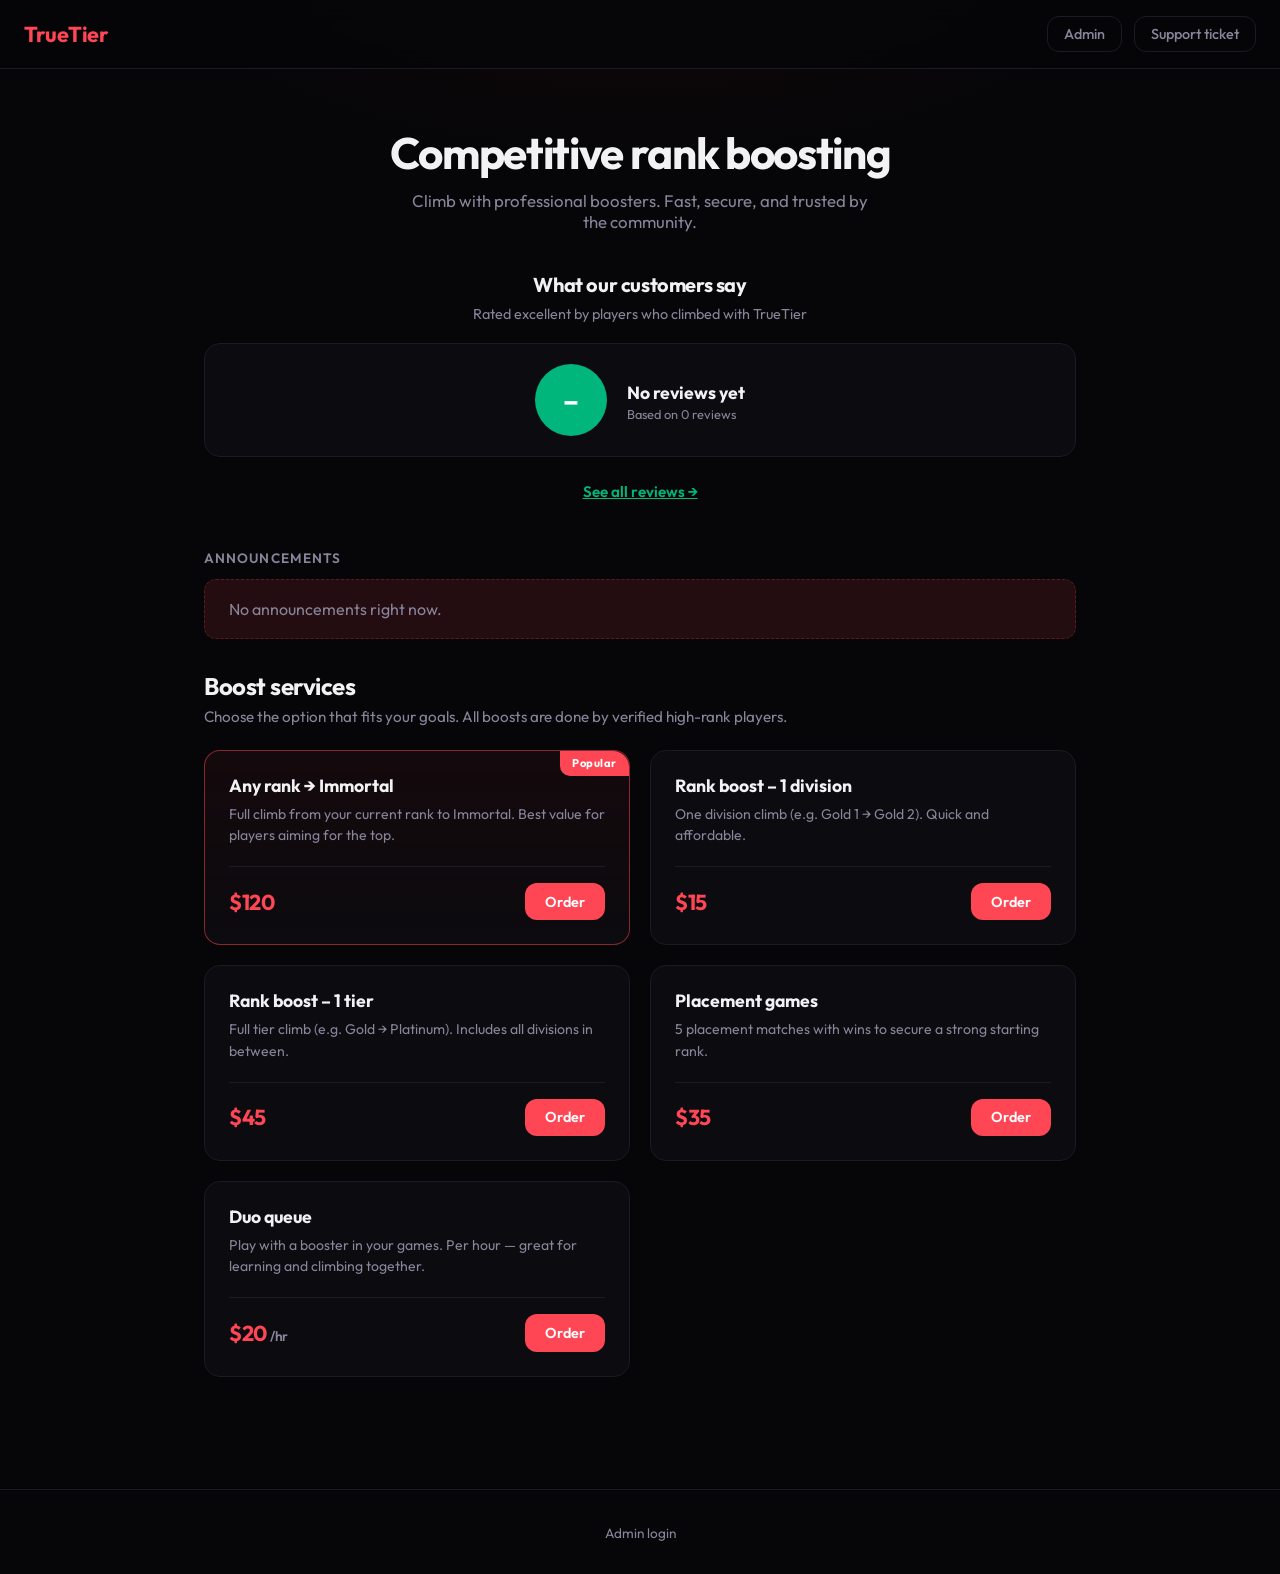
==== index.html @ 899ccfa1 "Add files via upload" ====
<!DOCTYPE html>
<html lang="en">
<head>
  <meta charset="UTF-8">
  <meta name="viewport" content="width=device-width, initial-scale=1.0">
  <title>TrueTier – Rank Boosting</title>
  <link rel="preconnect" href="https://fonts.googleapis.com">
  <link rel="preconnect" href="https://fonts.gstatic.com" crossorigin>
  <link href="https://fonts.googleapis.com/css2?family=Outfit:wght@400;500;600;700&display=swap" rel="stylesheet">
  <script src="https://www.gstatic.com/firebasejs/10.7.1/firebase-app-compat.js"></script>
  <script src="https://www.gstatic.com/firebasejs/10.7.1/firebase-auth-compat.js"></script>
  <script src="https://www.gstatic.com/firebasejs/10.7.1/firebase-database-compat.js"></script>
  <style>
    :root {
      --bg: #060608;
      --surface: #0c0b0f;
      --surface-2: #121118;
      --border: #1c1a22;
      --accent: #ff4655;
      --accent-soft: rgba(255, 70, 85, 0.12);
      --text: #f2f1f4;
      --text-muted: #88849a;
      --radius: 16px;
      --radius-sm: 12px;
      --tp-green: #00b67a;
      --tp-green-dark: #009e6a;
    }
    * { box-sizing: border-box; margin: 0; padding: 0; }
    html { scroll-behavior: smooth; }
    body {
      font-family: 'Outfit', sans-serif;
      background: var(--bg);
      min-height: 100vh;
      color: var(--text);
      overflow-x: hidden;
    }
    .bg-wrap {
      position: fixed;
      inset: 0;
      background: radial-gradient(ellipse 90% 60% at 50% -10%, rgba(255,70,85,0.06) 0%, transparent 50%);
      pointer-events: none;
      z-index: 0;
    }
    header {
      position: sticky;
      top: 0;
      z-index: 100;
      display: flex;
      align-items: center;
      justify-content: space-between;
      padding: 1rem 1.5rem;
      background: rgba(6, 6, 8, 0.9);
      backdrop-filter: blur(12px);
      border-bottom: 1px solid var(--border);
    }
    .logo { color: var(--accent); font-size: 1.35rem; font-weight: 700; letter-spacing: -0.02em; text-decoration: none; }
    .nav-actions { display: flex; align-items: center; gap: 0.75rem; }
    .btn-outline {
      padding: 0.5rem 1rem;
      background: transparent;
      border: 1px solid var(--border);
      border-radius: var(--radius-sm);
      color: var(--text-muted);
      font-family: inherit;
      font-size: 0.9rem;
      font-weight: 500;
      cursor: pointer;
      text-decoration: none;
      transition: all 0.2s;
    }
    .btn-outline:hover { border-color: var(--accent); color: var(--accent); }
    .profile-wrap { position: relative; }
    .profile-btn {
      display: flex;
      align-items: center;
      gap: 0.5rem;
      padding: 0.35rem 0.6rem 0.35rem 0.35rem;
      background: var(--surface-2);
      border: 1px solid var(--border);
      border-radius: 999px;
      color: var(--text);
      cursor: pointer;
      font-size: 0.9rem;
      font-weight: 500;
      transition: border-color 0.2s;
    }
    .profile-btn:hover { border-color: var(--accent); }
    .profile-btn img { width: 28px; height: 28px; border-radius: 50%; object-fit: cover; background: var(--border); }
    .profile-drop {
      position: absolute;
      top: calc(100% + 6px);
      right: 0;
      min-width: 200px;
      background: var(--surface-2);
      border: 1px solid var(--border);
      border-radius: var(--radius-sm);
      padding: 1rem;
      display: none;
      box-shadow: 0 16px 40px rgba(0,0,0,0.4);
    }
    .profile-drop.open { display: block; }
    .profile-drop .name { color: var(--accent); font-weight: 600; font-size: 0.95rem; }
    .profile-drop .email { color: var(--text-muted); font-size: 0.8rem; margin-top: 0.2rem; }
    .profile-drop .badges-mini { margin-top: 0.4rem; }
    .badge-mini { display: inline-block; padding: 0.15rem 0.45rem; border-radius: 999px; font-size: 0.65rem; font-weight: 600; margin-right: 0.25rem; }
    .badge-mini.community { background: rgba(99,102,241,0.2); color: #a5b4fc; }
    .badge-mini.customer { background: rgba(34,197,94,0.2); color: #86efac; }
    .profile-drop a { display: block; margin-top: 0.6rem; color: var(--accent); font-size: 0.9rem; text-decoration: none; }
    .profile-drop a:hover { text-decoration: underline; }
    .profile-drop button { width: 100%; margin-top: 0.5rem; padding: 0.5rem; background: var(--border); border: none; border-radius: 8px; color: var(--text); cursor: pointer; font-size: 0.85rem; font-family: inherit; }
    .profile-drop button:hover { background: var(--accent); color: #fff; }
    main { position: relative; z-index: 1; max-width: 920px; margin: 0 auto; padding: 0 1.5rem 3rem; }
    .hero {
      text-align: center;
      padding: 3.5rem 0 2.5rem;
    }
    .hero h1 {
      font-size: clamp(1.85rem, 4vw, 2.75rem);
      font-weight: 700;
      letter-spacing: -0.03em;
      margin-bottom: 0.6rem;
      color: var(--text);
    }
    .hero p { color: var(--text-muted); font-size: 1.05rem; max-width: 480px; margin: 0 auto; }
    /* Trustpilot-style reviews */
    .reviews-section {
      margin-bottom: 3rem;
    }
    .reviews-section .section-head {
      text-align: center;
      margin-bottom: 1.25rem;
    }
    .reviews-section .section-head h2 {
      font-size: 1.25rem;
      font-weight: 700;
      color: var(--text);
      letter-spacing: -0.02em;
      margin-bottom: 0.5rem;
    }
    .reviews-section .section-head p {
      font-size: 0.9rem;
      color: var(--text-muted);
    }
    .reviews-score-box {
      display: flex;
      align-items: center;
      justify-content: center;
      gap: 1.25rem;
      flex-wrap: wrap;
      padding: 1.25rem 1.5rem;
      background: var(--surface);
      border: 1px solid var(--border);
      border-radius: var(--radius);
      margin-bottom: 1.5rem;
    }
    .reviews-score-box .score-circle {
      width: 72px;
      height: 72px;
      border-radius: 50%;
      background: var(--tp-green);
      color: #fff;
      display: flex;
      align-items: center;
      justify-content: center;
      font-size: 1.75rem;
      font-weight: 700;
      line-height: 1;
    }
    .reviews-score-box .score-info {
      text-align: left;
    }
    .reviews-score-box .score-stars {
      display: flex;
      gap: 2px;
      margin-bottom: 0.25rem;
    }
    .reviews-score-box .score-stars .star { color: var(--tp-green); font-size: 1.25rem; }
    .reviews-score-box .score-label {
      font-size: 1.1rem;
      font-weight: 700;
      color: var(--text);
      margin-bottom: 0.15rem;
    }
    .reviews-score-box .score-based {
      font-size: 0.8rem;
      color: var(--text-muted);
    }
    .reviews-strip-wrap {
      position: relative;
      margin: 0 -1.5rem;
      padding: 1.5rem 0;
    }
    .reviews-strip-wrap::before,
    .reviews-strip-wrap::after {
      content: '';
      position: absolute;
      top: 0;
      bottom: 0;
      width: 80px;
      z-index: 2;
      pointer-events: none;
    }
    .reviews-strip-wrap::before {
      left: 0;
      background: linear-gradient(to right, var(--bg) 0%, transparent 100%);
    }
    .reviews-strip-wrap::after {
      right: 0;
      background: linear-gradient(to left, var(--bg) 0%, transparent 100%);
    }
    .reviews-track {
      display: flex;
      gap: 1rem;
      animation: scrollReviews 50s linear infinite;
      width: max-content;
      padding: 0 1.5rem;
    }
    .reviews-track:hover { animation-play-state: paused; }
    @keyframes scrollReviews {
      0% { transform: translateX(0); }
      100% { transform: translateX(-50%); }
    }
    .review-card {
      flex-shrink: 0;
      width: 300px;
      padding: 1.25rem 1.35rem;
      background: var(--surface);
      border: 1px solid var(--border);
      border-radius: var(--radius-sm);
      transition: border-color 0.2s, box-shadow 0.2s;
    }
    .review-card:hover {
      border-color: rgba(0, 182, 122, 0.35);
      box-shadow: 0 6px 24px rgba(0, 0, 0, 0.2);
    }
    .review-card .stars {
      display: flex;
      gap: 2px;
      margin-bottom: 0.5rem;
    }
    .review-card .stars .star { color: var(--tp-green); font-size: 1rem; }
    .review-card .stars .star.empty { color: var(--border); opacity: 0.6; }
    .review-card .rating-label {
      font-size: 0.8rem;
      font-weight: 700;
      color: var(--tp-green);
      margin-bottom: 0.6rem;
      text-transform: uppercase;
      letter-spacing: 0.03em;
    }
    .review-card .text {
      font-size: 0.9rem;
      color: var(--text);
      line-height: 1.55;
      margin-bottom: 1rem;
    }
    .review-card .author-row {
      display: flex;
      align-items: center;
      justify-content: space-between;
      gap: 0.5rem;
      flex-wrap: wrap;
    }
    .review-card .author-info .name { font-size: 0.85rem; font-weight: 600; color: var(--text); display: block; }
    .review-card .author-info .verified {
      font-size: 0.75rem;
      color: var(--tp-green);
      font-weight: 600;
      display: inline-flex;
      align-items: center;
      gap: 0.25rem;
    }
    .review-card .author-info .verified::before {
      content: '✓';
      font-weight: 700;
    }
    .review-card.empty-state .rating-label,
    .review-card.empty-state .stars .star { opacity: 0.7; }
    .review-card.empty-state .text { color: var(--text-muted); }
    .review-card.empty-state .author-info .verified { color: var(--text-muted); }
    .announcements { margin-bottom: 2rem; }
    .announcements h2 { font-size: 0.85rem; font-weight: 600; color: var(--text-muted); text-transform: uppercase; letter-spacing: 0.08em; margin-bottom: 0.75rem; }
    .announcement {
      background: var(--accent-soft);
      border: 1px solid rgba(255,70,85,0.25);
      border-radius: var(--radius-sm);
      padding: 1.2rem 1.5rem;
      margin-bottom: 0.6rem;
    }
    .announcement h3 { font-size: 0.95rem; color: var(--accent); margin-bottom: 0.3rem; }
    .announcement p { color: var(--text-muted); font-size: 0.88rem; line-height: 1.5; }
    .announcement.empty { border-style: dashed; color: var(--text-muted); }
    .services-section { margin-bottom: 2rem; }
    .services-section .section-head { margin-bottom: 1.5rem; }
    .services-section .section-title {
      font-size: 1.5rem;
      font-weight: 700;
      color: var(--text);
      letter-spacing: -0.02em;
      margin-bottom: 0.35rem;
    }
    .services-section .section-desc {
      font-size: 0.95rem;
      color: var(--text-muted);
    }
    .services-grid {
      display: grid;
      grid-template-columns: repeat(auto-fill, minmax(280px, 1fr));
      gap: 1.25rem;
    }
    .service-card {
      background: var(--surface);
      border: 1px solid var(--border);
      border-radius: var(--radius);
      padding: 1.5rem;
      display: flex;
      flex-direction: column;
      transition: border-color 0.2s, box-shadow 0.2s, transform 0.2s;
    }
    .service-card:hover {
      border-color: rgba(255, 70, 85, 0.4);
      box-shadow: 0 12px 32px rgba(0, 0, 0, 0.25);
      transform: translateY(-2px);
    }
    .service-card.featured {
      border-color: rgba(255, 70, 85, 0.5);
      background: linear-gradient(180deg, rgba(255, 70, 85, 0.06) 0%, var(--surface) 100%);
      position: relative;
    }
    .service-card.featured::before {
      content: 'Popular';
      position: absolute;
      top: 0;
      right: 0;
      padding: 0.35rem 0.75rem;
      background: var(--accent);
      color: #fff;
      font-size: 0.7rem;
      font-weight: 700;
      letter-spacing: 0.05em;
      border-radius: 0 var(--radius) 0 10px;
    }
    .service-card .service-name {
      font-size: 1.1rem;
      font-weight: 700;
      color: var(--text);
      margin-bottom: 0.4rem;
      line-height: 1.3;
    }
    .service-card .service-desc {
      font-size: 0.88rem;
      color: var(--text-muted);
      line-height: 1.5;
      flex: 1;
      margin-bottom: 1.25rem;
    }
    .service-card .service-footer {
      display: flex;
      align-items: center;
      justify-content: space-between;
      gap: 1rem;
      margin-top: auto;
      padding-top: 1rem;
      border-top: 1px solid var(--border);
    }
    .service-card .service-price {
      font-size: 1.35rem;
      font-weight: 700;
      color: var(--accent);
      letter-spacing: -0.02em;
    }
    .service-card .service-price span { font-size: 0.85rem; font-weight: 600; color: var(--text-muted); }
    .service-card .btn-order {
      padding: 0.6rem 1.25rem;
      background: var(--accent);
      border: none;
      border-radius: var(--radius-sm);
      color: #fff;
      font-family: inherit;
      font-weight: 600;
      font-size: 0.9rem;
      cursor: pointer;
      transition: background 0.2s, transform 0.05s;
    }
    .service-card .btn-order:hover { background: #e63d4d; transform: scale(1.02); }
    .service-card .btn-order:active { transform: scale(0.98); }
    footer {
      text-align: center;
      padding: 2rem 1.5rem;
      border-top: 1px solid var(--border);
      margin-top: 2rem;
    }
    footer a { color: var(--text-muted); font-size: 0.85rem; text-decoration: none; }
    footer a:hover { color: var(--accent); }
    .banned-screen {
      position: fixed;
      inset: 0;
      z-index: 200;
      background: var(--bg);
      display: none;
      align-items: center;
      justify-content: center;
      padding: 2rem;
      text-align: center;
    }
    .banned-screen.show { display: flex; }
    .banned-screen h2 { color: var(--accent); margin-bottom: 0.5rem; }
    .modal-overlay {
      position: fixed;
      inset: 0;
      background: rgba(0,0,0,0.65);
      backdrop-filter: blur(4px);
      z-index: 150;
      display: none;
      align-items: center;
      justify-content: center;
      padding: 1.5rem;
    }
    .modal-overlay.show { display: flex; }
    .modal {
      width: 100%;
      max-width: 420px;
      background: var(--surface-2);
      border: 1px solid var(--border);
      border-radius: var(--radius);
      padding: 1.5rem;
    }
    .modal h3 { font-size: 1.1rem; margin-bottom: 1rem; color: var(--text); }
    .modal label { display: block; font-size: 0.8rem; color: var(--text-muted); margin-bottom: 0.35rem; }
    .modal input, .modal textarea {
      width: 100%;
      padding: 0.65rem 1rem;
      margin-bottom: 0.9rem;
      background: var(--bg);
      border: 1px solid var(--border);
      border-radius: var(--radius-sm);
      color: var(--text);
      font-family: inherit;
      font-size: 0.95rem;
    }
    .modal textarea { min-height: 90px; resize: vertical; }
    .modal .actions { display: flex; gap: 0.75rem; margin-top: 1rem; }
    .modal .actions button { flex: 1; padding: 0.65rem; border-radius: var(--radius-sm); font-family: inherit; font-size: 0.9rem; font-weight: 500; cursor: pointer; border: none; }
    .modal .actions .primary { background: var(--accent); color: #fff; }
    .modal .actions .secondary { background: var(--border); color: var(--text); }
    .toast {
      position: fixed;
      bottom: 1.5rem;
      left: 50%;
      transform: translateX(-50%) translateY(100px);
      padding: 0.75rem 1.25rem;
      background: var(--surface-2);
      border: 1px solid var(--accent);
      border-radius: var(--radius-sm);
      color: var(--text);
      font-size: 0.9rem;
      z-index: 160;
      opacity: 0;
      transition: transform 0.3s, opacity 0.3s;
    }
    .toast.show { transform: translateX(-50%) translateY(0); opacity: 1; }
    .admin-status-dot {
      display: inline-block;
      width: 8px;
      height: 8px;
      border-radius: 50%;
      margin-right: 0.35rem;
      vertical-align: middle;
    }
    .admin-status-dot.online { background: #22c55e; }
    .admin-status-dot.away { background: #eab308; }
    .admin-status-dot.dnd { background: var(--accent); }
  </style>
</head>
<body>
  <div class="bg-wrap"></div>
  <header>
    <a href="/" class="logo">TrueTier</a>
    <div class="nav-actions">
      <a href="/admin" class="btn-outline">Admin</a>
      <button type="button" class="btn-outline" id="btnTicket">Support ticket</button>
      <button type="button" class="btn-outline" id="btnRequestCall" style="display:none;">Request call</button>
      <button type="button" class="btn-outline" id="btnReview" style="display:none;">Leave review</button>
      <div class="profile-wrap" id="profileWrap" style="display: none;">
        <button type="button" class="profile-btn" id="profileBtn">
          <img id="profileImg" src="" alt="">
          <span id="profileName">User</span>
          <span style="opacity:0.7;">▼</span>
        </button>
        <div class="profile-drop" id="profileDrop">
          <p class="name" id="profileDropName">–</p>
          <p class="email" id="profileDropEmail">–</p>
          <div class="badges-mini" id="profileDropBadges"></div>
          <a href="/profile">View profile</a>
          <a href="/chat" id="profileDropChat" style="display:none;">Support chat</a>
          <button type="button" id="btnLogout">Log out</button>
        </div>
      </div>
    </div>
  </header>
  <main>
    <section class="hero">
      <h1>Competitive rank boosting</h1>
      <p>Climb with professional boosters. Fast, secure, and trusted by the community.</p>
    </section>
    <section class="reviews-section">
      <div class="section-head">
        <h2>What our customers say</h2>
        <p>Rated excellent by players who climbed with TrueTier</p>
      </div>
      <div class="reviews-score-box" id="reviewsScoreBox">
        <div class="score-circle" id="reviewsScoreNum">–</div>
        <div class="score-info">
          <div class="score-stars" id="reviewsScoreStars"></div>
          <div class="score-label" id="reviewsScoreLabel">No reviews yet</div>
          <div class="score-based" id="reviewsScoreBased">Based on 0 reviews</div>
        </div>
      </div>
      <span style="display:none;" id="reviewsTrack"></span>
          <div class="review-card empty-state" style="display:none;">
            <div class="stars"><span class="star">★</span><span class="star">★</span><span class="star">★</span><span class="star">★</span><span class="star">★</span></div>
            <div class="rating-label">X</div>
            <div class="text">X</div>
            <div class="author-row">
              <div class="author-info"><span class="name">T</span><span class="verified">We’d feedback</span></div>
            </div>
          </div>
      <p style="text-align:center;margin-top:0.75rem;"><a href="/reviews" style="color:var(--tp-green);font-weight:600;font-size:0.95rem;">See all reviews →</a></p>
    </section>
    <section class="announcements">
      <h2>Announcements</h2>
      <div id="announcementsList">
        <div class="announcement empty">No announcements right now.</div>
      </div>
    </section>
    <section class="services-section">
      <div class="section-head">
        <h2 class="section-title">Boost services</h2>
        <p class="section-desc">Choose the option that fits your goals. All boosts are done by verified high-rank players.</p>
      </div>
      <div class="services-grid">
        <div class="service-card featured">
          <div class="service-name">Any rank → Immortal</div>
          <div class="service-desc">Full climb from your current rank to Immortal. Best value for players aiming for the top.</div>
          <div class="service-footer">
            <div class="service-price">$120</div>
            <button type="button" class="btn-order">Order</button>
          </div>
        </div>
        <div class="service-card">
          <div class="service-name">Rank boost – 1 division</div>
          <div class="service-desc">One division climb (e.g. Gold 1 → Gold 2). Quick and affordable.</div>
          <div class="service-footer">
            <div class="service-price">$15</div>
            <button type="button" class="btn-order">Order</button>
          </div>
        </div>
        <div class="service-card">
          <div class="service-name">Rank boost – 1 tier</div>
          <div class="service-desc">Full tier climb (e.g. Gold → Platinum). Includes all divisions in between.</div>
          <div class="service-footer">
            <div class="service-price">$45</div>
            <button type="button" class="btn-order">Order</button>
          </div>
        </div>
        <div class="service-card">
          <div class="service-name">Placement games</div>
          <div class="service-desc">5 placement matches with wins to secure a strong starting rank.</div>
          <div class="service-footer">
            <div class="service-price">$35</div>
            <button type="button" class="btn-order">Order</button>
          </div>
        </div>
        <div class="service-card">
          <div class="service-name">Duo queue</div>
          <div class="service-desc">Play with a booster in your games. Per hour — great for learning and climbing together.</div>
          <div class="service-footer">
            <div class="service-price">$20 <span>/hr</span></div>
            <button type="button" class="btn-order">Order</button>
          </div>
        </div>
      </div>
    </section>
  </main>
  <footer>
    <a href="/admin">Admin login</a>
  </footer>

  <div class="banned-screen" id="bannedScreen">
    <div>
      <h2>Account restricted</h2>
      <p>Your account has been restricted. Contact support if you believe this is an error.</p>
    </div>
  </div>

  <div class="modal-overlay" id="ticketModal">
    <div class="modal" onclick="event.stopPropagation()">
      <h3>Support ticket</h3>
      <label>Subject</label>
      <input type="text" id="ticketSubject" placeholder="Brief subject">
      <label>Message</label>
      <textarea id="ticketMessage" placeholder="Describe your issue or question..."></textarea>
      <div class="actions">
        <button type="button" class="secondary" id="ticketCancel">Cancel</button>
        <button type="button" class="primary" id="ticketSubmit">Send</button>
      </div>
    </div>
  </div>

  <div class="modal-overlay" id="reviewModal">
    <div class="modal" onclick="event.stopPropagation()">
      <h3>Leave a review</h3>
      <label>Your review (customers only)</label>
      <textarea id="reviewText" placeholder="How was your boost experience?"></textarea>
      <label>Rating</label>
      <select id="reviewRating" style="width:100%;padding:0.65rem;background:var(--bg);border:1px solid var(--border);border-radius:var(--radius-sm);color:var(--text);margin-bottom:0.9rem;">
        <option value="5">★★★★★</option>
        <option value="4">★★★★☆</option>
        <option value="3">★★★☆☆</option>
        <option value="2">★★☆☆☆</option>
        <option value="1">★☆☆☆☆</option>
      </select>
      <div class="actions">
        <button type="button" class="secondary" id="reviewCancel">Cancel</button>
        <button type="button" class="primary" id="reviewSubmit">Submit review</button>
      </div>
    </div>
  </div>

  <div class="modal-overlay" id="callModal">
    <div class="modal" onclick="event.stopPropagation()">
      <h3>Request a call</h3>
      <p style="color:var(--text-muted);font-size:0.9rem;margin-bottom:1rem;">We’ll create a support ticket and get back to you. Leave your preferred contact time or number if you’d like.</p>
      <label>Message</label>
      <textarea id="callMessage" placeholder="When can we call? Or leave your number..."></textarea>
      <div class="actions">
        <button type="button" class="secondary" id="callCancel">Cancel</button>
        <button type="button" class="primary" id="callSubmit">Request call</button>
      </div>
    </div>
  </div>

  <div class="toast" id="toast"></div>

  <script>
    const firebaseConfig = {
      apiKey: "AIzaSyA8Ir6slVIVLH2ax4Ypd7mgowhIXIl_Qhk",
      authDomain: "truetier-9567f.firebaseapp.com",
      databaseURL: "https://truetier-9567f-default-rtdb.firebaseio.com",
      projectId: "truetier-9567f",
      storageBucket: "truetier-9567f.firebasestorage.app",
      messagingSenderId: "112020148911",
      appId: "1:112020148911:web:ca2338326009d12656ba5a"
    };
    firebase.initializeApp(firebaseConfig);
    const auth = firebase.auth();
    const db = firebase.database();

    function showToast(msg) {
      var el = document.getElementById('toast');
      el.textContent = msg;
      el.classList.add('show');
      setTimeout(function() { el.classList.remove('show'); }, 3000);
    }

    function escapeHtml(s) {
      if (!s) return '';
      var d = document.createElement('div');
      d.textContent = s;
      return d.innerHTML;
    }

    auth.onAuthStateChanged(function(user) {
      if (!user) {
        window.location.href = '/login';
        return;
      }
      if (!user.emailVerified) {
        auth.signOut();
        window.location.href = '/login';
        return;
      }
      db.ref('bannedUsers/' + user.uid).once('value', function(snap) {
        if (snap.exists()) {
          document.getElementById('bannedScreen').classList.add('show');
          return;
        }
        db.ref('users/' + user.uid).once('value', function(s) {
          var d = s.val() || {};
          if (!d.badges || !d.badges.community) {
            db.ref('users/' + user.uid + '/badges/community').set(true);
          }
          var name = d.displayName || user.email.split('@')[0] || 'User';
          var photo = d.photoURL || user.photoURL || ('https://ui-avatars.com/api/?name=' + encodeURIComponent(user.email) + '&background=1c1a22&color=ff4655');
          document.getElementById('profileWrap').style.display = 'flex';
          document.getElementById('profileName').textContent = name;
          document.getElementById('profileDropName').textContent = name;
          document.getElementById('profileDropEmail').textContent = user.email;
          document.getElementById('profileImg').src = photo;
          document.getElementById('profileImg').alt = name;
          var badges = d.badges || {};
          var badgesHtml = '';
          if (badges.community) badgesHtml += '<span class="badge-mini community">Community</span>';
          if (badges.customer) {
            badgesHtml += '<span class="badge-mini customer">Customer</span>';
            document.getElementById('btnRequestCall').style.display = 'inline-block';
            document.getElementById('btnReview').style.display = 'inline-block';
            document.getElementById('profileDropChat').style.display = 'block';
          }
          document.getElementById('profileDropBadges').innerHTML = badgesHtml;
        });
      });
    });

    db.ref('reviews').orderByChild('createdAt').limitToLast(50).on('value', function(snap) {
      var track = document.getElementById('reviewsTrack');
      var items = [];
      snap.forEach(function(c) {
        var v = c.val();
        items.push({ text: v.text || '', rating: v.rating || 5, author: v.displayName || 'Customer' });
      });
      var scoreNum = document.getElementById('reviewsScoreNum');
      var scoreStars = document.getElementById('reviewsScoreStars');
      var scoreLabel = document.getElementById('reviewsScoreLabel');
      var scoreBased = document.getElementById('reviewsScoreBased');
      function ratingLabel(n) {
        if (n >= 4.5) return 'Excellent';
        if (n >= 4) return 'Great';
        if (n >= 3) return 'Good';
        if (n >= 2) return 'Average';
        return 'Poor';
      }
      if (items.length > 0) {
        var avg = items.reduce(function(s, r) { return s + Number(r.rating); }, 0) / items.length;
        var rounded = Math.round(avg * 10) / 10;
        scoreNum.textContent = rounded.toFixed(1);
        var starsHtml = '';
        for (var i = 0; i < 5; i++) starsHtml += '<span class="star">★</span>';
        scoreStars.innerHTML = starsHtml;
        scoreLabel.textContent = ratingLabel(rounded);
        scoreBased.textContent = 'Based on ' + items.length + ' review' + (items.length === 1 ? '' : 's');
      } else {
        scoreNum.textContent = '–';
        scoreStars.innerHTML = '<span class="star">★</span><span class="star">★</span><span class="star">★</span><span class="star">★</span><span class="star">★</span>';
        scoreLabel.textContent = 'No reviews yet';
        scoreBased.textContent = 'Based on 0 reviews';
      }
      function starSpans(n) {
        var s = '';
        for (var i = 0; i < 5; i++) s += '<span class="star' + (i < n ? '' : ' empty') + '">★</span>';
        return s;
      }
      function cardHtml(r, isEmpty) {
        return '<div class="review-card' + (isEmpty ? ' empty-state' : '') + '">' +
          '<div class="stars">' + starSpans(Number(r.rating)) + '</div>' +
          '<div class="rating-label">' + ratingLabel(Number(r.rating)) + '</div>' +
          '<div class="text">' + escapeHtml(r.text) + '</div>' +
          '<div class="author-row">' +
            '<div class="author-info"><span class="name">' + escapeHtml(r.author) + '</span><span class="verified">' + (isEmpty ? 'We\'d love your feedback' : 'Verified customer') + '</span></div>' +
          '</div></div>';
      }
      if (items.length === 0) {
        track.innerHTML = cardHtml({ text: 'No reviews yet. Be the first to leave one after your boost!', rating: 5, author: 'TrueTier' }, true);
        return;
      }
      var html = items.map(function(r) { return cardHtml(r, false); }).join('');
      track.innerHTML = html + html;
    });

    db.ref('announcements').orderByChild('createdAt').limitToLast(10).on('value', function(snap) {
      var list = document.getElementById('announcementsList');
      var items = [];
      snap.forEach(function(c) {
        var v = c.val();
        items.push({ title: v.title || '', body: v.body || '' });
      });
      items.reverse();
      if (items.length === 0) {
        list.innerHTML = '<div class="announcement empty">No announcements right now.</div>';
      } else {
        list.innerHTML = items.map(function(a) {
          return '<div class="announcement"><h3>' + escapeHtml(a.title) + '</h3><p>' + escapeHtml(a.body) + '</p></div>';
        }).join('');
      }
    });

    document.getElementById('profileBtn').onclick = function() {
      document.getElementById('profileDrop').classList.toggle('open');
    };
    document.getElementById('btnLogout').onclick = function() {
      auth.signOut();
      window.location.href = '/login';
    };
    document.addEventListener('click', function(e) {
      var wrap = document.getElementById('profileWrap');
      if (wrap && !wrap.contains(e.target)) document.getElementById('profileDrop').classList.remove('open');
    });

    document.getElementById('btnTicket').onclick = function() {
      document.getElementById('ticketSubject').value = '';
      document.getElementById('ticketMessage').value = '';
      document.getElementById('ticketModal').classList.add('show');
    };
    document.getElementById('ticketCancel').onclick = function() {
      document.getElementById('ticketModal').classList.remove('show');
    };
    document.getElementById('ticketModal').onclick = function(e) {
      if (e.target.id === 'ticketModal') document.getElementById('ticketModal').classList.remove('show');
    };
    document.getElementById('ticketSubmit').onclick = function() {
      var sub = document.getElementById('ticketSubject').value.trim();
      var msg = document.getElementById('ticketMessage').value.trim();
      if (!sub || !msg) { showToast('Please fill subject and message.'); return; }
      var u = auth.currentUser;
      if (!u) return;
      db.ref('tickets').push({
        userId: u.uid,
        userEmail: u.email,
        subject: sub,
        message: msg,
        createdAt: firebase.database.ServerValue.TIMESTAMP,
        status: 'open',
        replies: {}
      }).then(function() {
        document.getElementById('ticketModal').classList.remove('show');
        showToast('Ticket submitted. We\'ll get back to you soon.');
      }).catch(function(e) { showToast('Failed: ' + e.message); });
    };

    document.getElementById('btnReview').onclick = function() {
      document.getElementById('reviewText').value = '';
      document.getElementById('reviewRating').value = '5';
      document.getElementById('reviewModal').classList.add('show');
    };
    document.getElementById('reviewCancel').onclick = function() {
      document.getElementById('reviewModal').classList.remove('show');
    };
    document.getElementById('reviewModal').onclick = function(e) {
      if (e.target.id === 'reviewModal') document.getElementById('reviewModal').classList.remove('show');
    };
    document.getElementById('reviewSubmit').onclick = function() {
      var text = document.getElementById('reviewText').value.trim();
      var rating = document.getElementById('reviewRating').value;
      if (!text) { showToast('Please write a review.'); return; }
      var u = auth.currentUser;
      if (!u) return;
      db.ref('users/' + u.uid + '/badges/customer').once('value', function(snap) {
        if (!snap.val()) {
          showToast('Only customers can leave reviews.');
          return;
        }
        db.ref('users/' + u.uid).once('value', function(s) {
          var d = s.val();
          db.ref('reviews').push({
            userId: u.uid,
            displayName: d && d.displayName ? d.displayName : u.email.split('@')[0],
            text: text,
            rating: Number(rating),
            createdAt: firebase.database.ServerValue.TIMESTAMP
          }).then(function() {
            document.getElementById('reviewModal').classList.remove('show');
            showToast('Thank you! Your review is live.');
          }).catch(function(e) { showToast('Failed: ' + e.message); });
        });
      });
    };

    document.getElementById('btnRequestCall').onclick = function() {
      document.getElementById('callMessage').value = '';
      document.getElementById('callModal').classList.add('show');
    };
    document.getElementById('callCancel').onclick = function() {
      document.getElementById('callModal').classList.remove('show');
    };
    document.getElementById('callModal').onclick = function(e) {
      if (e.target.id === 'callModal') document.getElementById('callModal').classList.remove('show');
    };
    document.getElementById('callSubmit').onclick = function() {
      var msg = document.getElementById('callMessage').value.trim();
      var u = auth.currentUser;
      if (!u) return;
      db.ref('tickets').push({
        userId: u.uid,
        userEmail: u.email,
        subject: 'Request call',
        message: msg || 'Customer requested a call back.',
        createdAt: firebase.database.ServerValue.TIMESTAMP,
        status: 'open',
        type: 'call',
        replies: {}
      }).then(function() {
        document.getElementById('callModal').classList.remove('show');
        showToast('Request received. We\'ll contact you soon.');
      }).catch(function(e) { showToast('Failed: ' + e.message); });
    };
  </script>
</body>
</html>
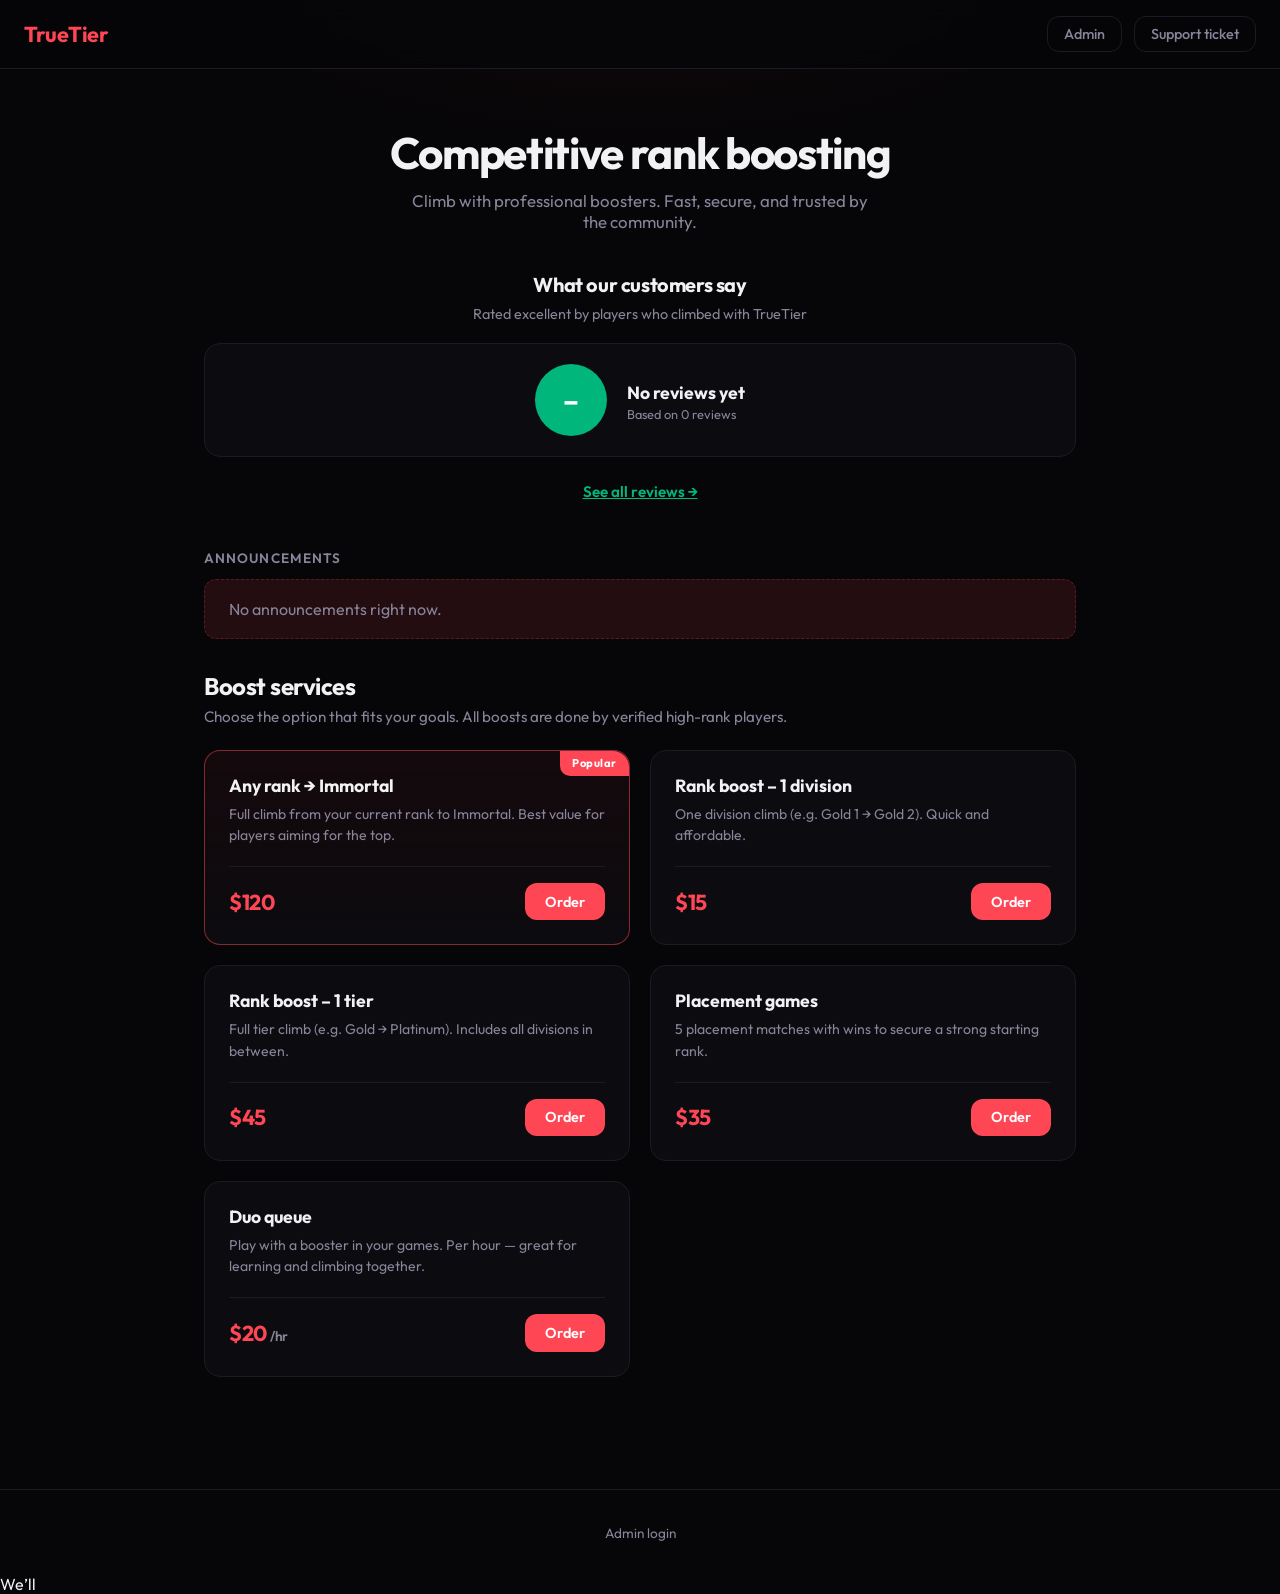
==== commit 2188ce19: "Add files via upload" ====
--- a/index.html
+++ b/index.html
@@ -10,6 +10,7 @@
   <script src="https://www.gstatic.com/firebasejs/10.7.1/firebase-app-compat.js"></script>
   <script src="https://www.gstatic.com/firebasejs/10.7.1/firebase-auth-compat.js"></script>
   <script src="https://www.gstatic.com/firebasejs/10.7.1/firebase-database-compat.js"></script>
+  <script src="https://www.gstatic.com/firebasejs/10.7.1/firebase-storage-compat.js"></script>
   <style>
     :root {
       --bg: #060608;
@@ -443,6 +444,16 @@
     .modal .actions button { flex: 1; padding: 0.65rem; border-radius: var(--radius-sm); font-family: inherit; font-size: 0.9rem; font-weight: 500; cursor: pointer; border: none; }
     .modal .actions .primary { background: var(--accent); color: #fff; }
     .modal .actions .secondary { background: var(--border); color: var(--text); }
+    .ticket-item { padding: 0.75rem 1rem; background: var(--surface-2); border: 1px solid var(--border); border-radius: var(--radius-sm); margin-bottom: 0.5rem; cursor: pointer; transition: border-color 0.2s; }
+    .ticket-item:hover { border-color: var(--accent); }
+    .ticket-item strong { display: block; margin-bottom: 0.25rem; }
+    .ticket-item span { font-size: 0.85rem; color: var(--text-muted); }
+    .ticket-thread-msg { padding: 0.6rem 0.75rem; margin-bottom: 0.5rem; border-radius: var(--radius-sm); font-size: 0.9rem; border-left: 3px solid var(--border); }
+    .ticket-thread-msg.admin { background: var(--accent-soft); border-left-color: var(--accent); }
+    .ticket-thread-msg .meta { font-size: 0.75rem; color: var(--text-muted); margin-top: 0.25rem; }
+    .ticket-thread-msg .attachments { margin-top: 0.5rem; display: flex; flex-wrap: wrap; gap: 0.5rem; }
+    .ticket-thread-msg .attachments a { display: block; }
+    .ticket-thread-msg .attachments img { max-width: 120px; max-height: 120px; border-radius: 8px; object-fit: cover; border: 1px solid var(--border); }
     .toast {
       position: fixed;
       bottom: 1.5rem;
@@ -479,7 +490,6 @@
     <div class="nav-actions">
       <a href="/admin" class="btn-outline">Admin</a>
       <button type="button" class="btn-outline" id="btnTicket">Support ticket</button>
-      <button type="button" class="btn-outline" id="btnRequestCall" style="display:none;">Request call</button>
       <button type="button" class="btn-outline" id="btnReview" style="display:none;">Leave review</button>
       <div class="profile-wrap" id="profileWrap" style="display: none;">
         <button type="button" class="profile-btn" id="profileBtn">
@@ -594,15 +604,37 @@
   </div>
 
   <div class="modal-overlay" id="ticketModal">
-    <div class="modal" onclick="event.stopPropagation()">
-      <h3>Support ticket</h3>
-      <label>Subject</label>
-      <input type="text" id="ticketSubject" placeholder="Brief subject">
-      <label>Message</label>
-      <textarea id="ticketMessage" placeholder="Describe your issue or question..."></textarea>
-      <div class="actions">
-        <button type="button" class="secondary" id="ticketCancel">Cancel</button>
-        <button type="button" class="primary" id="ticketSubmit">Send</button>
+    <div class="modal ticket-modal" onclick="event.stopPropagation()">
+      <div id="ticketScreenCreate">
+        <h3>Support ticket</h3>
+        <p style="margin-bottom:0.75rem;"><button type="button" class="secondary" id="ticketShowMy">My tickets</button></p>
+        <label>Subject</label>
+        <input type="text" id="ticketSubject" placeholder="Brief subject">
+        <label>Message</label>
+        <textarea id="ticketMessage" placeholder="Describe your issue or question..."></textarea>
+        <label style="margin-top:0.5rem;">Attach images (optional)</label>
+        <input type="file" id="ticketCreateFiles" accept="image/*" multiple style="margin-bottom:0.5rem;font-size:0.9rem;">
+        <div class="actions">
+          <button type="button" class="secondary" id="ticketCancel">Cancel</button>
+          <button type="button" class="primary" id="ticketSubmit">Send</button>
+        </div>
+      </div>
+      <div id="ticketScreenList" style="display:none;">
+        <h3>My tickets</h3>
+        <p style="margin-bottom:0.75rem;"><button type="button" class="secondary" id="ticketBackToCreate">New ticket</button></p>
+        <div id="ticketMyList"></div>
+      </div>
+      <div id="ticketScreenThread" style="display:none;">
+        <h3 id="ticketThreadSubject">Ticket</h3>
+        <p style="margin-bottom:0.75rem;"><button type="button" class="secondary" id="ticketBackToList">← Back to list</button></p>
+        <div id="ticketThreadMessages"></div>
+        <label>Add a message</label>
+        <textarea id="ticketReplyText" placeholder="Type your message..."></textarea>
+        <label style="margin-top:0.5rem;">Attach images (optional)</label>
+        <input type="file" id="ticketReplyFiles" accept="image/*" multiple style="margin-bottom:0.5rem;font-size:0.9rem;">
+        <div class="actions">
+          <button type="button" class="primary" id="ticketReplySubmit">Send</button>
+        </div>
       </div>
     </div>
   </div>
@@ -627,20 +659,8 @@
     </div>
   </div>
 
-  <div class="modal-overlay" id="callModal">
-    <div class="modal" onclick="event.stopPropagation()">
-      <h3>Request a call</h3>
-      <p style="color:var(--text-muted);font-size:0.9rem;margin-bottom:1rem;">We’ll create a support ticket and get back to you. Leave your preferred contact time or number if you’d like.</p>
-      <label>Message</label>
-      <textarea id="callMessage" placeholder="When can we call? Or leave your number..."></textarea>
-      <div class="actions">
-        <button type="button" class="secondary" id="callCancel">Cancel</button>
-        <button type="button" class="primary" id="callSubmit">Request call</button>
-      </div>
-    </div>
-  </div>
-
-  <div class="toast" id="toast"></div>
+We’ll   <div class="toast" id="toast"></div>
+  <!--’d   <div class="toast" id="toast"></div>
 
   <script>
     const firebaseConfig = {
@@ -655,6 +675,7 @@
     firebase.initializeApp(firebaseConfig);
     const auth = firebase.auth();
     const db = firebase.database();
+    const storage = firebase.storage();
 
     function showToast(msg) {
       var el = document.getElementById('toast');
@@ -685,7 +706,7 @@
           document.getElementById('bannedScreen').classList.add('show');
           return;
         }
-        db.ref('users/' + user.uid).once('value', function(s) {
+        db.ref('users/' + user.uid).on('value', function(s) {
           var d = s.val() || {};
           if (!d.badges || !d.badges.community) {
             db.ref('users/' + user.uid + '/badges/community').set(true);
@@ -703,9 +724,10 @@
           if (badges.community) badgesHtml += '<span class="badge-mini community">Community</span>';
           if (badges.customer) {
             badgesHtml += '<span class="badge-mini customer">Customer</span>';
-            document.getElementById('btnRequestCall').style.display = 'inline-block';
             document.getElementById('btnReview').style.display = 'inline-block';
             document.getElementById('profileDropChat').style.display = 'block';
+          } else {
+            document.getElementById('profileDropChat').style.display = 'none';
           }
           document.getElementById('profileDropBadges').innerHTML = badgesHtml;
         });
@@ -767,11 +789,14 @@
       track.innerHTML = html + html;
     });
 
-    db.ref('announcements').orderByChild('createdAt').limitToLast(10).on('value', function(snap) {
+    db.ref('announcements').orderByChild('createdAt').limitToLast(20).on('value', function(snap) {
       var list = document.getElementById('announcementsList');
+      var now = Date.now();
       var items = [];
       snap.forEach(function(c) {
         var v = c.val();
+        var expiresAt = v.expiresAt || null;
+        if (expiresAt != null && expiresAt < now) return;
         items.push({ title: v.title || '', body: v.body || '' });
       });
       items.reverse();
@@ -796,9 +821,18 @@
       if (wrap && !wrap.contains(e.target)) document.getElementById('profileDrop').classList.remove('open');
     });
 
+    var currentTicketId = null;
+    function ticketShowScreen(name) {
+      document.getElementById('ticketScreenCreate').style.display = name === 'create' ? 'block' : 'none';
+      document.getElementById('ticketScreenList').style.display = name === 'list' ? 'block' : 'none';
+      document.getElementById('ticketScreenThread').style.display = name === 'thread' ? 'block' : 'none';
+    }
     document.getElementById('btnTicket').onclick = function() {
       document.getElementById('ticketSubject').value = '';
       document.getElementById('ticketMessage').value = '';
+      document.getElementById('ticketCreateFiles').value = '';
+      currentTicketId = null;
+      ticketShowScreen('create');
       document.getElementById('ticketModal').classList.add('show');
     };
     document.getElementById('ticketCancel').onclick = function() {
@@ -806,6 +840,100 @@
     };
     document.getElementById('ticketModal').onclick = function(e) {
       if (e.target.id === 'ticketModal') document.getElementById('ticketModal').classList.remove('show');
+    };
+    document.getElementById('ticketShowMy').onclick = function() {
+      ticketShowScreen('list');
+      var u = auth.currentUser;
+      if (!u) return;
+      document.getElementById('ticketMyList').innerHTML = '<p class="loading">Loading…</p>';
+      db.ref('tickets').orderByChild('userId').equalTo(u.uid).once('value', function(snap) {
+        var items = [];
+        snap.forEach(function(c) { items.push({ id: c.key, v: c.val() }); });
+        items.sort(function(a, b) { return (b.v.createdAt || 0) - (a.v.createdAt || 0); });
+        var listEl = document.getElementById('ticketMyList');
+        if (items.length === 0) {
+          listEl.innerHTML = '<p style="color:var(--text-muted);">No tickets yet. Create one above.</p>';
+          return;
+        }
+        listEl.innerHTML = items.map(function(t) {
+          var sub = (t.v.subject || 'No subject');
+          var status = t.v.status || 'open';
+          var date = t.v.createdAt ? new Date(t.v.createdAt).toLocaleDateString() : '';
+          return '<div class="ticket-item" data-tid="' + escapeHtml(t.id) + '">' +
+            '<strong>' + escapeHtml(sub) + '</strong><span>' + status + ' · ' + date + '</span></div>';
+        }).join('');
+        listEl.querySelectorAll('.ticket-item').forEach(function(el) {
+          el.onclick = function() {
+            currentTicketId = el.getAttribute('data-tid');
+            document.getElementById('ticketThreadSubject').textContent = el.querySelector('strong').textContent || 'Ticket';
+            document.getElementById('ticketReplyText').value = '';
+            ticketShowScreen('thread');
+            var msgEl = document.getElementById('ticketThreadMessages');
+            msgEl.innerHTML = '<p class="loading">Loading…</p>';
+            function attachmentsHtml(arr) {
+                if (!arr || !arr.length) return '';
+                return '<div class="attachments">' + arr.map(function(a) {
+                  return '<a href="' + escapeHtml(a.url) + '" target="_blank" rel="noopener"><img src="' + escapeHtml(a.url) + '" alt=""></a>';
+                }).join('') + '</div>';
+              }
+              db.ref('tickets/' + currentTicketId).on('value', function(s) {
+              var v = s.val();
+              if (!v) { msgEl.innerHTML = '<p class="err">Ticket not found.</p>'; return; }
+              var parts = [];
+              parts.push('<div class="ticket-thread-msg">' + escapeHtml(v.message || '') + attachmentsHtml(v.attachments) + '<div class="meta">You · ' + (v.createdAt ? new Date(v.createdAt).toLocaleString() : '') + '</div></div>');
+              var replies = v.replies || {};
+              var keys = Object.keys(replies).sort(function(a, b) { return (replies[a].createdAt || 0) - (replies[b].createdAt || 0); });
+              keys.forEach(function(k) {
+                var r = replies[k];
+                var who = r.isAdmin ? 'Admin' : 'You';
+                parts.push('<div class="ticket-thread-msg' + (r.isAdmin ? ' admin' : '') + '">' + escapeHtml(r.message || '') + attachmentsHtml(r.attachments) + '<div class="meta">' + who + ' · ' + (r.createdAt ? new Date(r.createdAt).toLocaleString() : '') + '</div></div>');
+              });
+              msgEl.innerHTML = parts.join('');
+            });
+          };
+        });
+      });
+    };
+    document.getElementById('ticketBackToCreate').onclick = function() { ticketShowScreen('create'); };
+    document.getElementById('ticketBackToList').onclick = function() {
+      if (currentTicketId) db.ref('tickets/' + currentTicketId).off('value');
+      ticketShowScreen('list');
+      document.getElementById('ticketShowMy').click();
+    };
+    document.getElementById('ticketReplySubmit').onclick = function() {
+      var msg = document.getElementById('ticketReplyText').value.trim();
+      if (!msg || !currentTicketId) { showToast('Enter a message.'); return; }
+      var u = auth.currentUser;
+      if (!u) return;
+      var files = document.getElementById('ticketReplyFiles').files;
+      var replyData = { message: msg, isAdmin: false, createdAt: firebase.database.ServerValue.TIMESTAMP, attachments: [] };
+      db.ref('tickets/' + currentTicketId + '/replies').push(replyData).then(function(ref) {
+        var replyId = ref.key;
+        if (files.length === 0) {
+          db.ref('tickets/' + currentTicketId).update({ status: 'open' });
+          document.getElementById('ticketReplyText').value = '';
+          document.getElementById('ticketReplyFiles').value = '';
+          showToast('Message sent.');
+          return;
+        }
+        var uploads = [];
+        var replyNames = [];
+        for (var i = 0; i < files.length; i++) {
+          if (!files[i].type || files[i].type.indexOf('image') !== 0) continue;
+          replyNames.push(files[i].name);
+          var path = 'ticketAttachments/' + u.uid + '/' + currentTicketId + '/' + replyId + '/' + files[i].name;
+          uploads.push(storage.ref(path).put(files[i]).then(function(s) { return s.ref.getDownloadURL(); }));
+        }
+        Promise.all(uploads).then(function(urls) {
+          var att = urls.map(function(url, idx) { return { url: url, name: replyNames[idx] || 'image' }; });
+          return db.ref('tickets/' + currentTicketId + '/replies/' + replyId).update({ attachments: att });
+        }).then(function() {
+          db.ref('tickets/' + currentTicketId).update({ status: 'open' });
+          document.getElementById('ticketReplyText').value = '';
+          document.getElementById('ticketReplyFiles').value = '';
+          showToast('Message sent.');
+        }).catch(function(e) { showToast('Failed: ' + e.message); });
+      }).catch(function(e) { showToast('Failed: ' + e.message); });
     };
     document.getElementById('ticketSubmit').onclick = function() {
       var sub = document.getElementById('ticketSubject').value.trim();
@@ -813,6 +941,7 @@
       if (!sub || !msg) { showToast('Please fill subject and message.'); return; }
       var u = auth.currentUser;
       if (!u) return;
+      var files = document.getElementById('ticketCreateFiles').files;
       db.ref('tickets').push({
         userId: u.uid,
         userEmail: u.email,
@@ -820,10 +949,32 @@
         message: msg,
         createdAt: firebase.database.ServerValue.TIMESTAMP,
         status: 'open',
-        replies: {}
-      }).then(function() {
-        document.getElementById('ticketModal').classList.remove('show');
-        showToast('Ticket submitted. We\'ll get back to you soon.');
+        replies: {},
+        attachments: []
+      }).then(function(ref) {
+        var ticketId = ref.key;
+        if (files.length === 0) {
+          document.getElementById('ticketModal').classList.remove('show');
+          document.getElementById('ticketCreateFiles').value = '';
+          showToast('Ticket submitted. We\'ll get back to you soon.');
+          return;
+        }
+        var uploads = [];
+        var createNames = [];
+        for (var i = 0; i < files.length; i++) {
+          if (!files[i].type || files[i].type.indexOf('image') !== 0) continue;
+          createNames.push(files[i].name);
+          var path = 'ticketAttachments/' + u.uid + '/' + ticketId + '/' + files[i].name;
+          uploads.push(storage.ref(path).put(files[i]).then(function(s) { return s.ref.getDownloadURL(); }));
+        }
+        Promise.all(uploads).then(function(urls) {
+          var att = urls.map(function(url, idx) { return { url: url, name: createNames[idx] || 'image' }; });
+          return db.ref('tickets/' + ticketId).update({ attachments: att });
+        }).then(function() {
+          document.getElementById('ticketModal').classList.remove('show');
+          document.getElementById('ticketCreateFiles').value = '';
+          showToast('Ticket submitted. We\'ll get back to you soon.');
+        }).catch(function(e) { showToast('Failed: ' + e.message); });
       }).catch(function(e) { showToast('Failed: ' + e.message); });
     };
 
@@ -864,35 +1015,6 @@
         });
       });
     };
-
-    document.getElementById('btnRequestCall').onclick = function() {
-      document.getElementById('callMessage').value = '';
-      document.getElementById('callModal').classList.add('show');
-    };
-    document.getElementById('callCancel').onclick = function() {
-      document.getElementById('callModal').classList.remove('show');
-    };
-    document.getElementById('callModal').onclick = function(e) {
-      if (e.target.id === 'callModal') document.getElementById('callModal').classList.remove('show');
-    };
-    document.getElementById('callSubmit').onclick = function() {
-      var msg = document.getElementById('callMessage').value.trim();
-      var u = auth.currentUser;
-      if (!u) return;
-      db.ref('tickets').push({
-        userId: u.uid,
-        userEmail: u.email,
-        subject: 'Request call',
-        message: msg || 'Customer requested a call back.',
-        createdAt: firebase.database.ServerValue.TIMESTAMP,
-        status: 'open',
-        type: 'call',
-        replies: {}
-      }).then(function() {
-        document.getElementById('callModal').classList.remove('show');
-        showToast('Request received. We\'ll contact you soon.');
-      }).catch(function(e) { showToast('Failed: ' + e.message); });
-    };
   </script>
 </body>
 </html>
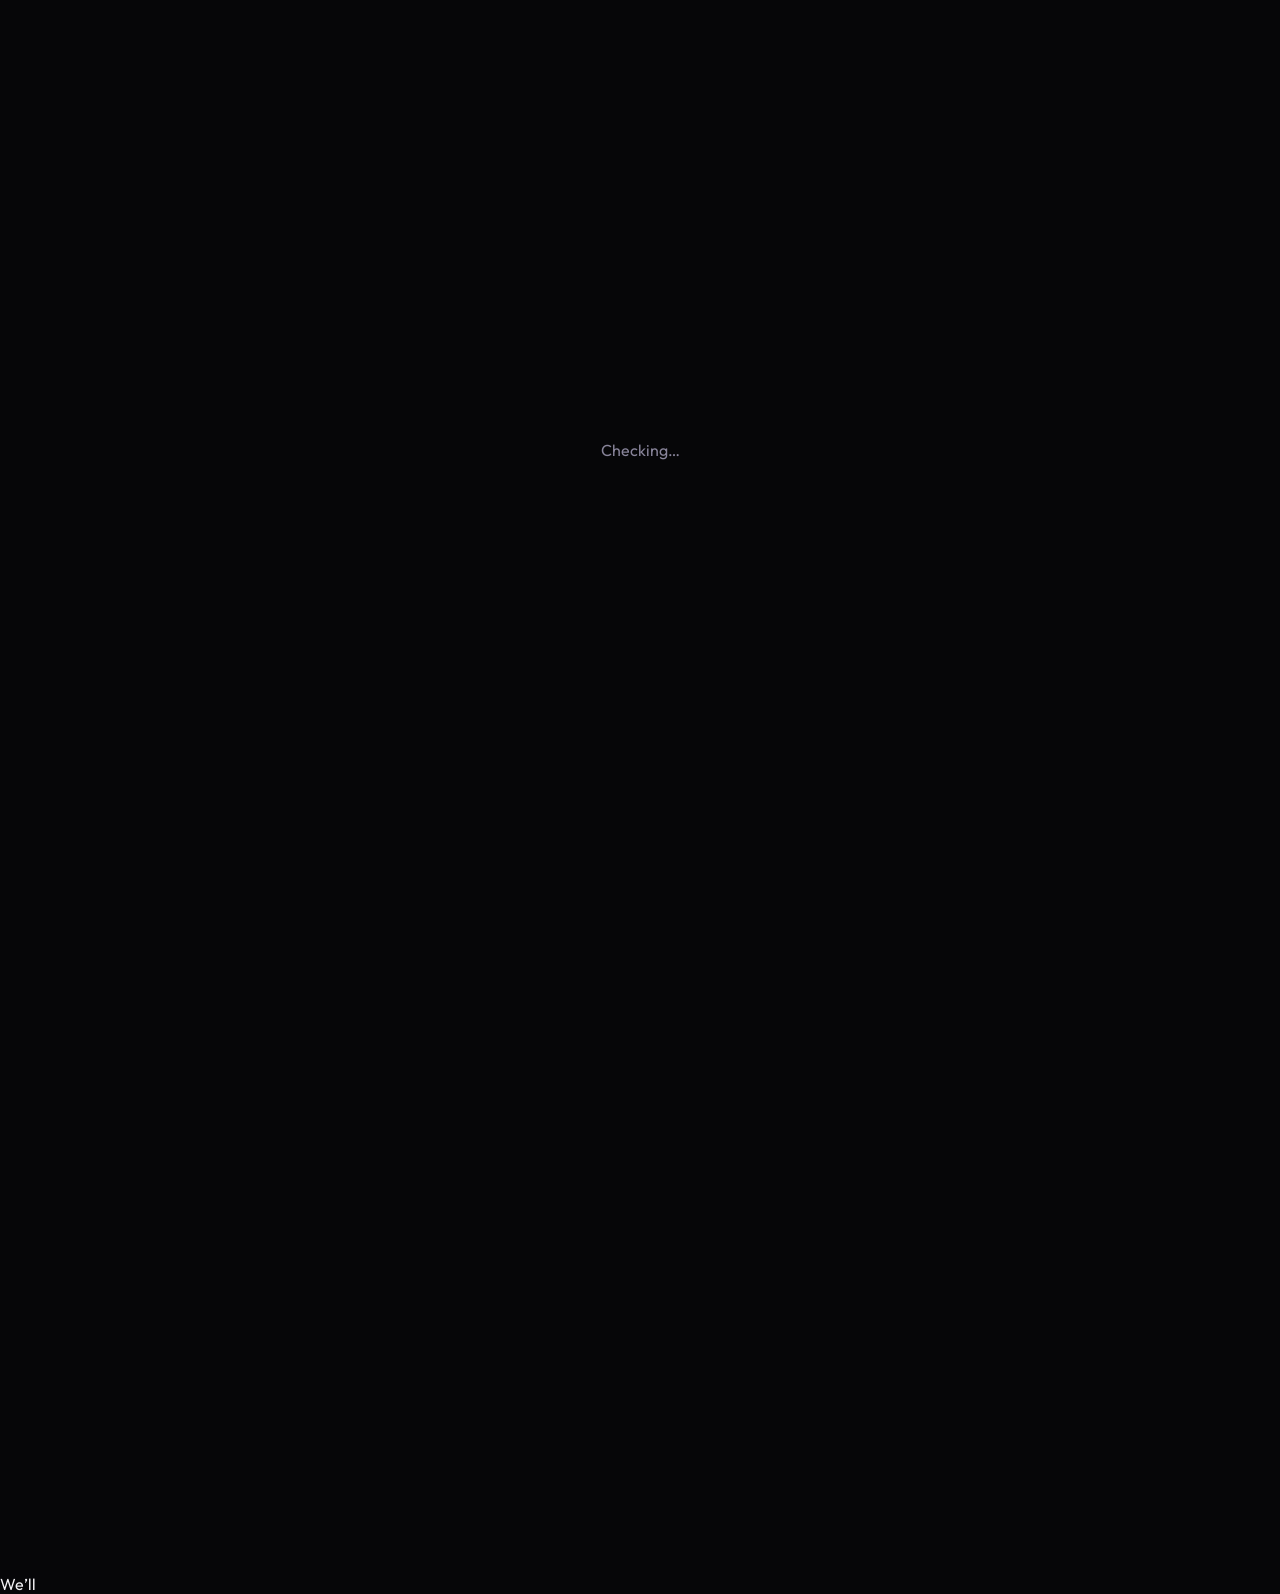
==== commit 7b51af5c: "Add files via upload" ====
--- a/index.html
+++ b/index.html
@@ -481,14 +481,30 @@
     .admin-status-dot.online { background: #22c55e; }
     .admin-status-dot.away { background: #eab308; }
     .admin-status-dot.dnd { background: var(--accent); }
+    body.auth-pending header,
+    body.auth-pending main,
+    body.auth-pending footer,
+    body.auth-pending .modal-overlay { visibility: hidden; pointer-events: none; }
+    body.auth-pending .auth-loading { display: flex !important; }
+    .auth-loading {
+      display: none;
+      position: fixed; inset: 0;
+      align-items: center; justify-content: center;
+      background: var(--bg);
+      color: var(--text-muted);
+      font-size: 1rem;
+      z-index: 9999;
+    }
   </style>
 </head>
-<body>
+<body class="auth-pending">
+  <div class="auth-loading" id="authLoading">Checking…</div>
   <div class="bg-wrap"></div>
   <header>
     <a href="/" class="logo">TrueTier</a>
     <div class="nav-actions">
       <a href="/admin" class="btn-outline">Admin</a>
+      <a href="/profile" class="btn-outline" id="navProfile" style="display: none;">Profile</a>
       <button type="button" class="btn-outline" id="btnTicket">Support ticket</button>
       <button type="button" class="btn-outline" id="btnReview" style="display:none;">Leave review</button>
       <div class="profile-wrap" id="profileWrap" style="display: none;">
@@ -693,14 +709,17 @@
 
     auth.onAuthStateChanged(function(user) {
       if (!user) {
+        document.getElementById('authLoading').textContent = 'Redirecting to login…';
         window.location.href = '/login';
         return;
       }
       if (!user.emailVerified) {
         auth.signOut();
+        document.getElementById('authLoading').textContent = 'Redirecting to login…';
         window.location.href = '/login';
         return;
       }
+      document.body.classList.remove('auth-pending');
       db.ref('bannedUsers/' + user.uid).once('value', function(snap) {
         if (snap.exists()) {
           document.getElementById('bannedScreen').classList.add('show');
@@ -714,6 +733,8 @@
           var name = d.displayName || user.email.split('@')[0] || 'User';
           var photo = d.photoURL || user.photoURL || ('https://ui-avatars.com/api/?name=' + encodeURIComponent(user.email) + '&background=1c1a22&color=ff4655');
           document.getElementById('profileWrap').style.display = 'flex';
+          var navProfile = document.getElementById('navProfile');
+          if (navProfile) navProfile.style.display = 'inline-block';
           document.getElementById('profileName').textContent = name;
           document.getElementById('profileDropName').textContent = name;
           document.getElementById('profileDropEmail').textContent = user.email;
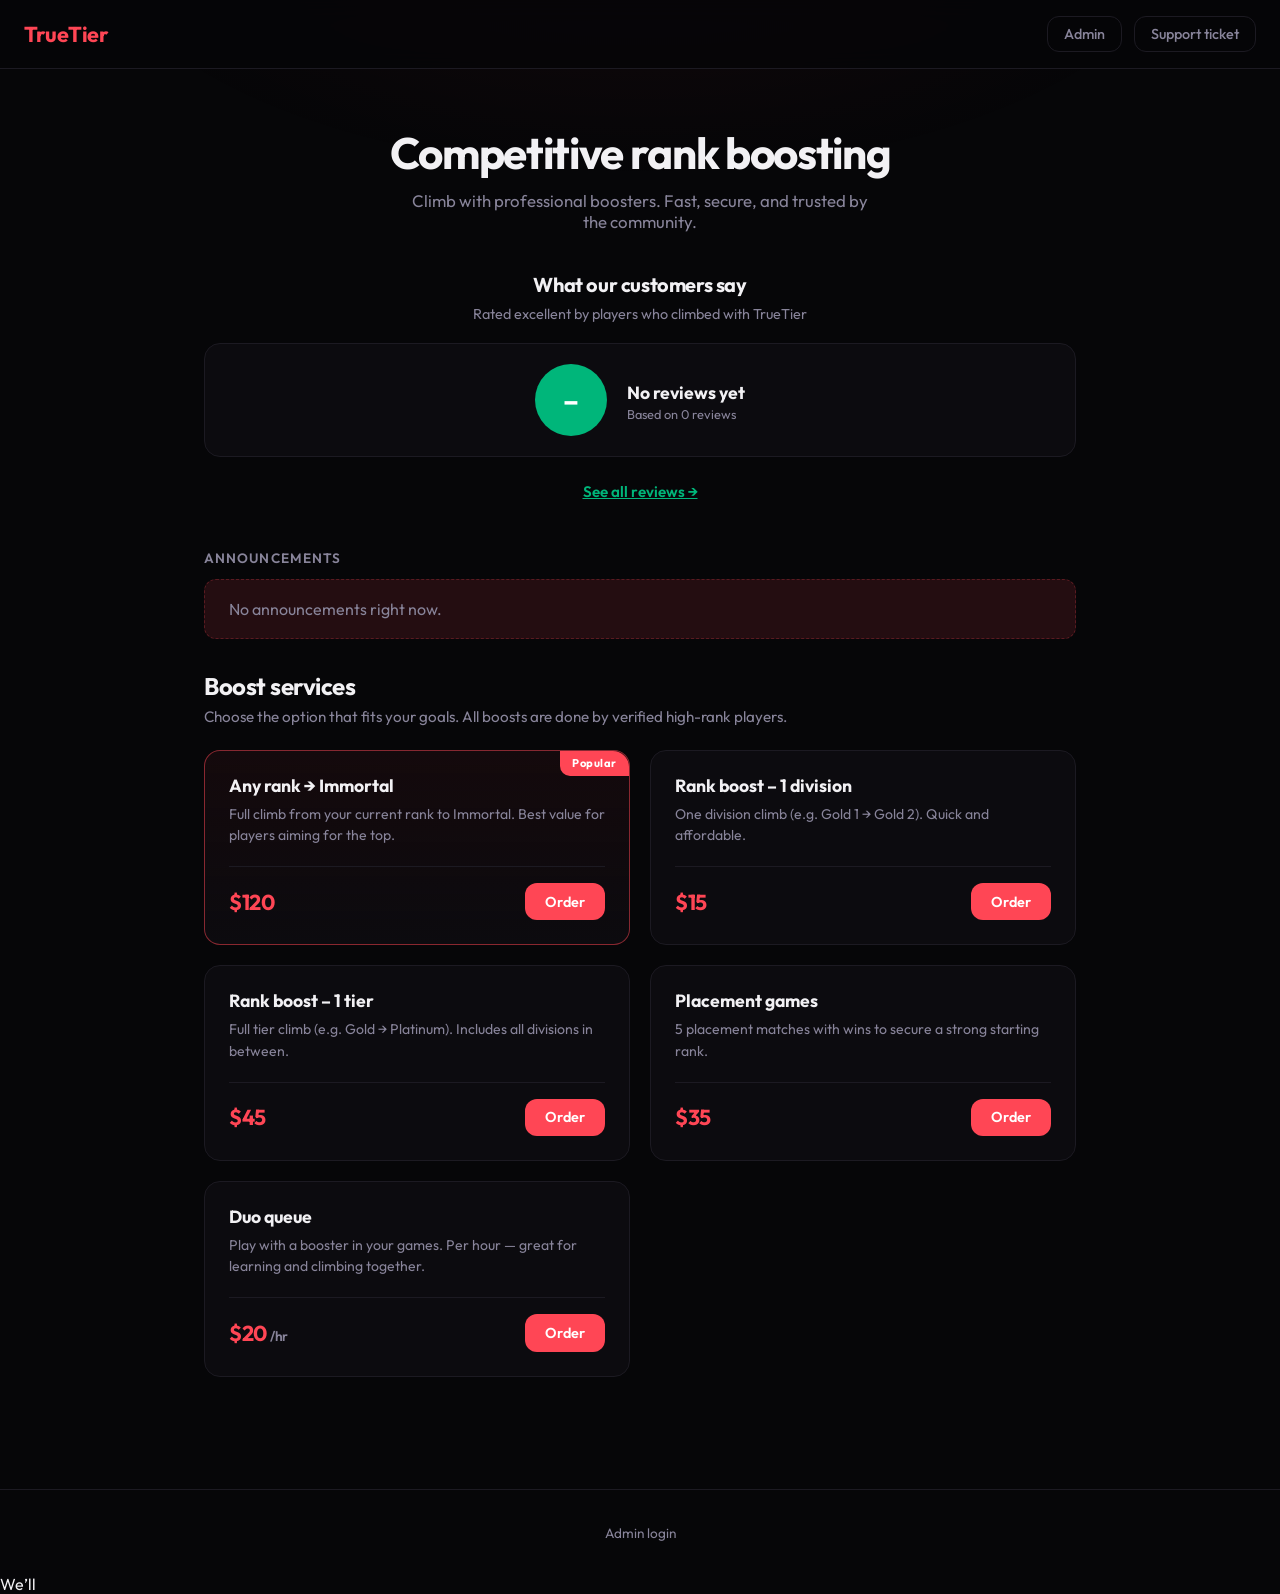
==== commit b6065a0c: "Add files via upload" ====
--- a/index.html
+++ b/index.html
@@ -481,24 +481,9 @@
     .admin-status-dot.online { background: #22c55e; }
     .admin-status-dot.away { background: #eab308; }
     .admin-status-dot.dnd { background: var(--accent); }
-    body.auth-pending header,
-    body.auth-pending main,
-    body.auth-pending footer,
-    body.auth-pending .modal-overlay { visibility: hidden; pointer-events: none; }
-    body.auth-pending .auth-loading { display: flex !important; }
-    .auth-loading {
-      display: none;
-      position: fixed; inset: 0;
-      align-items: center; justify-content: center;
-      background: var(--bg);
-      color: var(--text-muted);
-      font-size: 1rem;
-      z-index: 9999;
-    }
   </style>
 </head>
-<body class="auth-pending">
-  <div class="auth-loading" id="authLoading">Checking…</div>
+<body>
   <div class="bg-wrap"></div>
   <header>
     <a href="/" class="logo">TrueTier</a>
@@ -709,17 +694,14 @@
 
     auth.onAuthStateChanged(function(user) {
       if (!user) {
-        document.getElementById('authLoading').textContent = 'Redirecting to login…';
         window.location.href = '/login';
         return;
       }
       if (!user.emailVerified) {
         auth.signOut();
-        document.getElementById('authLoading').textContent = 'Redirecting to login…';
         window.location.href = '/login';
         return;
       }
-      document.body.classList.remove('auth-pending');
       db.ref('bannedUsers/' + user.uid).once('value', function(snap) {
         if (snap.exists()) {
           document.getElementById('bannedScreen').classList.add('show');
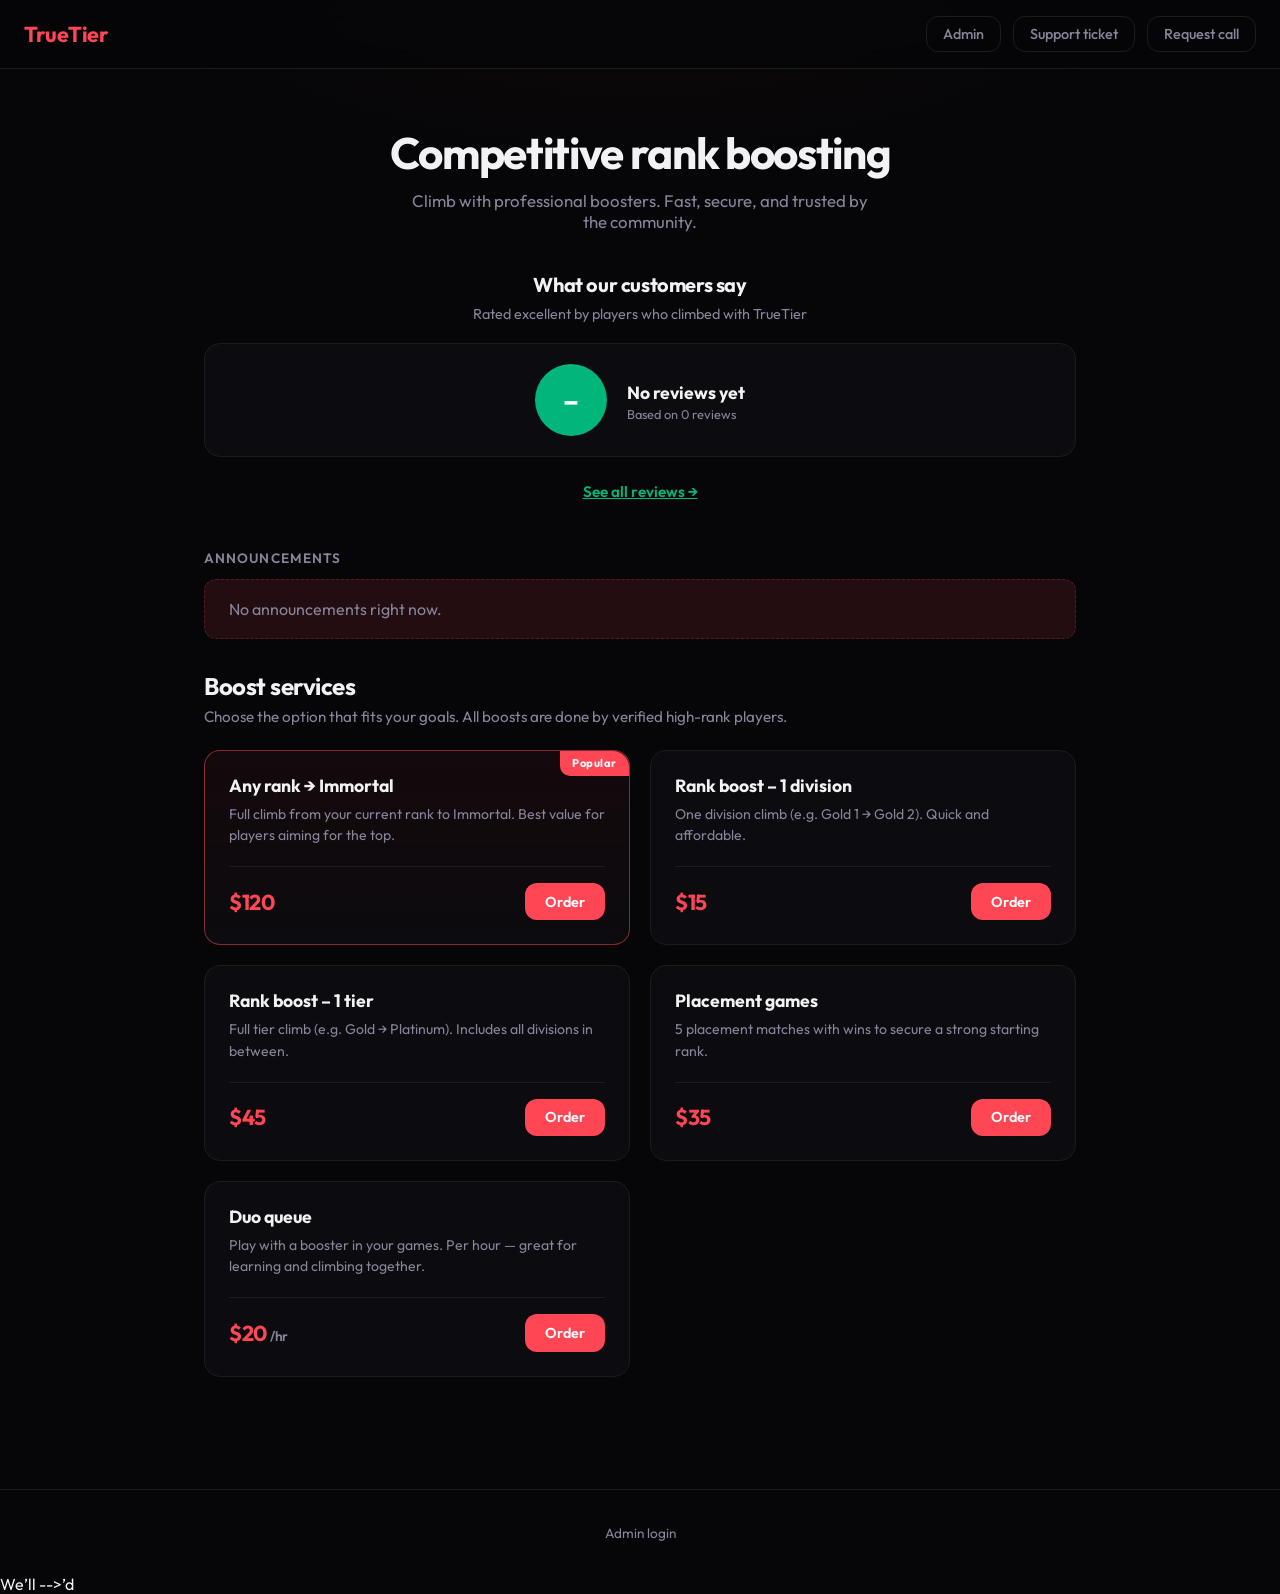
==== commit da4b78d0: "Add files via upload" ====
--- a/index.html
+++ b/index.html
@@ -491,6 +491,7 @@
       <a href="/admin" class="btn-outline">Admin</a>
       <a href="/profile" class="btn-outline" id="navProfile" style="display: none;">Profile</a>
       <button type="button" class="btn-outline" id="btnTicket">Support ticket</button>
+      <button type="button" class="btn-outline" id="btnRequestCall">Request call</button>
       <button type="button" class="btn-outline" id="btnReview" style="display:none;">Leave review</button>
       <div class="profile-wrap" id="profileWrap" style="display: none;">
         <button type="button" class="profile-btn" id="profileBtn">
@@ -661,7 +662,24 @@
   </div>
 
 We’ll   <div class="toast" id="toast"></div>
-  <!--’d   <div class="toast" id="toast"></div>
+  -->’d   <div class="toast" id="toast">  </div>
+
+  <div class="modal-overlay" id="callModal">
+    <div class="modal" onclick="event.stopPropagation()">
+      <h3>Request a call</h3>
+      <p style="font-size:0.9rem;color:var(--text-muted);margin-bottom:1rem;">Leave your number and we'll call you back as soon as we can.</p>
+      <label>Phone number</label>
+      <input type="tel" id="callPhone" placeholder="Your phone number">
+      <label>Brief note (optional)</label>
+      <input type="text" id="callNote" placeholder="e.g. best time to call">
+      <div class="actions">
+        <button type="button" class="secondary" id="callCancel">Cancel</button>
+        <button type="button" class="primary" id="callSubmit">Request call</button>
+      </div>
+    </div>
+  </div>
+
+  <div class="toast" id="toast"></div>
 
   <script>
     const firebaseConfig = {
@@ -844,6 +862,34 @@
     document.getElementById('ticketModal').onclick = function(e) {
       if (e.target.id === 'ticketModal') document.getElementById('ticketModal').classList.remove('show');
     };
+    document.getElementById('btnRequestCall').onclick = function() {
+      document.getElementById('callPhone').value = '';
+      document.getElementById('callNote').value = '';
+      document.getElementById('callModal').classList.add('show');
+    };
+    document.getElementById('callCancel').onclick = function() {
+      document.getElementById('callModal').classList.remove('show');
+    };
+    document.getElementById('callModal').onclick = function(e) {
+      if (e.target.id === 'callModal') document.getElementById('callModal').classList.remove('show');
+    };
+    document.getElementById('callSubmit').onclick = function() {
+      var phone = document.getElementById('callPhone').value.trim();
+      if (!phone) { showToast('Please enter your phone number.'); return; }
+      var u = auth.currentUser;
+      if (!u) return;
+      var note = document.getElementById('callNote').value.trim();
+      db.ref('callRequests').push({
+        userId: u.uid,
+        userEmail: u.email,
+        phone: phone,
+        note: note || null,
+        createdAt: firebase.database.ServerValue.TIMESTAMP
+      }).then(function() {
+        document.getElementById('callModal').classList.remove('show');
+        showToast('Request received. We\'ll call you soon.');
+      }).catch(function(e) { showToast('Failed: ' + e.message); });
+    };
     document.getElementById('ticketShowMy').onclick = function() {
       ticketShowScreen('list');
       var u = auth.currentUser;
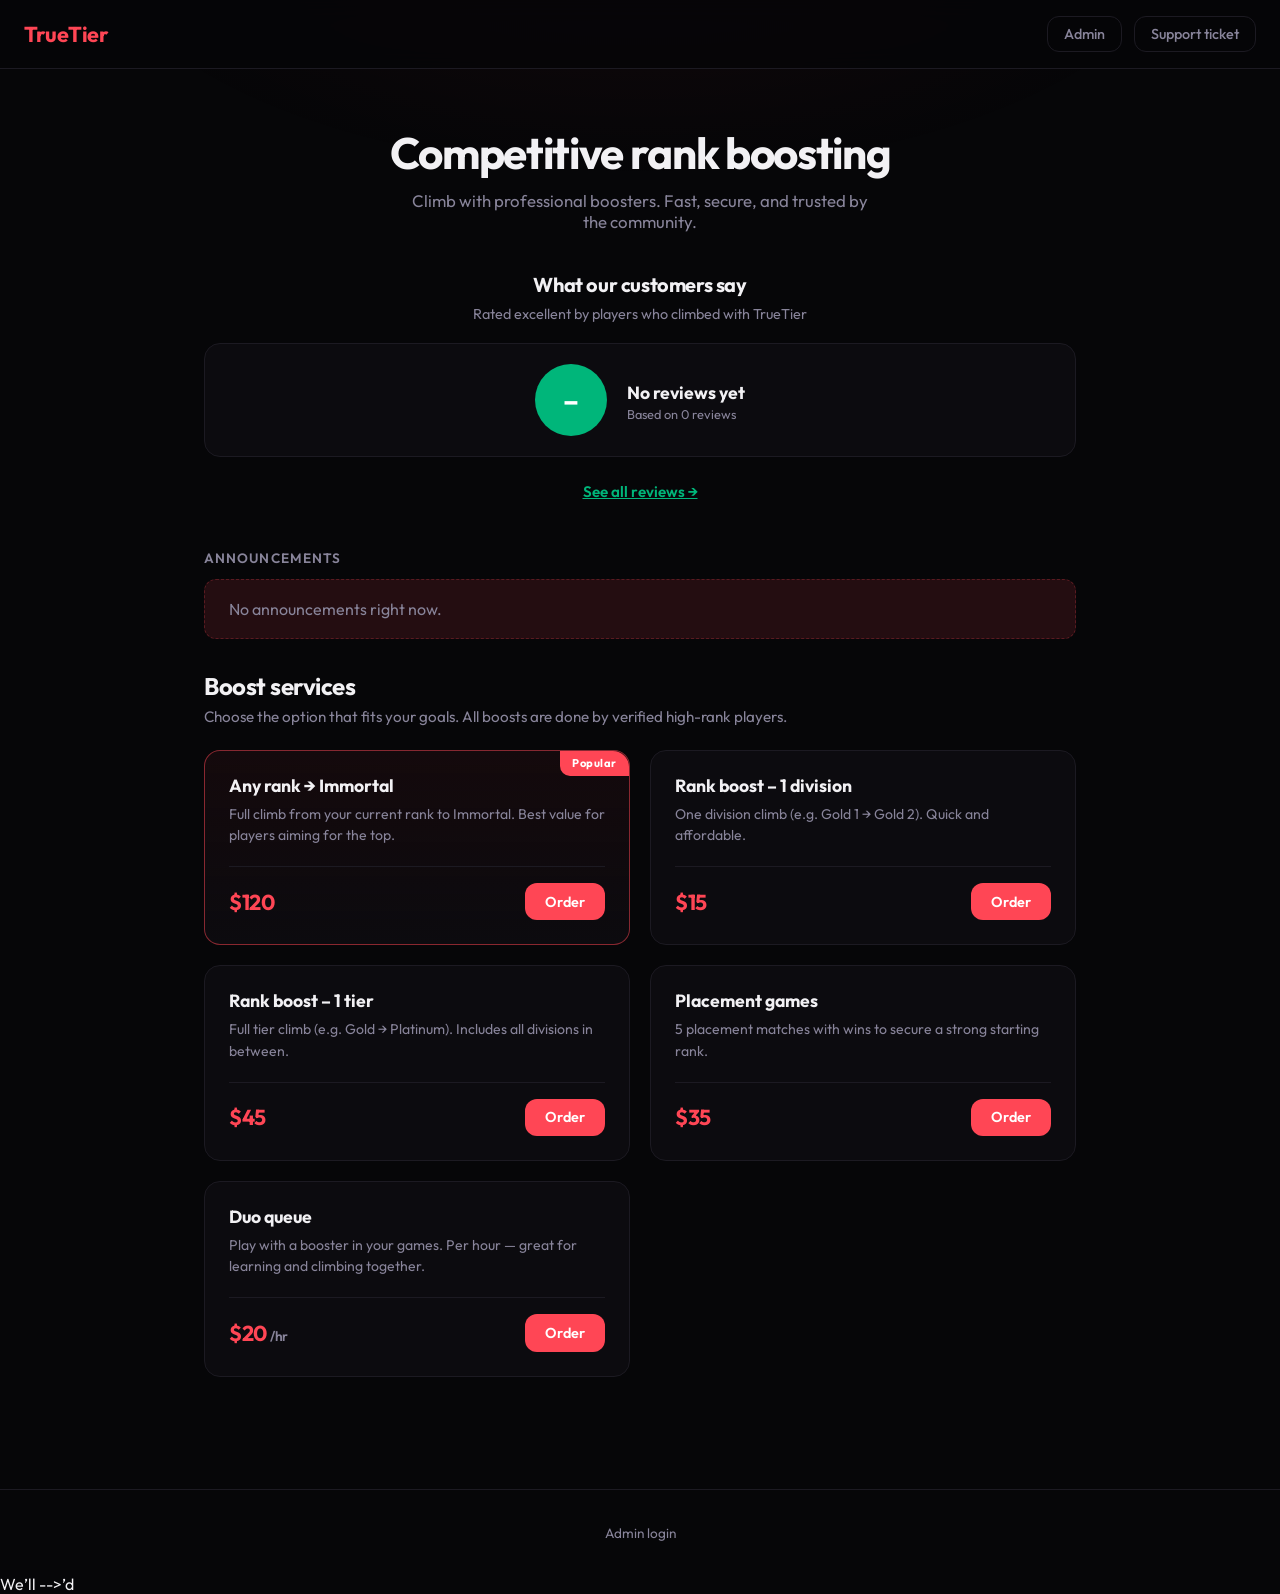
==== commit 37c64ff9: "Add files via upload" ====
--- a/index.html
+++ b/index.html
@@ -1,1069 +1,1042 @@
-<!DOCTYPE html>
-<html lang="en">
-<head>
-  <meta charset="UTF-8">
-  <meta name="viewport" content="width=device-width, initial-scale=1.0">
-  <title>TrueTier – Rank Boosting</title>
-  <link rel="preconnect" href="https://fonts.googleapis.com">
-  <link rel="preconnect" href="https://fonts.gstatic.com" crossorigin>
-  <link href="https://fonts.googleapis.com/css2?family=Outfit:wght@400;500;600;700&display=swap" rel="stylesheet">
-  <script src="https://www.gstatic.com/firebasejs/10.7.1/firebase-app-compat.js"></script>
-  <script src="https://www.gstatic.com/firebasejs/10.7.1/firebase-auth-compat.js"></script>
-  <script src="https://www.gstatic.com/firebasejs/10.7.1/firebase-database-compat.js"></script>
-  <script src="https://www.gstatic.com/firebasejs/10.7.1/firebase-storage-compat.js"></script>
-  <style>
-    :root {
-      --bg: #060608;
-      --surface: #0c0b0f;
-      --surface-2: #121118;
-      --border: #1c1a22;
-      --accent: #ff4655;
-      --accent-soft: rgba(255, 70, 85, 0.12);
-      --text: #f2f1f4;
-      --text-muted: #88849a;
-      --radius: 16px;
-      --radius-sm: 12px;
-      --tp-green: #00b67a;
-      --tp-green-dark: #009e6a;
-    }
-    * { box-sizing: border-box; margin: 0; padding: 0; }
-    html { scroll-behavior: smooth; }
-    body {
-      font-family: 'Outfit', sans-serif;
-      background: var(--bg);
-      min-height: 100vh;
-      color: var(--text);
-      overflow-x: hidden;
-    }
-    .bg-wrap {
-      position: fixed;
-      inset: 0;
-      background: radial-gradient(ellipse 90% 60% at 50% -10%, rgba(255,70,85,0.06) 0%, transparent 50%);
-      pointer-events: none;
-      z-index: 0;
-    }
-    header {
-      position: sticky;
-      top: 0;
-      z-index: 100;
-      display: flex;
-      align-items: center;
-      justify-content: space-between;
-      padding: 1rem 1.5rem;
-      background: rgba(6, 6, 8, 0.9);
-      backdrop-filter: blur(12px);
-      border-bottom: 1px solid var(--border);
-    }
-    .logo { color: var(--accent); font-size: 1.35rem; font-weight: 700; letter-spacing: -0.02em; text-decoration: none; }
-    .nav-actions { display: flex; align-items: center; gap: 0.75rem; }
-    .btn-outline {
-      padding: 0.5rem 1rem;
-      background: transparent;
-      border: 1px solid var(--border);
-      border-radius: var(--radius-sm);
-      color: var(--text-muted);
-      font-family: inherit;
-      font-size: 0.9rem;
-      font-weight: 500;
-      cursor: pointer;
-      text-decoration: none;
-      transition: all 0.2s;
-    }
-    .btn-outline:hover { border-color: var(--accent); color: var(--accent); }
-    .profile-wrap { position: relative; }
-    .profile-btn {
-      display: flex;
-      align-items: center;
-      gap: 0.5rem;
-      padding: 0.35rem 0.6rem 0.35rem 0.35rem;
-      background: var(--surface-2);
-      border: 1px solid var(--border);
-      border-radius: 999px;
-      color: var(--text);
-      cursor: pointer;
-      font-size: 0.9rem;
-      font-weight: 500;
-      transition: border-color 0.2s;
-    }
-    .profile-btn:hover { border-color: var(--accent); }
-    .profile-btn img { width: 28px; height: 28px; border-radius: 50%; object-fit: cover; background: var(--border); }
-    .profile-drop {
-      position: absolute;
-      top: calc(100% + 6px);
-      right: 0;
-      min-width: 200px;
-      background: var(--surface-2);
-      border: 1px solid var(--border);
-      border-radius: var(--radius-sm);
-      padding: 1rem;
-      display: none;
-      box-shadow: 0 16px 40px rgba(0,0,0,0.4);
-    }
-    .profile-drop.open { display: block; }
-    .profile-drop .name { color: var(--accent); font-weight: 600; font-size: 0.95rem; }
-    .profile-drop .email { color: var(--text-muted); font-size: 0.8rem; margin-top: 0.2rem; }
-    .profile-drop .badges-mini { margin-top: 0.4rem; }
-    .badge-mini { display: inline-block; padding: 0.15rem 0.45rem; border-radius: 999px; font-size: 0.65rem; font-weight: 600; margin-right: 0.25rem; }
-    .badge-mini.community { background: rgba(99,102,241,0.2); color: #a5b4fc; }
-    .badge-mini.customer { background: rgba(34,197,94,0.2); color: #86efac; }
-    .profile-drop a { display: block; margin-top: 0.6rem; color: var(--accent); font-size: 0.9rem; text-decoration: none; }
-    .profile-drop a:hover { text-decoration: underline; }
-    .profile-drop button { width: 100%; margin-top: 0.5rem; padding: 0.5rem; background: var(--border); border: none; border-radius: 8px; color: var(--text); cursor: pointer; font-size: 0.85rem; font-family: inherit; }
-    .profile-drop button:hover { background: var(--accent); color: #fff; }
-    main { position: relative; z-index: 1; max-width: 920px; margin: 0 auto; padding: 0 1.5rem 3rem; }
-    .hero {
-      text-align: center;
-      padding: 3.5rem 0 2.5rem;
-    }
-    .hero h1 {
-      font-size: clamp(1.85rem, 4vw, 2.75rem);
-      font-weight: 700;
-      letter-spacing: -0.03em;
-      margin-bottom: 0.6rem;
-      color: var(--text);
-    }
-    .hero p { color: var(--text-muted); font-size: 1.05rem; max-width: 480px; margin: 0 auto; }
-    /* Trustpilot-style reviews */
-    .reviews-section {
-      margin-bottom: 3rem;
-    }
-    .reviews-section .section-head {
-      text-align: center;
-      margin-bottom: 1.25rem;
-    }
-    .reviews-section .section-head h2 {
-      font-size: 1.25rem;
-      font-weight: 700;
-      color: var(--text);
-      letter-spacing: -0.02em;
-      margin-bottom: 0.5rem;
-    }
-    .reviews-section .section-head p {
-      font-size: 0.9rem;
-      color: var(--text-muted);
-    }
-    .reviews-score-box {
-      display: flex;
-      align-items: center;
-      justify-content: center;
-      gap: 1.25rem;
-      flex-wrap: wrap;
-      padding: 1.25rem 1.5rem;
-      background: var(--surface);
-      border: 1px solid var(--border);
-      border-radius: var(--radius);
-      margin-bottom: 1.5rem;
-    }
-    .reviews-score-box .score-circle {
-      width: 72px;
-      height: 72px;
-      border-radius: 50%;
-      background: var(--tp-green);
-      color: #fff;
-      display: flex;
-      align-items: center;
-      justify-content: center;
-      font-size: 1.75rem;
-      font-weight: 700;
-      line-height: 1;
-    }
-    .reviews-score-box .score-info {
-      text-align: left;
-    }
-    .reviews-score-box .score-stars {
-      display: flex;
-      gap: 2px;
-      margin-bottom: 0.25rem;
-    }
-    .reviews-score-box .score-stars .star { color: var(--tp-green); font-size: 1.25rem; }
-    .reviews-score-box .score-label {
-      font-size: 1.1rem;
-      font-weight: 700;
-      color: var(--text);
-      margin-bottom: 0.15rem;
-    }
-    .reviews-score-box .score-based {
-      font-size: 0.8rem;
-      color: var(--text-muted);
-    }
-    .reviews-strip-wrap {
-      position: relative;
-      margin: 0 -1.5rem;
-      padding: 1.5rem 0;
-    }
-    .reviews-strip-wrap::before,
-    .reviews-strip-wrap::after {
-      content: '';
-      position: absolute;
-      top: 0;
-      bottom: 0;
-      width: 80px;
-      z-index: 2;
-      pointer-events: none;
-    }
-    .reviews-strip-wrap::before {
-      left: 0;
-      background: linear-gradient(to right, var(--bg) 0%, transparent 100%);
-    }
-    .reviews-strip-wrap::after {
-      right: 0;
-      background: linear-gradient(to left, var(--bg) 0%, transparent 100%);
-    }
-    .reviews-track {
-      display: flex;
-      gap: 1rem;
-      animation: scrollReviews 50s linear infinite;
-      width: max-content;
-      padding: 0 1.5rem;
-    }
-    .reviews-track:hover { animation-play-state: paused; }
-    @keyframes scrollReviews {
-      0% { transform: translateX(0); }
-      100% { transform: translateX(-50%); }
-    }
-    .review-card {
-      flex-shrink: 0;
-      width: 300px;
-      padding: 1.25rem 1.35rem;
-      background: var(--surface);
-      border: 1px solid var(--border);
-      border-radius: var(--radius-sm);
-      transition: border-color 0.2s, box-shadow 0.2s;
-    }
-    .review-card:hover {
-      border-color: rgba(0, 182, 122, 0.35);
-      box-shadow: 0 6px 24px rgba(0, 0, 0, 0.2);
-    }
-    .review-card .stars {
-      display: flex;
-      gap: 2px;
-      margin-bottom: 0.5rem;
-    }
-    .review-card .stars .star { color: var(--tp-green); font-size: 1rem; }
-    .review-card .stars .star.empty { color: var(--border); opacity: 0.6; }
-    .review-card .rating-label {
-      font-size: 0.8rem;
-      font-weight: 700;
-      color: var(--tp-green);
-      margin-bottom: 0.6rem;
-      text-transform: uppercase;
-      letter-spacing: 0.03em;
-    }
-    .review-card .text {
-      font-size: 0.9rem;
-      color: var(--text);
-      line-height: 1.55;
-      margin-bottom: 1rem;
-    }
-    .review-card .author-row {
-      display: flex;
-      align-items: center;
-      justify-content: space-between;
-      gap: 0.5rem;
-      flex-wrap: wrap;
-    }
-    .review-card .author-info .name { font-size: 0.85rem; font-weight: 600; color: var(--text); display: block; }
-    .review-card .author-info .verified {
-      font-size: 0.75rem;
-      color: var(--tp-green);
-      font-weight: 600;
-      display: inline-flex;
-      align-items: center;
-      gap: 0.25rem;
-    }
-    .review-card .author-info .verified::before {
-      content: '✓';
-      font-weight: 700;
-    }
-    .review-card.empty-state .rating-label,
-    .review-card.empty-state .stars .star { opacity: 0.7; }
-    .review-card.empty-state .text { color: var(--text-muted); }
-    .review-card.empty-state .author-info .verified { color: var(--text-muted); }
-    .announcements { margin-bottom: 2rem; }
-    .announcements h2 { font-size: 0.85rem; font-weight: 600; color: var(--text-muted); text-transform: uppercase; letter-spacing: 0.08em; margin-bottom: 0.75rem; }
-    .announcement {
-      background: var(--accent-soft);
-      border: 1px solid rgba(255,70,85,0.25);
-      border-radius: var(--radius-sm);
-      padding: 1.2rem 1.5rem;
-      margin-bottom: 0.6rem;
-    }
-    .announcement h3 { font-size: 0.95rem; color: var(--accent); margin-bottom: 0.3rem; }
-    .announcement p { color: var(--text-muted); font-size: 0.88rem; line-height: 1.5; }
-    .announcement.empty { border-style: dashed; color: var(--text-muted); }
-    .services-section { margin-bottom: 2rem; }
-    .services-section .section-head { margin-bottom: 1.5rem; }
-    .services-section .section-title {
-      font-size: 1.5rem;
-      font-weight: 700;
-      color: var(--text);
-      letter-spacing: -0.02em;
-      margin-bottom: 0.35rem;
-    }
-    .services-section .section-desc {
-      font-size: 0.95rem;
-      color: var(--text-muted);
-    }
-    .services-grid {
-      display: grid;
-      grid-template-columns: repeat(auto-fill, minmax(280px, 1fr));
-      gap: 1.25rem;
-    }
-    .service-card {
-      background: var(--surface);
-      border: 1px solid var(--border);
-      border-radius: var(--radius);
-      padding: 1.5rem;
-      display: flex;
-      flex-direction: column;
-      transition: border-color 0.2s, box-shadow 0.2s, transform 0.2s;
-    }
-    .service-card:hover {
-      border-color: rgba(255, 70, 85, 0.4);
-      box-shadow: 0 12px 32px rgba(0, 0, 0, 0.25);
-      transform: translateY(-2px);
-    }
-    .service-card.featured {
-      border-color: rgba(255, 70, 85, 0.5);
-      background: linear-gradient(180deg, rgba(255, 70, 85, 0.06) 0%, var(--surface) 100%);
-      position: relative;
-    }
-    .service-card.featured::before {
-      content: 'Popular';
-      position: absolute;
-      top: 0;
-      right: 0;
-      padding: 0.35rem 0.75rem;
-      background: var(--accent);
-      color: #fff;
-      font-size: 0.7rem;
-      font-weight: 700;
-      letter-spacing: 0.05em;
-      border-radius: 0 var(--radius) 0 10px;
-    }
-    .service-card .service-name {
-      font-size: 1.1rem;
-      font-weight: 700;
-      color: var(--text);
-      margin-bottom: 0.4rem;
-      line-height: 1.3;
-    }
-    .service-card .service-desc {
-      font-size: 0.88rem;
-      color: var(--text-muted);
-      line-height: 1.5;
-      flex: 1;
-      margin-bottom: 1.25rem;
-    }
-    .service-card .service-footer {
-      display: flex;
-      align-items: center;
-      justify-content: space-between;
-      gap: 1rem;
-      margin-top: auto;
-      padding-top: 1rem;
-      border-top: 1px solid var(--border);
-    }
-    .service-card .service-price {
-      font-size: 1.35rem;
-      font-weight: 700;
-      color: var(--accent);
-      letter-spacing: -0.02em;
-    }
-    .service-card .service-price span { font-size: 0.85rem; font-weight: 600; color: var(--text-muted); }
-    .service-card .btn-order {
-      padding: 0.6rem 1.25rem;
-      background: var(--accent);
-      border: none;
-      border-radius: var(--radius-sm);
-      color: #fff;
-      font-family: inherit;
-      font-weight: 600;
-      font-size: 0.9rem;
-      cursor: pointer;
-      transition: background 0.2s, transform 0.05s;
-    }
-    .service-card .btn-order:hover { background: #e63d4d; transform: scale(1.02); }
-    .service-card .btn-order:active { transform: scale(0.98); }
-    footer {
-      text-align: center;
-      padding: 2rem 1.5rem;
-      border-top: 1px solid var(--border);
-      margin-top: 2rem;
-    }
-    footer a { color: var(--text-muted); font-size: 0.85rem; text-decoration: none; }
-    footer a:hover { color: var(--accent); }
-    .banned-screen {
-      position: fixed;
-      inset: 0;
-      z-index: 200;
-      background: var(--bg);
-      display: none;
-      align-items: center;
-      justify-content: center;
-      padding: 2rem;
-      text-align: center;
-    }
-    .banned-screen.show { display: flex; }
-    .banned-screen h2 { color: var(--accent); margin-bottom: 0.5rem; }
-    .modal-overlay {
-      position: fixed;
-      inset: 0;
-      background: rgba(0,0,0,0.65);
-      backdrop-filter: blur(4px);
-      z-index: 150;
-      display: none;
-      align-items: center;
-      justify-content: center;
-      padding: 1.5rem;
-    }
-    .modal-overlay.show { display: flex; }
-    .modal {
-      width: 100%;
-      max-width: 420px;
-      background: var(--surface-2);
-      border: 1px solid var(--border);
-      border-radius: var(--radius);
-      padding: 1.5rem;
-    }
-    .modal h3 { font-size: 1.1rem; margin-bottom: 1rem; color: var(--text); }
-    .modal label { display: block; font-size: 0.8rem; color: var(--text-muted); margin-bottom: 0.35rem; }
-    .modal input, .modal textarea {
-      width: 100%;
-      padding: 0.65rem 1rem;
-      margin-bottom: 0.9rem;
-      background: var(--bg);
-      border: 1px solid var(--border);
-      border-radius: var(--radius-sm);
-      color: var(--text);
-      font-family: inherit;
-      font-size: 0.95rem;
-    }
-    .modal textarea { min-height: 90px; resize: vertical; }
-    .modal .actions { display: flex; gap: 0.75rem; margin-top: 1rem; }
-    .modal .actions button { flex: 1; padding: 0.65rem; border-radius: var(--radius-sm); font-family: inherit; font-size: 0.9rem; font-weight: 500; cursor: pointer; border: none; }
-    .modal .actions .primary { background: var(--accent); color: #fff; }
-    .modal .actions .secondary { background: var(--border); color: var(--text); }
-    .ticket-item { padding: 0.75rem 1rem; background: var(--surface-2); border: 1px solid var(--border); border-radius: var(--radius-sm); margin-bottom: 0.5rem; cursor: pointer; transition: border-color 0.2s; }
-    .ticket-item:hover { border-color: var(--accent); }
-    .ticket-item strong { display: block; margin-bottom: 0.25rem; }
-    .ticket-item span { font-size: 0.85rem; color: var(--text-muted); }
-    .ticket-thread-msg { padding: 0.6rem 0.75rem; margin-bottom: 0.5rem; border-radius: var(--radius-sm); font-size: 0.9rem; border-left: 3px solid var(--border); }
-    .ticket-thread-msg.admin { background: var(--accent-soft); border-left-color: var(--accent); }
-    .ticket-thread-msg .meta { font-size: 0.75rem; color: var(--text-muted); margin-top: 0.25rem; }
-    .ticket-thread-msg .attachments { margin-top: 0.5rem; display: flex; flex-wrap: wrap; gap: 0.5rem; }
-    .ticket-thread-msg .attachments a { display: block; }
-    .ticket-thread-msg .attachments img { max-width: 120px; max-height: 120px; border-radius: 8px; object-fit: cover; border: 1px solid var(--border); }
-    .toast {
-      position: fixed;
-      bottom: 1.5rem;
-      left: 50%;
-      transform: translateX(-50%) translateY(100px);
-      padding: 0.75rem 1.25rem;
-      background: var(--surface-2);
-      border: 1px solid var(--accent);
-      border-radius: var(--radius-sm);
-      color: var(--text);
-      font-size: 0.9rem;
-      z-index: 160;
-      opacity: 0;
-      transition: transform 0.3s, opacity 0.3s;
-    }
-    .toast.show { transform: translateX(-50%) translateY(0); opacity: 1; }
-    .admin-status-dot {
-      display: inline-block;
-      width: 8px;
-      height: 8px;
-      border-radius: 50%;
-      margin-right: 0.35rem;
-      vertical-align: middle;
-    }
-    .admin-status-dot.online { background: #22c55e; }
-    .admin-status-dot.away { background: #eab308; }
-    .admin-status-dot.dnd { background: var(--accent); }
-  </style>
-</head>
-<body>
-  <div class="bg-wrap"></div>
-  <header>
-    <a href="/" class="logo">TrueTier</a>
-    <div class="nav-actions">
-      <a href="/admin" class="btn-outline">Admin</a>
-      <a href="/profile" class="btn-outline" id="navProfile" style="display: none;">Profile</a>
-      <button type="button" class="btn-outline" id="btnTicket">Support ticket</button>
-      <button type="button" class="btn-outline" id="btnRequestCall">Request call</button>
-      <button type="button" class="btn-outline" id="btnReview" style="display:none;">Leave review</button>
-      <div class="profile-wrap" id="profileWrap" style="display: none;">
-        <button type="button" class="profile-btn" id="profileBtn">
-          <img id="profileImg" src="" alt="">
-          <span id="profileName">User</span>
-          <span style="opacity:0.7;">▼</span>
-        </button>
-        <div class="profile-drop" id="profileDrop">
-          <p class="name" id="profileDropName">–</p>
-          <p class="email" id="profileDropEmail">–</p>
-          <div class="badges-mini" id="profileDropBadges"></div>
-          <a href="/profile">View profile</a>
-          <a href="/chat" id="profileDropChat" style="display:none;">Support chat</a>
-          <button type="button" id="btnLogout">Log out</button>
-        </div>
-      </div>
-    </div>
-  </header>
-  <main>
-    <section class="hero">
-      <h1>Competitive rank boosting</h1>
-      <p>Climb with professional boosters. Fast, secure, and trusted by the community.</p>
-    </section>
-    <section class="reviews-section">
-      <div class="section-head">
-        <h2>What our customers say</h2>
-        <p>Rated excellent by players who climbed with TrueTier</p>
-      </div>
-      <div class="reviews-score-box" id="reviewsScoreBox">
-        <div class="score-circle" id="reviewsScoreNum">–</div>
-        <div class="score-info">
-          <div class="score-stars" id="reviewsScoreStars"></div>
-          <div class="score-label" id="reviewsScoreLabel">No reviews yet</div>
-          <div class="score-based" id="reviewsScoreBased">Based on 0 reviews</div>
-        </div>
-      </div>
-      <span style="display:none;" id="reviewsTrack"></span>
-          <div class="review-card empty-state" style="display:none;">
-            <div class="stars"><span class="star">★</span><span class="star">★</span><span class="star">★</span><span class="star">★</span><span class="star">★</span></div>
-            <div class="rating-label">X</div>
-            <div class="text">X</div>
-            <div class="author-row">
-              <div class="author-info"><span class="name">T</span><span class="verified">We’d feedback</span></div>
-            </div>
-          </div>
-      <p style="text-align:center;margin-top:0.75rem;"><a href="/reviews" style="color:var(--tp-green);font-weight:600;font-size:0.95rem;">See all reviews →</a></p>
-    </section>
-    <section class="announcements">
-      <h2>Announcements</h2>
-      <div id="announcementsList">
-        <div class="announcement empty">No announcements right now.</div>
-      </div>
-    </section>
-    <section class="services-section">
-      <div class="section-head">
-        <h2 class="section-title">Boost services</h2>
-        <p class="section-desc">Choose the option that fits your goals. All boosts are done by verified high-rank players.</p>
-      </div>
-      <div class="services-grid">
-        <div class="service-card featured">
-          <div class="service-name">Any rank → Immortal</div>
-          <div class="service-desc">Full climb from your current rank to Immortal. Best value for players aiming for the top.</div>
-          <div class="service-footer">
-            <div class="service-price">$120</div>
-            <button type="button" class="btn-order">Order</button>
-          </div>
-        </div>
-        <div class="service-card">
-          <div class="service-name">Rank boost – 1 division</div>
-          <div class="service-desc">One division climb (e.g. Gold 1 → Gold 2). Quick and affordable.</div>
-          <div class="service-footer">
-            <div class="service-price">$15</div>
-            <button type="button" class="btn-order">Order</button>
-          </div>
-        </div>
-        <div class="service-card">
-          <div class="service-name">Rank boost – 1 tier</div>
-          <div class="service-desc">Full tier climb (e.g. Gold → Platinum). Includes all divisions in between.</div>
-          <div class="service-footer">
-            <div class="service-price">$45</div>
-            <button type="button" class="btn-order">Order</button>
-          </div>
-        </div>
-        <div class="service-card">
-          <div class="service-name">Placement games</div>
-          <div class="service-desc">5 placement matches with wins to secure a strong starting rank.</div>
-          <div class="service-footer">
-            <div class="service-price">$35</div>
-            <button type="button" class="btn-order">Order</button>
-          </div>
-        </div>
-        <div class="service-card">
-          <div class="service-name">Duo queue</div>
-          <div class="service-desc">Play with a booster in your games. Per hour — great for learning and climbing together.</div>
-          <div class="service-footer">
-            <div class="service-price">$20 <span>/hr</span></div>
-            <button type="button" class="btn-order">Order</button>
-          </div>
-        </div>
-      </div>
-    </section>
-  </main>
-  <footer>
-    <a href="/admin">Admin login</a>
-  </footer>
-
-  <div class="banned-screen" id="bannedScreen">
-    <div>
-      <h2>Account restricted</h2>
-      <p>Your account has been restricted. Contact support if you believe this is an error.</p>
-    </div>
-  </div>
-
-  <div class="modal-overlay" id="ticketModal">
-    <div class="modal ticket-modal" onclick="event.stopPropagation()">
-      <div id="ticketScreenCreate">
-        <h3>Support ticket</h3>
-        <p style="margin-bottom:0.75rem;"><button type="button" class="secondary" id="ticketShowMy">My tickets</button></p>
-        <label>Subject</label>
-        <input type="text" id="ticketSubject" placeholder="Brief subject">
-        <label>Message</label>
-        <textarea id="ticketMessage" placeholder="Describe your issue or question..."></textarea>
-        <label style="margin-top:0.5rem;">Attach images (optional)</label>
-        <input type="file" id="ticketCreateFiles" accept="image/*" multiple style="margin-bottom:0.5rem;font-size:0.9rem;">
-        <div class="actions">
-          <button type="button" class="secondary" id="ticketCancel">Cancel</button>
-          <button type="button" class="primary" id="ticketSubmit">Send</button>
-        </div>
-      </div>
-      <div id="ticketScreenList" style="display:none;">
-        <h3>My tickets</h3>
-        <p style="margin-bottom:0.75rem;"><button type="button" class="secondary" id="ticketBackToCreate">New ticket</button></p>
-        <div id="ticketMyList"></div>
-      </div>
-      <div id="ticketScreenThread" style="display:none;">
-        <h3 id="ticketThreadSubject">Ticket</h3>
-        <p style="margin-bottom:0.75rem;"><button type="button" class="secondary" id="ticketBackToList">← Back to list</button></p>
-        <div id="ticketThreadMessages"></div>
-        <label>Add a message</label>
-        <textarea id="ticketReplyText" placeholder="Type your message..."></textarea>
-        <label style="margin-top:0.5rem;">Attach images (optional)</label>
-        <input type="file" id="ticketReplyFiles" accept="image/*" multiple style="margin-bottom:0.5rem;font-size:0.9rem;">
-        <div class="actions">
-          <button type="button" class="primary" id="ticketReplySubmit">Send</button>
-        </div>
-      </div>
-    </div>
-  </div>
-
-  <div class="modal-overlay" id="reviewModal">
-    <div class="modal" onclick="event.stopPropagation()">
-      <h3>Leave a review</h3>
-      <label>Your review (customers only)</label>
-      <textarea id="reviewText" placeholder="How was your boost experience?"></textarea>
-      <label>Rating</label>
-      <select id="reviewRating" style="width:100%;padding:0.65rem;background:var(--bg);border:1px solid var(--border);border-radius:var(--radius-sm);color:var(--text);margin-bottom:0.9rem;">
-        <option value="5">★★★★★</option>
-        <option value="4">★★★★☆</option>
-        <option value="3">★★★☆☆</option>
-        <option value="2">★★☆☆☆</option>
-        <option value="1">★☆☆☆☆</option>
-      </select>
-      <div class="actions">
-        <button type="button" class="secondary" id="reviewCancel">Cancel</button>
-        <button type="button" class="primary" id="reviewSubmit">Submit review</button>
-      </div>
-    </div>
-  </div>
-
-We’ll   <div class="toast" id="toast"></div>
-  -->’d   <div class="toast" id="toast">  </div>
-
-  <div class="modal-overlay" id="callModal">
-    <div class="modal" onclick="event.stopPropagation()">
-      <h3>Request a call</h3>
-      <p style="font-size:0.9rem;color:var(--text-muted);margin-bottom:1rem;">Leave your number and we'll call you back as soon as we can.</p>
-      <label>Phone number</label>
-      <input type="tel" id="callPhone" placeholder="Your phone number">
-      <label>Brief note (optional)</label>
-      <input type="text" id="callNote" placeholder="e.g. best time to call">
-      <div class="actions">
-        <button type="button" class="secondary" id="callCancel">Cancel</button>
-        <button type="button" class="primary" id="callSubmit">Request call</button>
-      </div>
-    </div>
-  </div>
-
-  <div class="toast" id="toast"></div>
-
-  <script>
-    const firebaseConfig = {
-      apiKey: "AIzaSyA8Ir6slVIVLH2ax4Ypd7mgowhIXIl_Qhk",
-      authDomain: "truetier-9567f.firebaseapp.com",
-      databaseURL: "https://truetier-9567f-default-rtdb.firebaseio.com",
-      projectId: "truetier-9567f",
-      storageBucket: "truetier-9567f.firebasestorage.app",
-      messagingSenderId: "112020148911",
-      appId: "1:112020148911:web:ca2338326009d12656ba5a"
-    };
-    firebase.initializeApp(firebaseConfig);
-    const auth = firebase.auth();
-    const db = firebase.database();
-    const storage = firebase.storage();
-
-    function showToast(msg) {
-      var el = document.getElementById('toast');
-      el.textContent = msg;
-      el.classList.add('show');
-      setTimeout(function() { el.classList.remove('show'); }, 3000);
-    }
-
-    function escapeHtml(s) {
-      if (!s) return '';
-      var d = document.createElement('div');
-      d.textContent = s;
-      return d.innerHTML;
-    }
-
-    auth.onAuthStateChanged(function(user) {
-      if (!user) {
-        window.location.href = '/login';
-        return;
-      }
-      if (!user.emailVerified) {
-        auth.signOut();
-        window.location.href = '/login';
-        return;
-      }
-      db.ref('bannedUsers/' + user.uid).once('value', function(snap) {
-        if (snap.exists()) {
-          document.getElementById('bannedScreen').classList.add('show');
-          return;
-        }
-        db.ref('users/' + user.uid).on('value', function(s) {
-          var d = s.val() || {};
-          if (!d.badges || !d.badges.community) {
-            db.ref('users/' + user.uid + '/badges/community').set(true);
-          }
-          var name = d.displayName || user.email.split('@')[0] || 'User';
-          var photo = d.photoURL || user.photoURL || ('https://ui-avatars.com/api/?name=' + encodeURIComponent(user.email) + '&background=1c1a22&color=ff4655');
-          document.getElementById('profileWrap').style.display = 'flex';
-          var navProfile = document.getElementById('navProfile');
-          if (navProfile) navProfile.style.display = 'inline-block';
-          document.getElementById('profileName').textContent = name;
-          document.getElementById('profileDropName').textContent = name;
-          document.getElementById('profileDropEmail').textContent = user.email;
-          document.getElementById('profileImg').src = photo;
-          document.getElementById('profileImg').alt = name;
-          var badges = d.badges || {};
-          var badgesHtml = '';
-          if (badges.community) badgesHtml += '<span class="badge-mini community">Community</span>';
-          if (badges.customer) {
-            badgesHtml += '<span class="badge-mini customer">Customer</span>';
-            document.getElementById('btnReview').style.display = 'inline-block';
-            document.getElementById('profileDropChat').style.display = 'block';
-          } else {
-            document.getElementById('profileDropChat').style.display = 'none';
-          }
-          document.getElementById('profileDropBadges').innerHTML = badgesHtml;
-        });
-      });
-    });
-
-    db.ref('reviews').orderByChild('createdAt').limitToLast(50).on('value', function(snap) {
-      var track = document.getElementById('reviewsTrack');
-      var items = [];
-      snap.forEach(function(c) {
-        var v = c.val();
-        items.push({ text: v.text || '', rating: v.rating || 5, author: v.displayName || 'Customer' });
-      });
-      var scoreNum = document.getElementById('reviewsScoreNum');
-      var scoreStars = document.getElementById('reviewsScoreStars');
-      var scoreLabel = document.getElementById('reviewsScoreLabel');
-      var scoreBased = document.getElementById('reviewsScoreBased');
-      function ratingLabel(n) {
-        if (n >= 4.5) return 'Excellent';
-        if (n >= 4) return 'Great';
-        if (n >= 3) return 'Good';
-        if (n >= 2) return 'Average';
-        return 'Poor';
-      }
-      if (items.length > 0) {
-        var avg = items.reduce(function(s, r) { return s + Number(r.rating); }, 0) / items.length;
-        var rounded = Math.round(avg * 10) / 10;
-        scoreNum.textContent = rounded.toFixed(1);
-        var starsHtml = '';
-        for (var i = 0; i < 5; i++) starsHtml += '<span class="star">★</span>';
-        scoreStars.innerHTML = starsHtml;
-        scoreLabel.textContent = ratingLabel(rounded);
-        scoreBased.textContent = 'Based on ' + items.length + ' review' + (items.length === 1 ? '' : 's');
-      } else {
-        scoreNum.textContent = '–';
-        scoreStars.innerHTML = '<span class="star">★</span><span class="star">★</span><span class="star">★</span><span class="star">★</span><span class="star">★</span>';
-        scoreLabel.textContent = 'No reviews yet';
-        scoreBased.textContent = 'Based on 0 reviews';
-      }
-      function starSpans(n) {
-        var s = '';
-        for (var i = 0; i < 5; i++) s += '<span class="star' + (i < n ? '' : ' empty') + '">★</span>';
-        return s;
-      }
-      function cardHtml(r, isEmpty) {
-        return '<div class="review-card' + (isEmpty ? ' empty-state' : '') + '">' +
-          '<div class="stars">' + starSpans(Number(r.rating)) + '</div>' +
-          '<div class="rating-label">' + ratingLabel(Number(r.rating)) + '</div>' +
-          '<div class="text">' + escapeHtml(r.text) + '</div>' +
-          '<div class="author-row">' +
-            '<div class="author-info"><span class="name">' + escapeHtml(r.author) + '</span><span class="verified">' + (isEmpty ? 'We\'d love your feedback' : 'Verified customer') + '</span></div>' +
-          '</div></div>';
-      }
-      if (items.length === 0) {
-        track.innerHTML = cardHtml({ text: 'No reviews yet. Be the first to leave one after your boost!', rating: 5, author: 'TrueTier' }, true);
-        return;
-      }
-      var html = items.map(function(r) { return cardHtml(r, false); }).join('');
-      track.innerHTML = html + html;
-    });
-
-    db.ref('announcements').orderByChild('createdAt').limitToLast(20).on('value', function(snap) {
-      var list = document.getElementById('announcementsList');
-      var now = Date.now();
-      var items = [];
-      snap.forEach(function(c) {
-        var v = c.val();
-        var expiresAt = v.expiresAt || null;
-        if (expiresAt != null && expiresAt < now) return;
-        items.push({ title: v.title || '', body: v.body || '' });
-      });
-      items.reverse();
-      if (items.length === 0) {
-        list.innerHTML = '<div class="announcement empty">No announcements right now.</div>';
-      } else {
-        list.innerHTML = items.map(function(a) {
-          return '<div class="announcement"><h3>' + escapeHtml(a.title) + '</h3><p>' + escapeHtml(a.body) + '</p></div>';
-        }).join('');
-      }
-    });
-
-    document.getElementById('profileBtn').onclick = function() {
-      document.getElementById('profileDrop').classList.toggle('open');
-    };
-    document.getElementById('btnLogout').onclick = function() {
-      auth.signOut();
-      window.location.href = '/login';
-    };
-    document.addEventListener('click', function(e) {
-      var wrap = document.getElementById('profileWrap');
-      if (wrap && !wrap.contains(e.target)) document.getElementById('profileDrop').classList.remove('open');
-    });
-
-    var currentTicketId = null;
-    function ticketShowScreen(name) {
-      document.getElementById('ticketScreenCreate').style.display = name === 'create' ? 'block' : 'none';
-      document.getElementById('ticketScreenList').style.display = name === 'list' ? 'block' : 'none';
-      document.getElementById('ticketScreenThread').style.display = name === 'thread' ? 'block' : 'none';
-    }
-    document.getElementById('btnTicket').onclick = function() {
-      document.getElementById('ticketSubject').value = '';
-      document.getElementById('ticketMessage').value = '';
-      document.getElementById('ticketCreateFiles').value = '';
-      currentTicketId = null;
-      ticketShowScreen('create');
-      document.getElementById('ticketModal').classList.add('show');
-    };
-    document.getElementById('ticketCancel').onclick = function() {
-      document.getElementById('ticketModal').classList.remove('show');
-    };
-    document.getElementById('ticketModal').onclick = function(e) {
-      if (e.target.id === 'ticketModal') document.getElementById('ticketModal').classList.remove('show');
-    };
-    document.getElementById('btnRequestCall').onclick = function() {
-      document.getElementById('callPhone').value = '';
-      document.getElementById('callNote').value = '';
-      document.getElementById('callModal').classList.add('show');
-    };
-    document.getElementById('callCancel').onclick = function() {
-      document.getElementById('callModal').classList.remove('show');
-    };
-    document.getElementById('callModal').onclick = function(e) {
-      if (e.target.id === 'callModal') document.getElementById('callModal').classList.remove('show');
-    };
-    document.getElementById('callSubmit').onclick = function() {
-      var phone = document.getElementById('callPhone').value.trim();
-      if (!phone) { showToast('Please enter your phone number.'); return; }
-      var u = auth.currentUser;
-      if (!u) return;
-      var note = document.getElementById('callNote').value.trim();
-      db.ref('callRequests').push({
-        userId: u.uid,
-        userEmail: u.email,
-        phone: phone,
-        note: note || null,
-        createdAt: firebase.database.ServerValue.TIMESTAMP
-      }).then(function() {
-        document.getElementById('callModal').classList.remove('show');
-        showToast('Request received. We\'ll call you soon.');
-      }).catch(function(e) { showToast('Failed: ' + e.message); });
-    };
-    document.getElementById('ticketShowMy').onclick = function() {
-      ticketShowScreen('list');
-      var u = auth.currentUser;
-      if (!u) return;
-      document.getElementById('ticketMyList').innerHTML = '<p class="loading">Loading…</p>';
-      db.ref('tickets').orderByChild('userId').equalTo(u.uid).once('value', function(snap) {
-        var items = [];
-        snap.forEach(function(c) { items.push({ id: c.key, v: c.val() }); });
-        items.sort(function(a, b) { return (b.v.createdAt || 0) - (a.v.createdAt || 0); });
-        var listEl = document.getElementById('ticketMyList');
-        if (items.length === 0) {
-          listEl.innerHTML = '<p style="color:var(--text-muted);">No tickets yet. Create one above.</p>';
-          return;
-        }
-        listEl.innerHTML = items.map(function(t) {
-          var sub = (t.v.subject || 'No subject');
-          var status = t.v.status || 'open';
-          var date = t.v.createdAt ? new Date(t.v.createdAt).toLocaleDateString() : '';
-          return '<div class="ticket-item" data-tid="' + escapeHtml(t.id) + '">' +
-            '<strong>' + escapeHtml(sub) + '</strong><span>' + status + ' · ' + date + '</span></div>';
-        }).join('');
-        listEl.querySelectorAll('.ticket-item').forEach(function(el) {
-          el.onclick = function() {
-            currentTicketId = el.getAttribute('data-tid');
-            document.getElementById('ticketThreadSubject').textContent = el.querySelector('strong').textContent || 'Ticket';
-            document.getElementById('ticketReplyText').value = '';
-            ticketShowScreen('thread');
-            var msgEl = document.getElementById('ticketThreadMessages');
-            msgEl.innerHTML = '<p class="loading">Loading…</p>';
-            function attachmentsHtml(arr) {
-                if (!arr || !arr.length) return '';
-                return '<div class="attachments">' + arr.map(function(a) {
-                  return '<a href="' + escapeHtml(a.url) + '" target="_blank" rel="noopener"><img src="' + escapeHtml(a.url) + '" alt=""></a>';
-                }).join('') + '</div>';
-              }
-              db.ref('tickets/' + currentTicketId).on('value', function(s) {
-              var v = s.val();
-              if (!v) { msgEl.innerHTML = '<p class="err">Ticket not found.</p>'; return; }
-              var parts = [];
-              parts.push('<div class="ticket-thread-msg">' + escapeHtml(v.message || '') + attachmentsHtml(v.attachments) + '<div class="meta">You · ' + (v.createdAt ? new Date(v.createdAt).toLocaleString() : '') + '</div></div>');
-              var replies = v.replies || {};
-              var keys = Object.keys(replies).sort(function(a, b) { return (replies[a].createdAt || 0) - (replies[b].createdAt || 0); });
-              keys.forEach(function(k) {
-                var r = replies[k];
-                var who = r.isAdmin ? 'Admin' : 'You';
-                parts.push('<div class="ticket-thread-msg' + (r.isAdmin ? ' admin' : '') + '">' + escapeHtml(r.message || '') + attachmentsHtml(r.attachments) + '<div class="meta">' + who + ' · ' + (r.createdAt ? new Date(r.createdAt).toLocaleString() : '') + '</div></div>');
-              });
-              msgEl.innerHTML = parts.join('');
-            });
-          };
-        });
-      });
-    };
-    document.getElementById('ticketBackToCreate').onclick = function() { ticketShowScreen('create'); };
-    document.getElementById('ticketBackToList').onclick = function() {
-      if (currentTicketId) db.ref('tickets/' + currentTicketId).off('value');
-      ticketShowScreen('list');
-      document.getElementById('ticketShowMy').click();
-    };
-    document.getElementById('ticketReplySubmit').onclick = function() {
-      var msg = document.getElementById('ticketReplyText').value.trim();
-      if (!msg || !currentTicketId) { showToast('Enter a message.'); return; }
-      var u = auth.currentUser;
-      if (!u) return;
-      var files = document.getElementById('ticketReplyFiles').files;
-      var replyData = { message: msg, isAdmin: false, createdAt: firebase.database.ServerValue.TIMESTAMP, attachments: [] };
-      db.ref('tickets/' + currentTicketId + '/replies').push(replyData).then(function(ref) {
-        var replyId = ref.key;
-        if (files.length === 0) {
-          db.ref('tickets/' + currentTicketId).update({ status: 'open' });
-          document.getElementById('ticketReplyText').value = '';
-          document.getElementById('ticketReplyFiles').value = '';
-          showToast('Message sent.');
-          return;
-        }
-        var uploads = [];
-        var replyNames = [];
-        for (var i = 0; i < files.length; i++) {
-          if (!files[i].type || files[i].type.indexOf('image') !== 0) continue;
-          replyNames.push(files[i].name);
-          var path = 'ticketAttachments/' + u.uid + '/' + currentTicketId + '/' + replyId + '/' + files[i].name;
-          uploads.push(storage.ref(path).put(files[i]).then(function(s) { return s.ref.getDownloadURL(); }));
-        }
-        Promise.all(uploads).then(function(urls) {
-          var att = urls.map(function(url, idx) { return { url: url, name: replyNames[idx] || 'image' }; });
-          return db.ref('tickets/' + currentTicketId + '/replies/' + replyId).update({ attachments: att });
-        }).then(function() {
-          db.ref('tickets/' + currentTicketId).update({ status: 'open' });
-          document.getElementById('ticketReplyText').value = '';
-          document.getElementById('ticketReplyFiles').value = '';
-          showToast('Message sent.');
-        }).catch(function(e) { showToast('Failed: ' + e.message); });
-      }).catch(function(e) { showToast('Failed: ' + e.message); });
-    };
-    document.getElementById('ticketSubmit').onclick = function() {
-      var sub = document.getElementById('ticketSubject').value.trim();
-      var msg = document.getElementById('ticketMessage').value.trim();
-      if (!sub || !msg) { showToast('Please fill subject and message.'); return; }
-      var u = auth.currentUser;
-      if (!u) return;
-      var files = document.getElementById('ticketCreateFiles').files;
-      db.ref('tickets').push({
-        userId: u.uid,
-        userEmail: u.email,
-        subject: sub,
-        message: msg,
-        createdAt: firebase.database.ServerValue.TIMESTAMP,
-        status: 'open',
-        replies: {},
-        attachments: []
-      }).then(function(ref) {
-        var ticketId = ref.key;
-        if (files.length === 0) {
-          document.getElementById('ticketModal').classList.remove('show');
-          document.getElementById('ticketCreateFiles').value = '';
-          showToast('Ticket submitted. We\'ll get back to you soon.');
-          return;
-        }
-        var uploads = [];
-        var createNames = [];
-        for (var i = 0; i < files.length; i++) {
-          if (!files[i].type || files[i].type.indexOf('image') !== 0) continue;
-          createNames.push(files[i].name);
-          var path = 'ticketAttachments/' + u.uid + '/' + ticketId + '/' + files[i].name;
-          uploads.push(storage.ref(path).put(files[i]).then(function(s) { return s.ref.getDownloadURL(); }));
-        }
-        Promise.all(uploads).then(function(urls) {
-          var att = urls.map(function(url, idx) { return { url: url, name: createNames[idx] || 'image' }; });
-          return db.ref('tickets/' + ticketId).update({ attachments: att });
-        }).then(function() {
-          document.getElementById('ticketModal').classList.remove('show');
-          document.getElementById('ticketCreateFiles').value = '';
-          showToast('Ticket submitted. We\'ll get back to you soon.');
-        }).catch(function(e) { showToast('Failed: ' + e.message); });
-      }).catch(function(e) { showToast('Failed: ' + e.message); });
-    };
-
-    document.getElementById('btnReview').onclick = function() {
-      document.getElementById('reviewText').value = '';
-      document.getElementById('reviewRating').value = '5';
-      document.getElementById('reviewModal').classList.add('show');
-    };
-    document.getElementById('reviewCancel').onclick = function() {
-      document.getElementById('reviewModal').classList.remove('show');
-    };
-    document.getElementById('reviewModal').onclick = function(e) {
-      if (e.target.id === 'reviewModal') document.getElementById('reviewModal').classList.remove('show');
-    };
-    document.getElementById('reviewSubmit').onclick = function() {
-      var text = document.getElementById('reviewText').value.trim();
-      var rating = document.getElementById('reviewRating').value;
-      if (!text) { showToast('Please write a review.'); return; }
-      var u = auth.currentUser;
-      if (!u) return;
-      db.ref('users/' + u.uid + '/badges/customer').once('value', function(snap) {
-        if (!snap.val()) {
-          showToast('Only customers can leave reviews.');
-          return;
-        }
-        db.ref('users/' + u.uid).once('value', function(s) {
-          var d = s.val();
-          db.ref('reviews').push({
-            userId: u.uid,
-            displayName: d && d.displayName ? d.displayName : u.email.split('@')[0],
-            text: text,
-            rating: Number(rating),
-            createdAt: firebase.database.ServerValue.TIMESTAMP
-          }).then(function() {
-            document.getElementById('reviewModal').classList.remove('show');
-            showToast('Thank you! Your review is live.');
-          }).catch(function(e) { showToast('Failed: ' + e.message); });
-        });
-      });
-    };
-  </script>
-</body>
-</html>
+<!DOCTYPE html>
+<html lang="en">
+<head>
+  <meta charset="UTF-8">
+  <meta name="viewport" content="width=device-width, initial-scale=1.0">
+  <title>TrueTier – Rank Boosting</title>
+  <link rel="preconnect" href="https://fonts.googleapis.com">
+  <link rel="preconnect" href="https://fonts.gstatic.com" crossorigin>
+  <link href="https://fonts.googleapis.com/css2?family=Outfit:wght@400;500;600;700&display=swap" rel="stylesheet">
+  <script src="https://www.gstatic.com/firebasejs/10.7.1/firebase-app-compat.js"></script>
+  <script src="https://www.gstatic.com/firebasejs/10.7.1/firebase-auth-compat.js"></script>
+  <script src="https://www.gstatic.com/firebasejs/10.7.1/firebase-database-compat.js"></script>
+  <script src="https://www.gstatic.com/firebasejs/10.7.1/firebase-storage-compat.js"></script>
+  <style>
+    :root {
+      --bg: #060608;
+      --surface: #0c0b0f;
+      --surface-2: #121118;
+      --border: #1c1a22;
+      --accent: #ff4655;
+      --accent-soft: rgba(255, 70, 85, 0.12);
+      --text: #f2f1f4;
+      --text-muted: #88849a;
+      --radius: 16px;
+      --radius-sm: 12px;
+      --tp-green: #00b67a;
+      --tp-green-dark: #009e6a;
+    }
+    * { box-sizing: border-box; margin: 0; padding: 0; }
+    html { scroll-behavior: smooth; }
+    body {
+      font-family: 'Outfit', sans-serif;
+      background: var(--bg);
+      min-height: 100vh;
+      color: var(--text);
+      overflow-x: hidden;
+    }
+    .bg-wrap {
+      position: fixed;
+      inset: 0;
+      background: radial-gradient(ellipse 90% 60% at 50% -10%, rgba(255,70,85,0.06) 0%, transparent 50%);
+      pointer-events: none;
+      z-index: 0;
+    }
+    header {
+      position: sticky;
+      top: 0;
+      z-index: 100;
+      display: flex;
+      align-items: center;
+      justify-content: space-between;
+      padding: 1rem 1.5rem;
+      background: rgba(6, 6, 8, 0.9);
+      backdrop-filter: blur(12px);
+      border-bottom: 1px solid var(--border);
+    }
+    .logo { color: var(--accent); font-size: 1.35rem; font-weight: 700; letter-spacing: -0.02em; text-decoration: none; }
+    .nav-actions { display: flex; align-items: center; gap: 0.75rem; }
+    .btn-outline {
+      padding: 0.5rem 1rem;
+      background: transparent;
+      border: 1px solid var(--border);
+      border-radius: var(--radius-sm);
+      color: var(--text-muted);
+      font-family: inherit;
+      font-size: 0.9rem;
+      font-weight: 500;
+      cursor: pointer;
+      text-decoration: none;
+      transition: all 0.2s;
+    }
+    .btn-outline:hover { border-color: var(--accent); color: var(--accent); }
+    .profile-wrap { position: relative; }
+    .profile-btn {
+      display: flex;
+      align-items: center;
+      gap: 0.5rem;
+      padding: 0.35rem 0.6rem 0.35rem 0.35rem;
+      background: var(--surface-2);
+      border: 1px solid var(--border);
+      border-radius: 999px;
+      color: var(--text);
+      cursor: pointer;
+      font-size: 0.9rem;
+      font-weight: 500;
+      transition: border-color 0.2s;
+    }
+    .profile-btn:hover { border-color: var(--accent); }
+    .profile-btn img { width: 28px; height: 28px; border-radius: 50%; object-fit: cover; background: var(--border); }
+    .profile-drop {
+      position: absolute;
+      top: calc(100% + 6px);
+      right: 0;
+      min-width: 200px;
+      background: var(--surface-2);
+      border: 1px solid var(--border);
+      border-radius: var(--radius-sm);
+      padding: 1rem;
+      display: none;
+      box-shadow: 0 16px 40px rgba(0,0,0,0.4);
+    }
+    .profile-drop.open { display: block; }
+    .profile-drop .name { color: var(--accent); font-weight: 600; font-size: 0.95rem; }
+    .profile-drop .email { color: var(--text-muted); font-size: 0.8rem; margin-top: 0.2rem; }
+    .profile-drop .badges-mini { margin-top: 0.4rem; }
+    .badge-mini { display: inline-block; padding: 0.15rem 0.45rem; border-radius: 999px; font-size: 0.65rem; font-weight: 600; margin-right: 0.25rem; }
+    .badge-mini.community { background: rgba(99,102,241,0.2); color: #a5b4fc; }
+    .badge-mini.customer { background: rgba(34,197,94,0.2); color: #86efac; }
+    .profile-drop a { display: block; margin-top: 0.6rem; color: var(--accent); font-size: 0.9rem; text-decoration: none; }
+    .profile-drop a:hover { text-decoration: underline; }
+    .profile-drop button { width: 100%; margin-top: 0.5rem; padding: 0.5rem; background: var(--border); border: none; border-radius: 8px; color: var(--text); cursor: pointer; font-size: 0.85rem; font-family: inherit; }
+    .profile-drop button:hover { background: var(--accent); color: #fff; }
+    main { position: relative; z-index: 1; max-width: 920px; margin: 0 auto; padding: 0 1.5rem 3rem; }
+    .hero {
+      text-align: center;
+      padding: 3.5rem 0 2.5rem;
+    }
+    .hero h1 {
+      font-size: clamp(1.85rem, 4vw, 2.75rem);
+      font-weight: 700;
+      letter-spacing: -0.03em;
+      margin-bottom: 0.6rem;
+      color: var(--text);
+    }
+    .hero p { color: var(--text-muted); font-size: 1.05rem; max-width: 480px; margin: 0 auto; }
+    /* Trustpilot-style reviews */
+    .reviews-section {
+      margin-bottom: 3rem;
+    }
+    .reviews-section .section-head {
+      text-align: center;
+      margin-bottom: 1.25rem;
+    }
+    .reviews-section .section-head h2 {
+      font-size: 1.25rem;
+      font-weight: 700;
+      color: var(--text);
+      letter-spacing: -0.02em;
+      margin-bottom: 0.5rem;
+    }
+    .reviews-section .section-head p {
+      font-size: 0.9rem;
+      color: var(--text-muted);
+    }
+    .reviews-score-box {
+      display: flex;
+      align-items: center;
+      justify-content: center;
+      gap: 1.25rem;
+      flex-wrap: wrap;
+      padding: 1.25rem 1.5rem;
+      background: var(--surface);
+      border: 1px solid var(--border);
+      border-radius: var(--radius);
+      margin-bottom: 1.5rem;
+    }
+    .reviews-score-box .score-circle {
+      width: 72px;
+      height: 72px;
+      border-radius: 50%;
+      background: var(--tp-green);
+      color: #fff;
+      display: flex;
+      align-items: center;
+      justify-content: center;
+      font-size: 1.75rem;
+      font-weight: 700;
+      line-height: 1;
+    }
+    .reviews-score-box .score-info {
+      text-align: left;
+    }
+    .reviews-score-box .score-stars {
+      display: flex;
+      gap: 2px;
+      margin-bottom: 0.25rem;
+    }
+    .reviews-score-box .score-stars .star { color: var(--tp-green); font-size: 1.25rem; }
+    .reviews-score-box .score-label {
+      font-size: 1.1rem;
+      font-weight: 700;
+      color: var(--text);
+      margin-bottom: 0.15rem;
+    }
+    .reviews-score-box .score-based {
+      font-size: 0.8rem;
+      color: var(--text-muted);
+    }
+    .reviews-strip-wrap {
+      position: relative;
+      margin: 0 -1.5rem;
+      padding: 1.5rem 0;
+    }
+    .reviews-strip-wrap::before,
+    .reviews-strip-wrap::after {
+      content: '';
+      position: absolute;
+      top: 0;
+      bottom: 0;
+      width: 80px;
+      z-index: 2;
+      pointer-events: none;
+    }
+    .reviews-strip-wrap::before {
+      left: 0;
+      background: linear-gradient(to right, var(--bg) 0%, transparent 100%);
+    }
+    .reviews-strip-wrap::after {
+      right: 0;
+      background: linear-gradient(to left, var(--bg) 0%, transparent 100%);
+    }
+    .reviews-track {
+      display: flex;
+      gap: 1rem;
+      animation: scrollReviews 50s linear infinite;
+      width: max-content;
+      padding: 0 1.5rem;
+    }
+    .reviews-track:hover { animation-play-state: paused; }
+    @keyframes scrollReviews {
+      0% { transform: translateX(0); }
+      100% { transform: translateX(-50%); }
+    }
+    .review-card {
+      flex-shrink: 0;
+      width: 300px;
+      padding: 1.25rem 1.35rem;
+      background: var(--surface);
+      border: 1px solid var(--border);
+      border-radius: var(--radius-sm);
+      transition: border-color 0.2s, box-shadow 0.2s;
+    }
+    .review-card:hover {
+      border-color: rgba(0, 182, 122, 0.35);
+      box-shadow: 0 6px 24px rgba(0, 0, 0, 0.2);
+    }
+    .review-card .stars {
+      display: flex;
+      gap: 2px;
+      margin-bottom: 0.5rem;
+    }
+    .review-card .stars .star { color: var(--tp-green); font-size: 1rem; }
+    .review-card .stars .star.empty { color: var(--border); opacity: 0.6; }
+    .review-card .rating-label {
+      font-size: 0.8rem;
+      font-weight: 700;
+      color: var(--tp-green);
+      margin-bottom: 0.6rem;
+      text-transform: uppercase;
+      letter-spacing: 0.03em;
+    }
+    .review-card .text {
+      font-size: 0.9rem;
+      color: var(--text);
+      line-height: 1.55;
+      margin-bottom: 1rem;
+    }
+    .review-card .author-row {
+      display: flex;
+      align-items: center;
+      justify-content: space-between;
+      gap: 0.5rem;
+      flex-wrap: wrap;
+    }
+    .review-card .author-info .name { font-size: 0.85rem; font-weight: 600; color: var(--text); display: block; }
+    .review-card .author-info .verified {
+      font-size: 0.75rem;
+      color: var(--tp-green);
+      font-weight: 600;
+      display: inline-flex;
+      align-items: center;
+      gap: 0.25rem;
+    }
+    .review-card .author-info .verified::before {
+      content: '✓';
+      font-weight: 700;
+    }
+    .review-card.empty-state .rating-label,
+    .review-card.empty-state .stars .star { opacity: 0.7; }
+    .review-card.empty-state .text { color: var(--text-muted); }
+    .review-card.empty-state .author-info .verified { color: var(--text-muted); }
+    .announcements { margin-bottom: 2rem; }
+    .announcements h2 { font-size: 0.85rem; font-weight: 600; color: var(--text-muted); text-transform: uppercase; letter-spacing: 0.08em; margin-bottom: 0.75rem; }
+    .announcement {
+      background: var(--accent-soft);
+      border: 1px solid rgba(255,70,85,0.25);
+      border-radius: var(--radius-sm);
+      padding: 1.2rem 1.5rem;
+      margin-bottom: 0.6rem;
+    }
+    .announcement h3 { font-size: 0.95rem; color: var(--accent); margin-bottom: 0.3rem; }
+    .announcement p { color: var(--text-muted); font-size: 0.88rem; line-height: 1.5; }
+    .announcement.empty { border-style: dashed; color: var(--text-muted); }
+    .services-section { margin-bottom: 2rem; }
+    .services-section .section-head { margin-bottom: 1.5rem; }
+    .services-section .section-title {
+      font-size: 1.5rem;
+      font-weight: 700;
+      color: var(--text);
+      letter-spacing: -0.02em;
+      margin-bottom: 0.35rem;
+    }
+    .services-section .section-desc {
+      font-size: 0.95rem;
+      color: var(--text-muted);
+    }
+    .services-grid {
+      display: grid;
+      grid-template-columns: repeat(auto-fill, minmax(280px, 1fr));
+      gap: 1.25rem;
+    }
+    .service-card {
+      background: var(--surface);
+      border: 1px solid var(--border);
+      border-radius: var(--radius);
+      padding: 1.5rem;
+      display: flex;
+      flex-direction: column;
+      transition: border-color 0.2s, box-shadow 0.2s, transform 0.2s;
+    }
+    .service-card:hover {
+      border-color: rgba(255, 70, 85, 0.4);
+      box-shadow: 0 12px 32px rgba(0, 0, 0, 0.25);
+      transform: translateY(-2px);
+    }
+    .service-card.featured {
+      border-color: rgba(255, 70, 85, 0.5);
+      background: linear-gradient(180deg, rgba(255, 70, 85, 0.06) 0%, var(--surface) 100%);
+      position: relative;
+    }
+    .service-card.featured::before {
+      content: 'Popular';
+      position: absolute;
+      top: 0;
+      right: 0;
+      padding: 0.35rem 0.75rem;
+      background: var(--accent);
+      color: #fff;
+      font-size: 0.7rem;
+      font-weight: 700;
+      letter-spacing: 0.05em;
+      border-radius: 0 var(--radius) 0 10px;
+    }
+    .service-card .service-name {
+      font-size: 1.1rem;
+      font-weight: 700;
+      color: var(--text);
+      margin-bottom: 0.4rem;
+      line-height: 1.3;
+    }
+    .service-card .service-desc {
+      font-size: 0.88rem;
+      color: var(--text-muted);
+      line-height: 1.5;
+      flex: 1;
+      margin-bottom: 1.25rem;
+    }
+    .service-card .service-footer {
+      display: flex;
+      align-items: center;
+      justify-content: space-between;
+      gap: 1rem;
+      margin-top: auto;
+      padding-top: 1rem;
+      border-top: 1px solid var(--border);
+    }
+    .service-card .service-price {
+      font-size: 1.35rem;
+      font-weight: 700;
+      color: var(--accent);
+      letter-spacing: -0.02em;
+    }
+    .service-card .service-price span { font-size: 0.85rem; font-weight: 600; color: var(--text-muted); }
+    .service-card .btn-order {
+      padding: 0.6rem 1.25rem;
+      background: var(--accent);
+      border: none;
+      border-radius: var(--radius-sm);
+      color: #fff;
+      font-family: inherit;
+      font-weight: 600;
+      font-size: 0.9rem;
+      cursor: pointer;
+      transition: background 0.2s, transform 0.05s;
+    }
+    .service-card .btn-order:hover { background: #e63d4d; transform: scale(1.02); }
+    .service-card .btn-order:active { transform: scale(0.98); }
+    footer {
+      text-align: center;
+      padding: 2rem 1.5rem;
+      border-top: 1px solid var(--border);
+      margin-top: 2rem;
+    }
+    footer a { color: var(--text-muted); font-size: 0.85rem; text-decoration: none; }
+    footer a:hover { color: var(--accent); }
+    .banned-screen {
+      position: fixed;
+      inset: 0;
+      z-index: 200;
+      background: var(--bg);
+      display: none;
+      align-items: center;
+      justify-content: center;
+      padding: 2rem;
+      text-align: center;
+    }
+    .banned-screen.show { display: flex; }
+    .banned-screen h2 { color: var(--accent); margin-bottom: 0.5rem; }
+    .modal-overlay {
+      position: fixed;
+      inset: 0;
+      background: rgba(0,0,0,0.65);
+      backdrop-filter: blur(4px);
+      z-index: 150;
+      display: none;
+      align-items: center;
+      justify-content: center;
+      padding: 1.5rem;
+    }
+    .modal-overlay.show { display: flex; }
+    .modal {
+      width: 100%;
+      max-width: 420px;
+      background: var(--surface-2);
+      border: 1px solid var(--border);
+      border-radius: var(--radius);
+      padding: 1.5rem;
+    }
+    .modal h3 { font-size: 1.1rem; margin-bottom: 1rem; color: var(--text); }
+    .modal label { display: block; font-size: 0.8rem; color: var(--text-muted); margin-bottom: 0.35rem; }
+    .modal input, .modal textarea {
+      width: 100%;
+      padding: 0.65rem 1rem;
+      margin-bottom: 0.9rem;
+      background: var(--bg);
+      border: 1px solid var(--border);
+      border-radius: var(--radius-sm);
+      color: var(--text);
+      font-family: inherit;
+      font-size: 0.95rem;
+    }
+    .modal textarea { min-height: 90px; resize: vertical; }
+    .modal .actions { display: flex; gap: 0.75rem; margin-top: 1rem; }
+    .modal .actions button { flex: 1; padding: 0.65rem; border-radius: var(--radius-sm); font-family: inherit; font-size: 0.9rem; font-weight: 500; cursor: pointer; border: none; }
+    .modal .actions .primary { background: var(--accent); color: #fff; }
+    .modal .actions .secondary { background: var(--border); color: var(--text); }
+    .file-input { position: absolute; width: 0.1px; height: 0.1px; opacity: 0; overflow: hidden; z-index: -1; }
+    .file-btn-wrap { display: flex; align-items: center; gap: 0.5rem; margin-bottom: 0.5rem; flex-wrap: wrap; }
+    .file-trigger { margin: 0; }
+    .ticket-item { padding: 0.75rem 1rem; background: var(--surface-2); border: 1px solid var(--border); border-radius: var(--radius-sm); margin-bottom: 0.5rem; cursor: pointer; transition: border-color 0.2s; }
+    .ticket-item:hover { border-color: var(--accent); }
+    .ticket-item strong { display: block; margin-bottom: 0.25rem; }
+    .ticket-item span { font-size: 0.85rem; color: var(--text-muted); }
+    .ticket-thread-msg { padding: 0.6rem 0.75rem; margin-bottom: 0.5rem; border-radius: var(--radius-sm); font-size: 0.9rem; border-left: 3px solid var(--border); }
+    .ticket-thread-msg.admin { background: var(--accent-soft); border-left-color: var(--accent); }
+    .ticket-thread-msg .meta { font-size: 0.75rem; color: var(--text-muted); margin-top: 0.25rem; }
+    .ticket-thread-msg .attachments { margin-top: 0.5rem; display: flex; flex-wrap: wrap; gap: 0.5rem; }
+    .ticket-thread-msg .attachments a { display: block; }
+    .ticket-thread-msg .attachments img { max-width: 120px; max-height: 120px; border-radius: 8px; object-fit: cover; border: 1px solid var(--border); }
+    .toast {
+      position: fixed;
+      bottom: 1.5rem;
+      left: 50%;
+      transform: translateX(-50%) translateY(100px);
+      padding: 0.75rem 1.25rem;
+      background: var(--surface-2);
+      border: 1px solid var(--accent);
+      border-radius: var(--radius-sm);
+      color: var(--text);
+      font-size: 0.9rem;
+      z-index: 160;
+      opacity: 0;
+      transition: transform 0.3s, opacity 0.3s;
+    }
+    .toast.show { transform: translateX(-50%) translateY(0); opacity: 1; }
+    .admin-status-dot {
+      display: inline-block;
+      width: 8px;
+      height: 8px;
+      border-radius: 50%;
+      margin-right: 0.35rem;
+      vertical-align: middle;
+    }
+    .admin-status-dot.online { background: #22c55e; }
+    .admin-status-dot.away { background: #eab308; }
+    .admin-status-dot.dnd { background: var(--accent); }
+  </style>
+</head>
+<body>
+  <div class="bg-wrap"></div>
+  <header>
+    <a href="/" class="logo">TrueTier</a>
+    <div class="nav-actions">
+      <a href="/admin" class="btn-outline">Admin</a>
+      <a href="/profile" class="btn-outline" id="navProfile" style="display: none;">Profile</a>
+      <a href="/chat" class="btn-outline" id="navChat" style="display:none;">Support chat</a>
+      <button type="button" class="btn-outline" id="btnTicket">Support ticket</button>
+      <button type="button" class="btn-outline" id="btnReview" style="display:none;">Leave review</button>
+      <div class="profile-wrap" id="profileWrap" style="display: none;">
+        <button type="button" class="profile-btn" id="profileBtn">
+          <img id="profileImg" src="" alt="">
+          <span id="profileName">User</span>
+          <span style="opacity:0.7;">▼</span>
+        </button>
+        <div class="profile-drop" id="profileDrop">
+          <p class="name" id="profileDropName">–</p>
+          <p class="email" id="profileDropEmail">–</p>
+          <div class="badges-mini" id="profileDropBadges"></div>
+          <a href="/profile">View profile</a>
+          <a href="/chat" id="profileDropChat" style="display:none;">Support chat</a>
+          <button type="button" id="btnLogout">Log out</button>
+        </div>
+      </div>
+    </div>
+  </header>
+  <main>
+    <section class="hero">
+      <h1>Competitive rank boosting</h1>
+      <p>Climb with professional boosters. Fast, secure, and trusted by the community.</p>
+    </section>
+    <section class="reviews-section">
+      <div class="section-head">
+        <h2>What our customers say</h2>
+        <p>Rated excellent by players who climbed with TrueTier</p>
+      </div>
+      <div class="reviews-score-box" id="reviewsScoreBox">
+        <div class="score-circle" id="reviewsScoreNum">–</div>
+        <div class="score-info">
+          <div class="score-stars" id="reviewsScoreStars"></div>
+          <div class="score-label" id="reviewsScoreLabel">No reviews yet</div>
+          <div class="score-based" id="reviewsScoreBased">Based on 0 reviews</div>
+        </div>
+      </div>
+      <span style="display:none;" id="reviewsTrack"></span>
+          <div class="review-card empty-state" style="display:none;">
+            <div class="stars"><span class="star">★</span><span class="star">★</span><span class="star">★</span><span class="star">★</span><span class="star">★</span></div>
+            <div class="rating-label">X</div>
+            <div class="text">X</div>
+            <div class="author-row">
+              <div class="author-info"><span class="name">T</span><span class="verified">We’d feedback</span></div>
+            </div>
+          </div>
+      <p style="text-align:center;margin-top:0.75rem;"><a href="/reviews" style="color:var(--tp-green);font-weight:600;font-size:0.95rem;">See all reviews →</a></p>
+    </section>
+    <section class="announcements">
+      <h2>Announcements</h2>
+      <div id="announcementsList">
+        <div class="announcement empty">No announcements right now.</div>
+      </div>
+    </section>
+    <section class="services-section">
+      <div class="section-head">
+        <h2 class="section-title">Boost services</h2>
+        <p class="section-desc">Choose the option that fits your goals. All boosts are done by verified high-rank players.</p>
+      </div>
+      <div class="services-grid">
+        <div class="service-card featured">
+          <div class="service-name">Any rank → Immortal</div>
+          <div class="service-desc">Full climb from your current rank to Immortal. Best value for players aiming for the top.</div>
+          <div class="service-footer">
+            <div class="service-price">$120</div>
+            <button type="button" class="btn-order">Order</button>
+          </div>
+        </div>
+        <div class="service-card">
+          <div class="service-name">Rank boost – 1 division</div>
+          <div class="service-desc">One division climb (e.g. Gold 1 → Gold 2). Quick and affordable.</div>
+          <div class="service-footer">
+            <div class="service-price">$15</div>
+            <button type="button" class="btn-order">Order</button>
+          </div>
+        </div>
+        <div class="service-card">
+          <div class="service-name">Rank boost – 1 tier</div>
+          <div class="service-desc">Full tier climb (e.g. Gold → Platinum). Includes all divisions in between.</div>
+          <div class="service-footer">
+            <div class="service-price">$45</div>
+            <button type="button" class="btn-order">Order</button>
+          </div>
+        </div>
+        <div class="service-card">
+          <div class="service-name">Placement games</div>
+          <div class="service-desc">5 placement matches with wins to secure a strong starting rank.</div>
+          <div class="service-footer">
+            <div class="service-price">$35</div>
+            <button type="button" class="btn-order">Order</button>
+          </div>
+        </div>
+        <div class="service-card">
+          <div class="service-name">Duo queue</div>
+          <div class="service-desc">Play with a booster in your games. Per hour — great for learning and climbing together.</div>
+          <div class="service-footer">
+            <div class="service-price">$20 <span>/hr</span></div>
+            <button type="button" class="btn-order">Order</button>
+          </div>
+        </div>
+      </div>
+    </section>
+  </main>
+  <footer>
+    <a href="/admin">Admin login</a>
+  </footer>
+
+  <div class="banned-screen" id="bannedScreen">
+    <div>
+      <h2>Account restricted</h2>
+      <p>Your account has been restricted. Contact support if you believe this is an error.</p>
+    </div>
+  </div>
+
+  <div class="modal-overlay" id="ticketModal">
+    <div class="modal ticket-modal" onclick="event.stopPropagation()">
+      <div id="ticketScreenCreate">
+        <h3>Support ticket</h3>
+        <p style="margin-bottom:0.75rem;"><button type="button" class="secondary" id="ticketShowMy">My tickets</button></p>
+        <label>Subject</label>
+        <input type="text" id="ticketSubject" placeholder="Brief subject">
+        <label>Message</label>
+        <textarea id="ticketMessage" placeholder="Describe your issue or question..."></textarea>
+        <label style="margin-top:0.5rem;">Attach images (optional)</label>
+        <div class="file-btn-wrap">
+          <input type="file" id="ticketCreateFiles" accept="image/*" multiple class="file-input">
+          <button type="button" class="secondary file-trigger" data-for="ticketCreateFiles">Choose files</button>
+        </div>
+        <div class="actions">
+          <button type="button" class="secondary" id="ticketCancel">Cancel</button>
+          <button type="button" class="primary" id="ticketSubmit">Send</button>
+        </div>
+      </div>
+      <div id="ticketScreenList" style="display:none;">
+        <h3>My tickets</h3>
+        <p style="margin-bottom:0.75rem;"><button type="button" class="secondary" id="ticketBackToCreate">New ticket</button></p>
+        <div id="ticketMyList"></div>
+      </div>
+      <div id="ticketScreenThread" style="display:none;">
+        <h3 id="ticketThreadSubject">Ticket</h3>
+        <p style="margin-bottom:0.75rem;"><button type="button" class="secondary" id="ticketBackToList">← Back to list</button></p>
+        <div id="ticketThreadMessages"></div>
+        <label>Add a message</label>
+        <textarea id="ticketReplyText" placeholder="Type your message..."></textarea>
+        <label style="margin-top:0.5rem;">Attach images (optional)</label>
+        <div class="file-btn-wrap">
+          <input type="file" id="ticketReplyFiles" accept="image/*" multiple class="file-input">
+          <button type="button" class="secondary file-trigger" data-for="ticketReplyFiles">Choose files</button>
+        </div>
+        <div class="actions">
+          <button type="button" class="primary" id="ticketReplySubmit">Send</button>
+        </div>
+      </div>
+    </div>
+  </div>
+
+  <div class="modal-overlay" id="reviewModal">
+    <div class="modal" onclick="event.stopPropagation()">
+      <h3>Leave a review</h3>
+      <label>Your review (customers only)</label>
+      <textarea id="reviewText" placeholder="How was your boost experience?"></textarea>
+      <label>Rating</label>
+      <select id="reviewRating" style="width:100%;padding:0.65rem;background:var(--bg);border:1px solid var(--border);border-radius:var(--radius-sm);color:var(--text);margin-bottom:0.9rem;">
+        <option value="5">★★★★★</option>
+        <option value="4">★★★★☆</option>
+        <option value="3">★★★☆☆</option>
+        <option value="2">★★☆☆☆</option>
+        <option value="1">★☆☆☆☆</option>
+      </select>
+      <div class="actions">
+        <button type="button" class="secondary" id="reviewCancel">Cancel</button>
+        <button type="button" class="primary" id="reviewSubmit">Submit review</button>
+      </div>
+    </div>
+  </div>
+
+We’ll   <div class="toast" id="toast"></div>
+  -->’d   <div class="toast" id="toast">  </div>
+
+  <div class="toast" id="toast"></div>
+
+  <script>
+    const firebaseConfig = {
+      apiKey: "AIzaSyA8Ir6slVIVLH2ax4Ypd7mgowhIXIl_Qhk",
+      authDomain: "truetier-9567f.firebaseapp.com",
+      databaseURL: "https://truetier-9567f-default-rtdb.firebaseio.com",
+      projectId: "truetier-9567f",
+      storageBucket: "truetier-9567f.firebasestorage.app",
+      messagingSenderId: "112020148911",
+      appId: "1:112020148911:web:ca2338326009d12656ba5a"
+    };
+    firebase.initializeApp(firebaseConfig);
+    const auth = firebase.auth();
+    const db = firebase.database();
+    const storage = firebase.storage();
+
+    function showToast(msg) {
+      var el = document.getElementById('toast');
+      el.textContent = msg;
+      el.classList.add('show');
+      setTimeout(function() { el.classList.remove('show'); }, 3000);
+    }
+
+    function escapeHtml(s) {
+      if (!s) return '';
+      var d = document.createElement('div');
+      d.textContent = s;
+      return d.innerHTML;
+    }
+
+    auth.onAuthStateChanged(function(user) {
+      if (!user) {
+        window.location.href = '/login';
+        return;
+      }
+      if (!user.emailVerified) {
+        auth.signOut();
+        window.location.href = '/login';
+        return;
+      }
+      db.ref('bannedUsers/' + user.uid).once('value', function(snap) {
+        if (snap.exists()) {
+          document.getElementById('bannedScreen').classList.add('show');
+          return;
+        }
+        db.ref('users/' + user.uid).on('value', function(s) {
+          var d = s.val() || {};
+          if (!d.badges || !d.badges.community) {
+            db.ref('users/' + user.uid + '/badges/community').set(true);
+          }
+          var name = d.displayName || user.email.split('@')[0] || 'User';
+          var photo = d.photoURL || user.photoURL || ('https://ui-avatars.com/api/?name=' + encodeURIComponent(user.email) + '&background=1c1a22&color=ff4655');
+          document.getElementById('profileWrap').style.display = 'flex';
+          var navProfile = document.getElementById('navProfile');
+          if (navProfile) navProfile.style.display = 'inline-block';
+          document.getElementById('profileName').textContent = name;
+          document.getElementById('profileDropName').textContent = name;
+          document.getElementById('profileDropEmail').textContent = user.email;
+          document.getElementById('profileImg').src = photo;
+          document.getElementById('profileImg').alt = name;
+          var badges = d.badges || {};
+          var badgesHtml = '';
+          if (badges.community) badgesHtml += '<span class="badge-mini community">Community</span>';
+          if (badges.customer) {
+            badgesHtml += '<span class="badge-mini customer">Customer</span>';
+            document.getElementById('btnReview').style.display = 'inline-block';
+            document.getElementById('profileDropChat').style.display = 'block';
+            var navChat = document.getElementById('navChat');
+            if (navChat) navChat.style.display = 'inline-block';
+          } else {
+            document.getElementById('profileDropChat').style.display = 'none';
+            var navChat = document.getElementById('navChat');
+            if (navChat) navChat.style.display = 'none';
+          }
+          document.getElementById('profileDropBadges').innerHTML = badgesHtml;
+        });
+      });
+    });
+
+    db.ref('reviews').orderByChild('createdAt').limitToLast(50).on('value', function(snap) {
+      var track = document.getElementById('reviewsTrack');
+      var items = [];
+      snap.forEach(function(c) {
+        var v = c.val();
+        items.push({ text: v.text || '', rating: v.rating || 5, author: v.displayName || 'Customer' });
+      });
+      var scoreNum = document.getElementById('reviewsScoreNum');
+      var scoreStars = document.getElementById('reviewsScoreStars');
+      var scoreLabel = document.getElementById('reviewsScoreLabel');
+      var scoreBased = document.getElementById('reviewsScoreBased');
+      function ratingLabel(n) {
+        if (n >= 4.5) return 'Excellent';
+        if (n >= 4) return 'Great';
+        if (n >= 3) return 'Good';
+        if (n >= 2) return 'Average';
+        return 'Poor';
+      }
+      if (items.length > 0) {
+        var avg = items.reduce(function(s, r) { return s + Number(r.rating); }, 0) / items.length;
+        var rounded = Math.round(avg * 10) / 10;
+        scoreNum.textContent = rounded.toFixed(1);
+        var starsHtml = '';
+        for (var i = 0; i < 5; i++) starsHtml += '<span class="star">★</span>';
+        scoreStars.innerHTML = starsHtml;
+        scoreLabel.textContent = ratingLabel(rounded);
+        scoreBased.textContent = 'Based on ' + items.length + ' review' + (items.length === 1 ? '' : 's');
+      } else {
+        scoreNum.textContent = '–';
+        scoreStars.innerHTML = '<span class="star">★</span><span class="star">★</span><span class="star">★</span><span class="star">★</span><span class="star">★</span>';
+        scoreLabel.textContent = 'No reviews yet';
+        scoreBased.textContent = 'Based on 0 reviews';
+      }
+      function starSpans(n) {
+        var s = '';
+        for (var i = 0; i < 5; i++) s += '<span class="star' + (i < n ? '' : ' empty') + '">★</span>';
+        return s;
+      }
+      function cardHtml(r, isEmpty) {
+        return '<div class="review-card' + (isEmpty ? ' empty-state' : '') + '">' +
+          '<div class="stars">' + starSpans(Number(r.rating)) + '</div>' +
+          '<div class="rating-label">' + ratingLabel(Number(r.rating)) + '</div>' +
+          '<div class="text">' + escapeHtml(r.text) + '</div>' +
+          '<div class="author-row">' +
+            '<div class="author-info"><span class="name">' + escapeHtml(r.author) + '</span><span class="verified">' + (isEmpty ? 'We\'d love your feedback' : 'Verified customer') + '</span></div>' +
+          '</div></div>';
+      }
+      if (items.length === 0) {
+        track.innerHTML = cardHtml({ text: 'No reviews yet. Be the first to leave one after your boost!', rating: 5, author: 'TrueTier' }, true);
+        return;
+      }
+      var html = items.map(function(r) { return cardHtml(r, false); }).join('');
+      track.innerHTML = html + html;
+    });
+
+    db.ref('announcements').orderByChild('createdAt').limitToLast(20).on('value', function(snap) {
+      var list = document.getElementById('announcementsList');
+      var now = Date.now();
+      var items = [];
+      snap.forEach(function(c) {
+        var v = c.val();
+        var expiresAt = v.expiresAt || null;
+        if (expiresAt != null && expiresAt < now) return;
+        items.push({ title: v.title || '', body: v.body || '' });
+      });
+      items.reverse();
+      if (items.length === 0) {
+        list.innerHTML = '<div class="announcement empty">No announcements right now.</div>';
+      } else {
+        list.innerHTML = items.map(function(a) {
+          return '<div class="announcement"><h3>' + escapeHtml(a.title) + '</h3><p>' + escapeHtml(a.body) + '</p></div>';
+        }).join('');
+      }
+    });
+
+    document.getElementById('profileBtn').onclick = function() {
+      document.getElementById('profileDrop').classList.toggle('open');
+    };
+    document.getElementById('btnLogout').onclick = function() {
+      auth.signOut();
+      window.location.href = '/login';
+    };
+    document.addEventListener('click', function(e) {
+      var wrap = document.getElementById('profileWrap');
+      if (wrap && !wrap.contains(e.target)) document.getElementById('profileDrop').classList.remove('open');
+    });
+
+    var currentTicketId = null;
+    function ticketShowScreen(name) {
+      document.getElementById('ticketScreenCreate').style.display = name === 'create' ? 'block' : 'none';
+      document.getElementById('ticketScreenList').style.display = name === 'list' ? 'block' : 'none';
+      document.getElementById('ticketScreenThread').style.display = name === 'thread' ? 'block' : 'none';
+    }
+    document.getElementById('btnTicket').onclick = function() {
+      document.getElementById('ticketSubject').value = '';
+      document.getElementById('ticketMessage').value = '';
+      document.getElementById('ticketCreateFiles').value = '';
+      currentTicketId = null;
+      ticketShowScreen('create');
+      document.getElementById('ticketModal').classList.add('show');
+    };
+    document.getElementById('ticketCancel').onclick = function() {
+      document.getElementById('ticketModal').classList.remove('show');
+    };
+    document.getElementById('ticketModal').onclick = function(e) {
+      if (e.target.id === 'ticketModal') document.getElementById('ticketModal').classList.remove('show');
+    };
+    document.querySelectorAll('.file-trigger').forEach(function(btn) {
+      btn.onclick = function() { document.getElementById(btn.getAttribute('data-for')).click(); };
+    });
+    document.getElementById('ticketShowMy').onclick = function() {
+      ticketShowScreen('list');
+      var u = auth.currentUser;
+      if (!u) return;
+      document.getElementById('ticketMyList').innerHTML = '<p class="loading">Loading…</p>';
+      db.ref('tickets').orderByChild('userId').equalTo(u.uid).once('value', function(snap) {
+        var items = [];
+        snap.forEach(function(c) { items.push({ id: c.key, v: c.val() }); });
+        items.sort(function(a, b) { return (b.v.createdAt || 0) - (a.v.createdAt || 0); });
+        var listEl = document.getElementById('ticketMyList');
+        if (items.length === 0) {
+          listEl.innerHTML = '<p style="color:var(--text-muted);">No tickets yet. Create one above.</p>';
+          return;
+        }
+        listEl.innerHTML = items.map(function(t) {
+          var sub = (t.v.subject || 'No subject');
+          var status = t.v.status || 'open';
+          var date = t.v.createdAt ? new Date(t.v.createdAt).toLocaleDateString() : '';
+          return '<div class="ticket-item" data-tid="' + escapeHtml(t.id) + '">' +
+            '<strong>' + escapeHtml(sub) + '</strong><span>' + status + ' · ' + date + '</span></div>';
+        }).join('');
+        listEl.querySelectorAll('.ticket-item').forEach(function(el) {
+          el.onclick = function() {
+            currentTicketId = el.getAttribute('data-tid');
+            document.getElementById('ticketThreadSubject').textContent = el.querySelector('strong').textContent || 'Ticket';
+            document.getElementById('ticketReplyText').value = '';
+            ticketShowScreen('thread');
+            var msgEl = document.getElementById('ticketThreadMessages');
+            msgEl.innerHTML = '<p class="loading">Loading…</p>';
+            function attachmentsHtml(arr) {
+                if (!arr || !arr.length) return '';
+                return '<div class="attachments">' + arr.map(function(a) {
+                  return '<a href="' + escapeHtml(a.url) + '" target="_blank" rel="noopener"><img src="' + escapeHtml(a.url) + '" alt=""></a>';
+                }).join('') + '</div>';
+              }
+              db.ref('tickets/' + currentTicketId).on('value', function(s) {
+              var v = s.val();
+              if (!v) { msgEl.innerHTML = '<p class="err">Ticket not found.</p>'; return; }
+              var parts = [];
+              parts.push('<div class="ticket-thread-msg">' + escapeHtml(v.message || '') + attachmentsHtml(v.attachments) + '<div class="meta">You · ' + (v.createdAt ? new Date(v.createdAt).toLocaleString() : '') + '</div></div>');
+              var replies = v.replies || {};
+              var keys = Object.keys(replies).sort(function(a, b) { return (replies[a].createdAt || 0) - (replies[b].createdAt || 0); });
+              keys.forEach(function(k) {
+                var r = replies[k];
+                var who = r.isAdmin ? 'Admin' : 'You';
+                parts.push('<div class="ticket-thread-msg' + (r.isAdmin ? ' admin' : '') + '">' + escapeHtml(r.message || '') + attachmentsHtml(r.attachments) + '<div class="meta">' + who + ' · ' + (r.createdAt ? new Date(r.createdAt).toLocaleString() : '') + '</div></div>');
+              });
+              msgEl.innerHTML = parts.join('');
+            });
+          };
+        });
+      });
+    };
+    document.getElementById('ticketBackToCreate').onclick = function() { ticketShowScreen('create'); };
+    document.getElementById('ticketBackToList').onclick = function() {
+      if (currentTicketId) db.ref('tickets/' + currentTicketId).off('value');
+      ticketShowScreen('list');
+      document.getElementById('ticketShowMy').click();
+    };
+    document.getElementById('ticketReplySubmit').onclick = function() {
+      var msg = document.getElementById('ticketReplyText').value.trim();
+      if (!msg || !currentTicketId) { showToast('Enter a message.'); return; }
+      var u = auth.currentUser;
+      if (!u) return;
+      var files = document.getElementById('ticketReplyFiles').files;
+      var replyData = { message: msg, isAdmin: false, createdAt: firebase.database.ServerValue.TIMESTAMP, attachments: [] };
+      db.ref('tickets/' + currentTicketId + '/replies').push(replyData).then(function(ref) {
+        var replyId = ref.key;
+        if (files.length === 0) {
+          db.ref('tickets/' + currentTicketId).update({ status: 'open' });
+          document.getElementById('ticketReplyText').value = '';
+          document.getElementById('ticketReplyFiles').value = '';
+          showToast('Message sent.');
+          return;
+        }
+        var uploads = [];
+        var replyNames = [];
+        for (var i = 0; i < files.length; i++) {
+          if (!files[i].type || files[i].type.indexOf('image') !== 0) continue;
+          replyNames.push(files[i].name);
+          var path = 'ticketAttachments/' + u.uid + '/' + currentTicketId + '/' + replyId + '/' + files[i].name;
+          uploads.push(storage.ref(path).put(files[i]).then(function(s) { return s.ref.getDownloadURL(); }));
+        }
+        Promise.all(uploads).then(function(urls) {
+          var att = urls.map(function(url, idx) { return { url: url, name: replyNames[idx] || 'image' }; });
+          return db.ref('tickets/' + currentTicketId + '/replies/' + replyId).update({ attachments: att });
+        }).then(function() {
+          db.ref('tickets/' + currentTicketId).update({ status: 'open' });
+          document.getElementById('ticketReplyText').value = '';
+          document.getElementById('ticketReplyFiles').value = '';
+          showToast('Message sent.');
+        }).catch(function(e) { showToast('Failed: ' + e.message); });
+      }).catch(function(e) { showToast('Failed: ' + e.message); });
+    };
+    document.getElementById('ticketSubmit').onclick = function() {
+      var sub = document.getElementById('ticketSubject').value.trim();
+      var msg = document.getElementById('ticketMessage').value.trim();
+      if (!sub || !msg) { showToast('Please fill subject and message.'); return; }
+      var u = auth.currentUser;
+      if (!u) return;
+      var files = document.getElementById('ticketCreateFiles').files;
+      db.ref('tickets').push({
+        userId: u.uid,
+        userEmail: u.email,
+        subject: sub,
+        message: msg,
+        createdAt: firebase.database.ServerValue.TIMESTAMP,
+        status: 'open',
+        replies: {},
+        attachments: []
+      }).then(function(ref) {
+        var ticketId = ref.key;
+        if (files.length === 0) {
+          document.getElementById('ticketModal').classList.remove('show');
+          document.getElementById('ticketCreateFiles').value = '';
+          showToast('Ticket submitted. We\'ll get back to you soon.');
+          return;
+        }
+        var uploads = [];
+        var createNames = [];
+        for (var i = 0; i < files.length; i++) {
+          if (!files[i].type || files[i].type.indexOf('image') !== 0) continue;
+          createNames.push(files[i].name);
+          var path = 'ticketAttachments/' + u.uid + '/' + ticketId + '/' + files[i].name;
+          uploads.push(storage.ref(path).put(files[i]).then(function(s) { return s.ref.getDownloadURL(); }));
+        }
+        Promise.all(uploads).then(function(urls) {
+          var att = urls.map(function(url, idx) { return { url: url, name: createNames[idx] || 'image' }; });
+          return db.ref('tickets/' + ticketId).update({ attachments: att });
+        }).then(function() {
+          document.getElementById('ticketModal').classList.remove('show');
+          document.getElementById('ticketCreateFiles').value = '';
+          showToast('Ticket submitted. We\'ll get back to you soon.');
+        }).catch(function(e) { showToast('Failed: ' + e.message); });
+      }).catch(function(e) { showToast('Failed: ' + e.message); });
+    };
+
+    document.getElementById('btnReview').onclick = function() {
+      document.getElementById('reviewText').value = '';
+      document.getElementById('reviewRating').value = '5';
+      document.getElementById('reviewModal').classList.add('show');
+    };
+    document.getElementById('reviewCancel').onclick = function() {
+      document.getElementById('reviewModal').classList.remove('show');
+    };
+    document.getElementById('reviewModal').onclick = function(e) {
+      if (e.target.id === 'reviewModal') document.getElementById('reviewModal').classList.remove('show');
+    };
+    document.getElementById('reviewSubmit').onclick = function() {
+      var text = document.getElementById('reviewText').value.trim();
+      var rating = document.getElementById('reviewRating').value;
+      if (!text) { showToast('Please write a review.'); return; }
+      var u = auth.currentUser;
+      if (!u) return;
+      db.ref('users/' + u.uid + '/badges/customer').once('value', function(snap) {
+        if (!snap.val()) {
+          showToast('Only customers can leave reviews.');
+          return;
+        }
+        db.ref('users/' + u.uid).once('value', function(s) {
+          var d = s.val();
+          db.ref('reviews').push({
+            userId: u.uid,
+            displayName: d && d.displayName ? d.displayName : u.email.split('@')[0],
+            text: text,
+            rating: Number(rating),
+            createdAt: firebase.database.ServerValue.TIMESTAMP
+          }).then(function() {
+            document.getElementById('reviewModal').classList.remove('show');
+            showToast('Thank you! Your review is live.');
+          }).catch(function(e) { showToast('Failed: ' + e.message); });
+        });
+      });
+    };
+  </script>
+</body>
+</html>
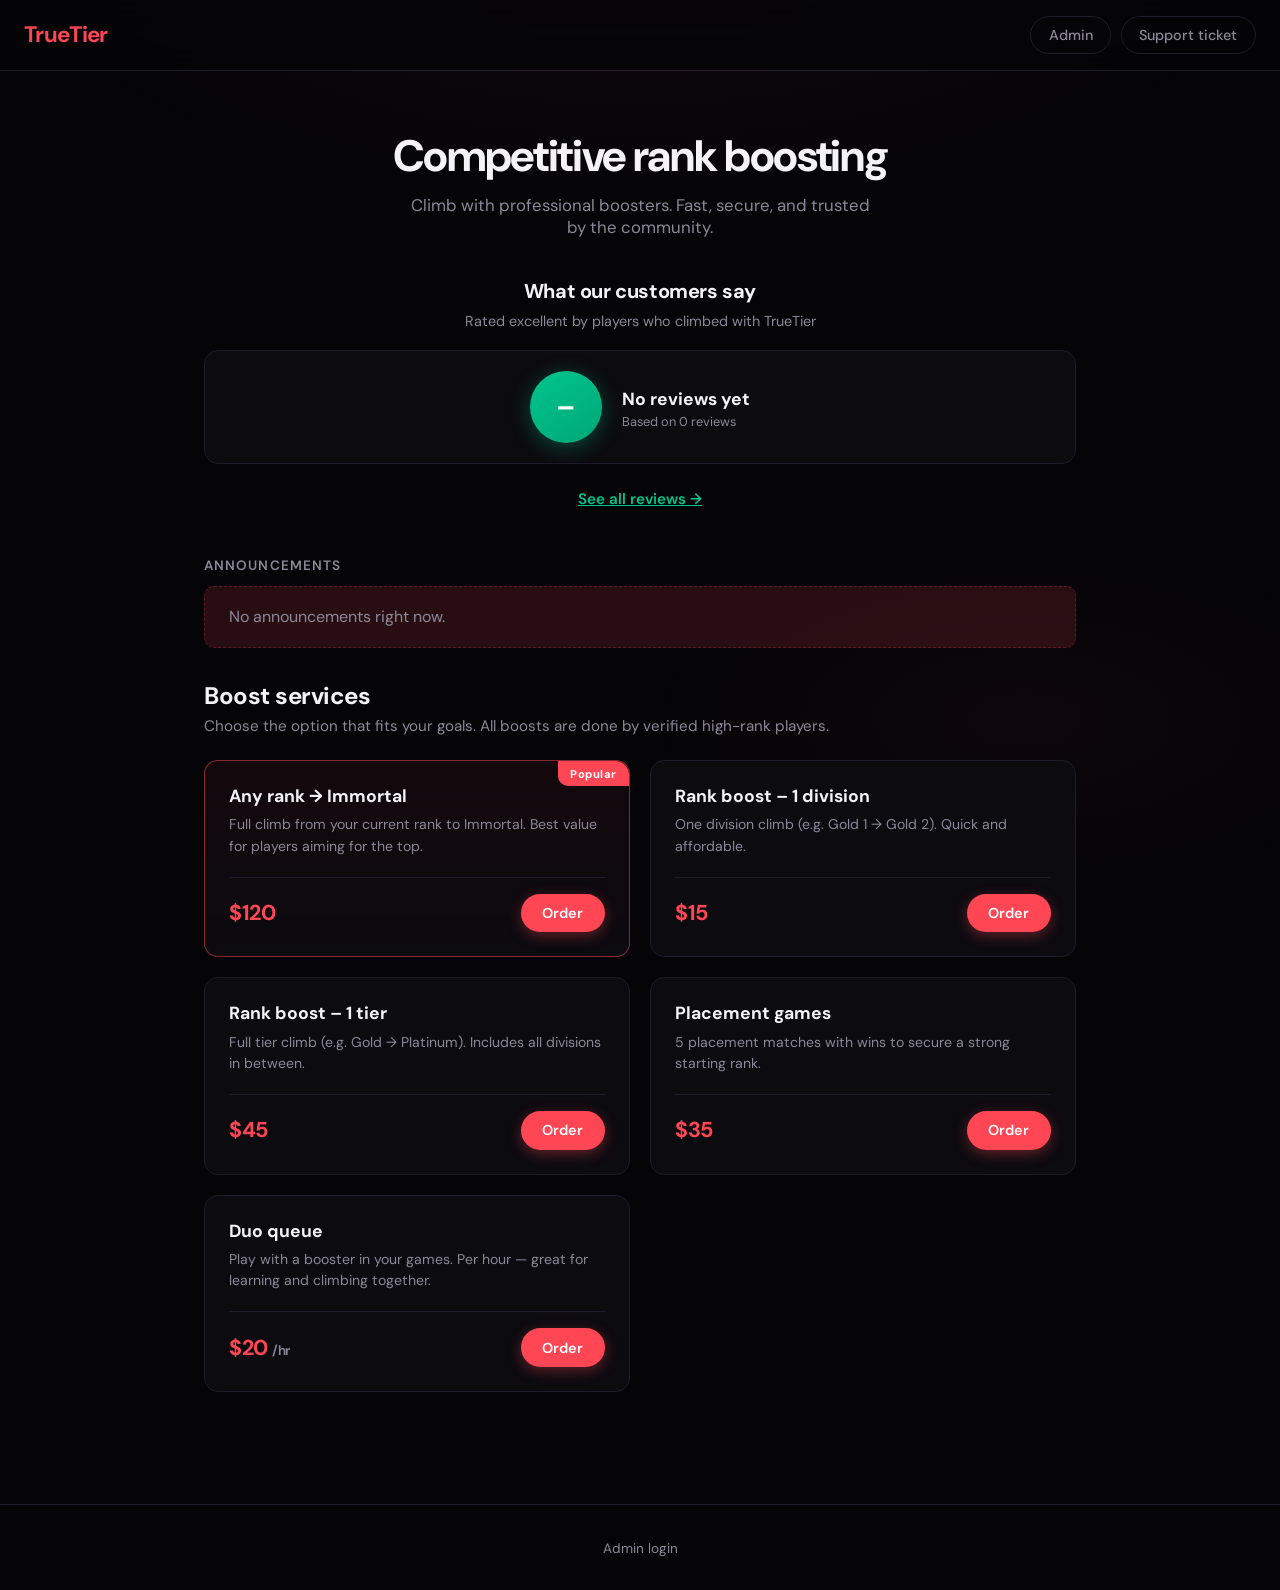
==== commit 10c7ece1: "Add files via upload" ====
--- a/index.html
+++ b/index.html
@@ -6,30 +6,34 @@
   <title>TrueTier – Rank Boosting</title>
   <link rel="preconnect" href="https://fonts.googleapis.com">
   <link rel="preconnect" href="https://fonts.gstatic.com" crossorigin>
-  <link href="https://fonts.googleapis.com/css2?family=Outfit:wght@400;500;600;700&display=swap" rel="stylesheet">
+  <link href="https://fonts.googleapis.com/css2?family=DM+Sans:ital,opsz,wght@0,9..40,400;0,9..40,500;0,9..40,600;0,9..40,700&display=swap" rel="stylesheet">
   <script src="https://www.gstatic.com/firebasejs/10.7.1/firebase-app-compat.js"></script>
   <script src="https://www.gstatic.com/firebasejs/10.7.1/firebase-auth-compat.js"></script>
   <script src="https://www.gstatic.com/firebasejs/10.7.1/firebase-database-compat.js"></script>
   <script src="https://www.gstatic.com/firebasejs/10.7.1/firebase-storage-compat.js"></script>
   <style>
     :root {
-      --bg: #060608;
-      --surface: #0c0b0f;
-      --surface-2: #121118;
-      --border: #1c1a22;
+      --bg: #050508;
+      --surface: #0c0b10;
+      --surface-2: #12101a;
+      --border: #1e1c28;
       --accent: #ff4655;
-      --accent-soft: rgba(255, 70, 85, 0.12);
-      --text: #f2f1f4;
-      --text-muted: #88849a;
-      --radius: 16px;
-      --radius-sm: 12px;
-      --tp-green: #00b67a;
-      --tp-green-dark: #009e6a;
+      --accent-hover: #ff5c6a;
+      --accent-soft: rgba(255, 70, 85, 0.14);
+      --text: #f4f3f8;
+      --text-muted: #8c8898;
+      --radius: 14px;
+      --radius-sm: 10px;
+      --radius-pill: 999px;
+      --tp-green: #00c48c;
+      --tp-green-dark: #00a876;
+      --shadow: 0 4px 24px rgba(0,0,0,0.25);
+      --ease-out: cubic-bezier(0.22, 1, 0.36, 1);
     }
     * { box-sizing: border-box; margin: 0; padding: 0; }
     html { scroll-behavior: smooth; }
     body {
-      font-family: 'Outfit', sans-serif;
+      font-family: 'DM Sans', sans-serif;
       background: var(--bg);
       min-height: 100vh;
       color: var(--text);
@@ -38,10 +42,17 @@
     .bg-wrap {
       position: fixed;
       inset: 0;
-      background: radial-gradient(ellipse 90% 60% at 50% -10%, rgba(255,70,85,0.06) 0%, transparent 50%);
+      background:
+        radial-gradient(ellipse 100% 70% at 50% -15%, rgba(255,70,85,0.08) 0%, transparent 55%),
+        radial-gradient(ellipse 60% 40% at 80% 80%, rgba(255,70,85,0.04) 0%, transparent 50%);
       pointer-events: none;
       z-index: 0;
     }
+    @keyframes fadeInUp {
+      from { opacity: 0; transform: translateY(20px); }
+      to { opacity: 1; transform: translateY(0); }
+    }
+    @keyframes fadeIn { from { opacity: 0; } to { opacity: 1; } }
     header {
       position: sticky;
       top: 0;
@@ -50,26 +61,41 @@
       align-items: center;
       justify-content: space-between;
       padding: 1rem 1.5rem;
-      background: rgba(6, 6, 8, 0.9);
-      backdrop-filter: blur(12px);
+      background: rgba(5, 5, 8, 0.85);
+      backdrop-filter: blur(16px);
       border-bottom: 1px solid var(--border);
-    }
-    .logo { color: var(--accent); font-size: 1.35rem; font-weight: 700; letter-spacing: -0.02em; text-decoration: none; }
-    .nav-actions { display: flex; align-items: center; gap: 0.75rem; }
+      animation: fadeIn 0.5s var(--ease-out);
+    }
+    .logo {
+      color: var(--accent);
+      font-size: 1.4rem;
+      font-weight: 700;
+      letter-spacing: -0.03em;
+      text-decoration: none;
+      transition: color 0.2s, transform 0.2s;
+    }
+    .logo:hover { color: var(--accent-hover); transform: scale(1.02); }
+    .nav-actions { display: flex; align-items: center; gap: 0.6rem; flex-wrap: wrap; }
     .btn-outline {
-      padding: 0.5rem 1rem;
+      padding: 0.55rem 1.1rem;
       background: transparent;
       border: 1px solid var(--border);
-      border-radius: var(--radius-sm);
+      border-radius: var(--radius-pill);
       color: var(--text-muted);
       font-family: inherit;
       font-size: 0.9rem;
       font-weight: 500;
       cursor: pointer;
       text-decoration: none;
-      transition: all 0.2s;
-    }
-    .btn-outline:hover { border-color: var(--accent); color: var(--accent); }
+      transition: all 0.25s var(--ease-out);
+    }
+    .btn-outline:hover {
+      border-color: var(--accent);
+      color: var(--accent);
+      background: var(--accent-soft);
+      transform: translateY(-1px);
+    }
+    .btn-outline:active { transform: translateY(0); }
     .profile-wrap { position: relative; }
     .profile-btn {
       display: flex;
@@ -78,26 +104,27 @@
       padding: 0.35rem 0.6rem 0.35rem 0.35rem;
       background: var(--surface-2);
       border: 1px solid var(--border);
-      border-radius: 999px;
+      border-radius: var(--radius-pill);
       color: var(--text);
       cursor: pointer;
       font-size: 0.9rem;
       font-weight: 500;
-      transition: border-color 0.2s;
-    }
-    .profile-btn:hover { border-color: var(--accent); }
+      transition: all 0.25s var(--ease-out);
+    }
+    .profile-btn:hover { border-color: var(--accent); background: var(--accent-soft); }
     .profile-btn img { width: 28px; height: 28px; border-radius: 50%; object-fit: cover; background: var(--border); }
     .profile-drop {
       position: absolute;
-      top: calc(100% + 6px);
+      top: calc(100% + 8px);
       right: 0;
       min-width: 200px;
       background: var(--surface-2);
       border: 1px solid var(--border);
-      border-radius: var(--radius-sm);
+      border-radius: var(--radius);
       padding: 1rem;
       display: none;
-      box-shadow: 0 16px 40px rgba(0,0,0,0.4);
+      box-shadow: var(--shadow);
+      animation: fadeIn 0.2s var(--ease-out);
     }
     .profile-drop.open { display: block; }
     .profile-drop .name { color: var(--accent); font-weight: 600; font-size: 0.95rem; }
@@ -108,12 +135,18 @@
     .badge-mini.customer { background: rgba(34,197,94,0.2); color: #86efac; }
     .profile-drop a { display: block; margin-top: 0.6rem; color: var(--accent); font-size: 0.9rem; text-decoration: none; }
     .profile-drop a:hover { text-decoration: underline; }
-    .profile-drop button { width: 100%; margin-top: 0.5rem; padding: 0.5rem; background: var(--border); border: none; border-radius: 8px; color: var(--text); cursor: pointer; font-size: 0.85rem; font-family: inherit; }
-    .profile-drop button:hover { background: var(--accent); color: #fff; }
+    .profile-drop button {
+      width: 100%; margin-top: 0.5rem; padding: 0.6rem;
+      background: var(--border); border: none; border-radius: var(--radius-sm);
+      color: var(--text); cursor: pointer; font-size: 0.85rem; font-family: inherit;
+      transition: all 0.2s var(--ease-out);
+    }
+    .profile-drop button:hover { background: var(--accent); color: #fff; transform: translateY(-1px); }
     main { position: relative; z-index: 1; max-width: 920px; margin: 0 auto; padding: 0 1.5rem 3rem; }
     .hero {
       text-align: center;
       padding: 3.5rem 0 2.5rem;
+      animation: fadeInUp 0.7s var(--ease-out);
     }
     .hero h1 {
       font-size: clamp(1.85rem, 4vw, 2.75rem);
@@ -126,6 +159,7 @@
     /* Trustpilot-style reviews */
     .reviews-section {
       margin-bottom: 3rem;
+      animation: fadeInUp 0.6s var(--ease-out) 0.15s backwards;
     }
     .reviews-section .section-head {
       text-align: center;
@@ -158,7 +192,7 @@
       width: 72px;
       height: 72px;
       border-radius: 50%;
-      background: var(--tp-green);
+      background: linear-gradient(145deg, var(--tp-green) 0%, var(--tp-green-dark) 100%);
       color: #fff;
       display: flex;
       align-items: center;
@@ -166,6 +200,7 @@
       font-size: 1.75rem;
       font-weight: 700;
       line-height: 1;
+      box-shadow: 0 4px 20px rgba(0, 196, 140, 0.35);
     }
     .reviews-score-box .score-info {
       text-align: left;
@@ -227,12 +262,13 @@
       padding: 1.25rem 1.35rem;
       background: var(--surface);
       border: 1px solid var(--border);
-      border-radius: var(--radius-sm);
-      transition: border-color 0.2s, box-shadow 0.2s;
+      border-radius: var(--radius);
+      transition: all 0.3s var(--ease-out);
     }
     .review-card:hover {
-      border-color: rgba(0, 182, 122, 0.35);
-      box-shadow: 0 6px 24px rgba(0, 0, 0, 0.2);
+      border-color: rgba(0, 196, 140, 0.4);
+      box-shadow: 0 8px 28px rgba(0, 0, 0, 0.25);
+      transform: translateY(-2px);
     }
     .review-card .stars {
       display: flex;
@@ -279,7 +315,7 @@
     .review-card.empty-state .stars .star { opacity: 0.7; }
     .review-card.empty-state .text { color: var(--text-muted); }
     .review-card.empty-state .author-info .verified { color: var(--text-muted); }
-    .announcements { margin-bottom: 2rem; }
+    .announcements { margin-bottom: 2rem; animation: fadeInUp 0.6s var(--ease-out) 0.2s backwards; }
     .announcements h2 { font-size: 0.85rem; font-weight: 600; color: var(--text-muted); text-transform: uppercase; letter-spacing: 0.08em; margin-bottom: 0.75rem; }
     .announcement {
       background: var(--accent-soft);
@@ -291,7 +327,7 @@
     .announcement h3 { font-size: 0.95rem; color: var(--accent); margin-bottom: 0.3rem; }
     .announcement p { color: var(--text-muted); font-size: 0.88rem; line-height: 1.5; }
     .announcement.empty { border-style: dashed; color: var(--text-muted); }
-    .services-section { margin-bottom: 2rem; }
+    .services-section { margin-bottom: 2rem; animation: fadeInUp 0.6s var(--ease-out) 0.1s backwards; }
     .services-section .section-head { margin-bottom: 1.5rem; }
     .services-section .section-title {
       font-size: 1.5rem;
@@ -316,12 +352,19 @@
       padding: 1.5rem;
       display: flex;
       flex-direction: column;
-      transition: border-color 0.2s, box-shadow 0.2s, transform 0.2s;
-    }
+      transition: all 0.35s var(--ease-out);
+      animation: fadeInUp 0.6s var(--ease-out) backwards;
+    }
+    .service-card:nth-child(1) { animation-delay: 0.05s; }
+    .service-card:nth-child(2) { animation-delay: 0.1s; }
+    .service-card:nth-child(3) { animation-delay: 0.15s; }
+    .service-card:nth-child(4) { animation-delay: 0.2s; }
+    .service-card:nth-child(5) { animation-delay: 0.25s; }
+    .service-card:nth-child(6) { animation-delay: 0.3s; }
     .service-card:hover {
-      border-color: rgba(255, 70, 85, 0.4);
-      box-shadow: 0 12px 32px rgba(0, 0, 0, 0.25);
-      transform: translateY(-2px);
+      border-color: rgba(255, 70, 85, 0.45);
+      box-shadow: 0 12px 36px rgba(0, 0, 0, 0.3);
+      transform: translateY(-4px);
     }
     .service-card.featured {
       border-color: rgba(255, 70, 85, 0.5);
@@ -372,19 +415,20 @@
     }
     .service-card .service-price span { font-size: 0.85rem; font-weight: 600; color: var(--text-muted); }
     .service-card .btn-order {
-      padding: 0.6rem 1.25rem;
+      padding: 0.65rem 1.35rem;
       background: var(--accent);
       border: none;
-      border-radius: var(--radius-sm);
+      border-radius: var(--radius-pill);
       color: #fff;
       font-family: inherit;
       font-weight: 600;
       font-size: 0.9rem;
       cursor: pointer;
-      transition: background 0.2s, transform 0.05s;
-    }
-    .service-card .btn-order:hover { background: #e63d4d; transform: scale(1.02); }
-    .service-card .btn-order:active { transform: scale(0.98); }
+      transition: all 0.25s var(--ease-out);
+      box-shadow: 0 4px 14px rgba(255, 70, 85, 0.35);
+    }
+    .service-card .btn-order:hover { background: var(--accent-hover); transform: translateY(-2px); box-shadow: 0 6px 20px rgba(255, 70, 85, 0.4); }
+    .service-card .btn-order:active { transform: translateY(0); }
     footer {
       text-align: center;
       padding: 2rem 1.5rem;
@@ -409,13 +453,14 @@
     .modal-overlay {
       position: fixed;
       inset: 0;
-      background: rgba(0,0,0,0.65);
-      backdrop-filter: blur(4px);
+      background: rgba(0,0,0,0.7);
+      backdrop-filter: blur(8px);
       z-index: 150;
       display: none;
       align-items: center;
       justify-content: center;
       padding: 1.5rem;
+      animation: fadeIn 0.25s var(--ease-out);
     }
     .modal-overlay.show { display: flex; }
     .modal {
@@ -425,6 +470,8 @@
       border: 1px solid var(--border);
       border-radius: var(--radius);
       padding: 1.5rem;
+      box-shadow: 0 24px 48px rgba(0,0,0,0.4);
+      animation: fadeInUp 0.3s var(--ease-out);
     }
     .modal h3 { font-size: 1.1rem; margin-bottom: 1rem; color: var(--text); }
     .modal label { display: block; font-size: 0.8rem; color: var(--text-muted); margin-bottom: 0.35rem; }
@@ -441,9 +488,28 @@
     }
     .modal textarea { min-height: 90px; resize: vertical; }
     .modal .actions { display: flex; gap: 0.75rem; margin-top: 1rem; }
-    .modal .actions button { flex: 1; padding: 0.65rem; border-radius: var(--radius-sm); font-family: inherit; font-size: 0.9rem; font-weight: 500; cursor: pointer; border: none; }
+    .modal .actions button {
+      flex: 1; padding: 0.7rem; border-radius: var(--radius-pill);
+      font-family: inherit; font-size: 0.9rem; font-weight: 600; cursor: pointer; border: none;
+      transition: all 0.2s var(--ease-out);
+    }
     .modal .actions .primary { background: var(--accent); color: #fff; }
+    .modal .actions .primary:hover { background: var(--accent-hover); transform: translateY(-1px); }
     .modal .actions .secondary { background: var(--border); color: var(--text); }
+    .modal .actions .secondary:hover { background: #2a2830; }
+    .modal button.secondary {
+      padding: 0.5rem 1rem;
+      background: var(--border);
+      border: none;
+      border-radius: var(--radius-pill);
+      color: var(--text);
+      font-family: inherit;
+      font-size: 0.9rem;
+      font-weight: 500;
+      cursor: pointer;
+      transition: all 0.2s var(--ease-out);
+    }
+    .modal button.secondary:hover { background: #2a2830; }
     .file-input { position: absolute; width: 0.1px; height: 0.1px; opacity: 0; overflow: hidden; z-index: -1; }
     .file-btn-wrap { display: flex; align-items: center; gap: 0.5rem; margin-bottom: 0.5rem; flex-wrap: wrap; }
     .file-trigger { margin: 0; }
@@ -461,16 +527,18 @@
       position: fixed;
       bottom: 1.5rem;
       left: 50%;
-      transform: translateX(-50%) translateY(100px);
-      padding: 0.75rem 1.25rem;
+      transform: translateX(-50%) translateY(24px);
+      padding: 0.85rem 1.5rem;
       background: var(--surface-2);
       border: 1px solid var(--accent);
-      border-radius: var(--radius-sm);
+      border-radius: var(--radius-pill);
       color: var(--text);
       font-size: 0.9rem;
+      font-weight: 500;
       z-index: 160;
       opacity: 0;
-      transition: transform 0.3s, opacity 0.3s;
+      box-shadow: var(--shadow);
+      transition: transform 0.35s var(--ease-out), opacity 0.35s;
     }
     .toast.show { transform: translateX(-50%) translateY(0); opacity: 1; }
     .admin-status-dot {
@@ -670,9 +738,6 @@
     </div>
   </div>
 
-We’ll   <div class="toast" id="toast"></div>
-  -->’d   <div class="toast" id="toast">  </div>
-
   <div class="toast" id="toast"></div>
 
   <script>
@@ -725,7 +790,7 @@
             db.ref('users/' + user.uid + '/badges/community').set(true);
           }
           var name = d.displayName || user.email.split('@')[0] || 'User';
-          var photo = d.photoURL || user.photoURL || ('https://ui-avatars.com/api/?name=' + encodeURIComponent(user.email) + '&background=1c1a22&color=ff4655');
+          var photo = 'https://ui-avatars.com/api/?name=User&background=1e1c24&color=ff4655';
           document.getElementById('profileWrap').style.display = 'flex';
           var navProfile = document.getElementById('navProfile');
           if (navProfile) navProfile.style.display = 'inline-block';
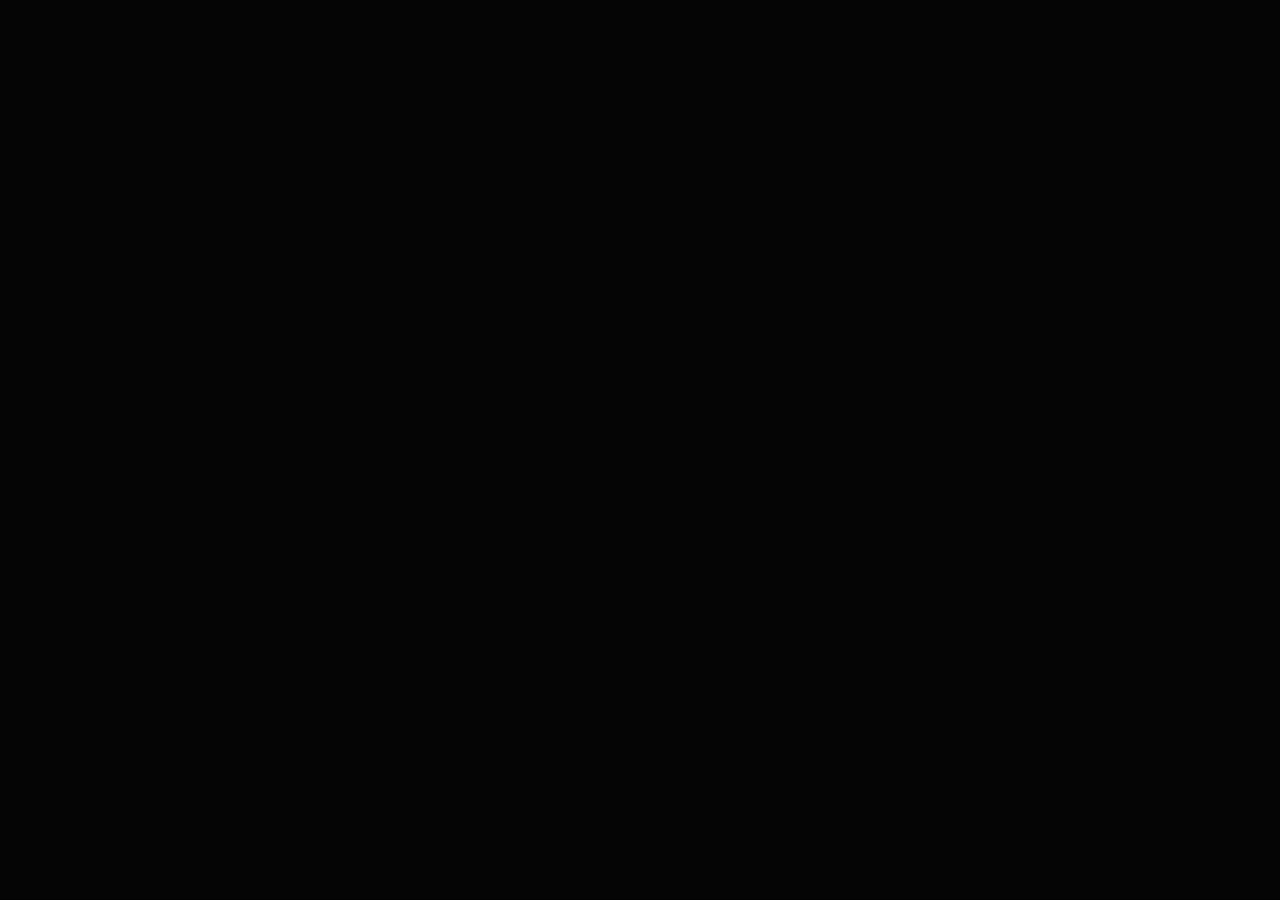
==== commit eb7c74e0: "Add files via upload" ====
--- a/index.html
+++ b/index.html
@@ -1,1107 +1,25 @@
 <!DOCTYPE html>
 <html lang="en">
 <head>
-  <meta charset="UTF-8">
-  <meta name="viewport" content="width=device-width, initial-scale=1.0">
-  <title>TrueTier – Rank Boosting</title>
-  <link rel="preconnect" href="https://fonts.googleapis.com">
-  <link rel="preconnect" href="https://fonts.gstatic.com" crossorigin>
-  <link href="https://fonts.googleapis.com/css2?family=DM+Sans:ital,opsz,wght@0,9..40,400;0,9..40,500;0,9..40,600;0,9..40,700&display=swap" rel="stylesheet">
-  <script src="https://www.gstatic.com/firebasejs/10.7.1/firebase-app-compat.js"></script>
-  <script src="https://www.gstatic.com/firebasejs/10.7.1/firebase-auth-compat.js"></script>
-  <script src="https://www.gstatic.com/firebasejs/10.7.1/firebase-database-compat.js"></script>
-  <script src="https://www.gstatic.com/firebasejs/10.7.1/firebase-storage-compat.js"></script>
-  <style>
-    :root {
-      --bg: #050508;
-      --surface: #0c0b10;
-      --surface-2: #12101a;
-      --border: #1e1c28;
-      --accent: #ff4655;
-      --accent-hover: #ff5c6a;
-      --accent-soft: rgba(255, 70, 85, 0.14);
-      --text: #f4f3f8;
-      --text-muted: #8c8898;
-      --radius: 14px;
-      --radius-sm: 10px;
-      --radius-pill: 999px;
-      --tp-green: #00c48c;
-      --tp-green-dark: #00a876;
-      --shadow: 0 4px 24px rgba(0,0,0,0.25);
-      --ease-out: cubic-bezier(0.22, 1, 0.36, 1);
-    }
-    * { box-sizing: border-box; margin: 0; padding: 0; }
-    html { scroll-behavior: smooth; }
-    body {
-      font-family: 'DM Sans', sans-serif;
-      background: var(--bg);
-      min-height: 100vh;
-      color: var(--text);
-      overflow-x: hidden;
-    }
-    .bg-wrap {
-      position: fixed;
-      inset: 0;
-      background:
-        radial-gradient(ellipse 100% 70% at 50% -15%, rgba(255,70,85,0.08) 0%, transparent 55%),
-        radial-gradient(ellipse 60% 40% at 80% 80%, rgba(255,70,85,0.04) 0%, transparent 50%);
-      pointer-events: none;
-      z-index: 0;
-    }
-    @keyframes fadeInUp {
-      from { opacity: 0; transform: translateY(20px); }
-      to { opacity: 1; transform: translateY(0); }
-    }
-    @keyframes fadeIn { from { opacity: 0; } to { opacity: 1; } }
-    header {
-      position: sticky;
-      top: 0;
-      z-index: 100;
-      display: flex;
-      align-items: center;
-      justify-content: space-between;
-      padding: 1rem 1.5rem;
-      background: rgba(5, 5, 8, 0.85);
-      backdrop-filter: blur(16px);
-      border-bottom: 1px solid var(--border);
-      animation: fadeIn 0.5s var(--ease-out);
-    }
-    .logo {
-      color: var(--accent);
-      font-size: 1.4rem;
-      font-weight: 700;
-      letter-spacing: -0.03em;
-      text-decoration: none;
-      transition: color 0.2s, transform 0.2s;
-    }
-    .logo:hover { color: var(--accent-hover); transform: scale(1.02); }
-    .nav-actions { display: flex; align-items: center; gap: 0.6rem; flex-wrap: wrap; }
-    .btn-outline {
-      padding: 0.55rem 1.1rem;
-      background: transparent;
-      border: 1px solid var(--border);
-      border-radius: var(--radius-pill);
-      color: var(--text-muted);
-      font-family: inherit;
-      font-size: 0.9rem;
-      font-weight: 500;
-      cursor: pointer;
-      text-decoration: none;
-      transition: all 0.25s var(--ease-out);
-    }
-    .btn-outline:hover {
-      border-color: var(--accent);
-      color: var(--accent);
-      background: var(--accent-soft);
-      transform: translateY(-1px);
-    }
-    .btn-outline:active { transform: translateY(0); }
-    .profile-wrap { position: relative; }
-    .profile-btn {
-      display: flex;
-      align-items: center;
-      gap: 0.5rem;
-      padding: 0.35rem 0.6rem 0.35rem 0.35rem;
-      background: var(--surface-2);
-      border: 1px solid var(--border);
-      border-radius: var(--radius-pill);
-      color: var(--text);
-      cursor: pointer;
-      font-size: 0.9rem;
-      font-weight: 500;
-      transition: all 0.25s var(--ease-out);
-    }
-    .profile-btn:hover { border-color: var(--accent); background: var(--accent-soft); }
-    .profile-btn img { width: 28px; height: 28px; border-radius: 50%; object-fit: cover; background: var(--border); }
-    .profile-drop {
-      position: absolute;
-      top: calc(100% + 8px);
-      right: 0;
-      min-width: 200px;
-      background: var(--surface-2);
-      border: 1px solid var(--border);
-      border-radius: var(--radius);
-      padding: 1rem;
-      display: none;
-      box-shadow: var(--shadow);
-      animation: fadeIn 0.2s var(--ease-out);
-    }
-    .profile-drop.open { display: block; }
-    .profile-drop .name { color: var(--accent); font-weight: 600; font-size: 0.95rem; }
-    .profile-drop .email { color: var(--text-muted); font-size: 0.8rem; margin-top: 0.2rem; }
-    .profile-drop .badges-mini { margin-top: 0.4rem; }
-    .badge-mini { display: inline-block; padding: 0.15rem 0.45rem; border-radius: 999px; font-size: 0.65rem; font-weight: 600; margin-right: 0.25rem; }
-    .badge-mini.community { background: rgba(99,102,241,0.2); color: #a5b4fc; }
-    .badge-mini.customer { background: rgba(34,197,94,0.2); color: #86efac; }
-    .profile-drop a { display: block; margin-top: 0.6rem; color: var(--accent); font-size: 0.9rem; text-decoration: none; }
-    .profile-drop a:hover { text-decoration: underline; }
-    .profile-drop button {
-      width: 100%; margin-top: 0.5rem; padding: 0.6rem;
-      background: var(--border); border: none; border-radius: var(--radius-sm);
-      color: var(--text); cursor: pointer; font-size: 0.85rem; font-family: inherit;
-      transition: all 0.2s var(--ease-out);
-    }
-    .profile-drop button:hover { background: var(--accent); color: #fff; transform: translateY(-1px); }
-    main { position: relative; z-index: 1; max-width: 920px; margin: 0 auto; padding: 0 1.5rem 3rem; }
-    .hero {
-      text-align: center;
-      padding: 3.5rem 0 2.5rem;
-      animation: fadeInUp 0.7s var(--ease-out);
-    }
-    .hero h1 {
-      font-size: clamp(1.85rem, 4vw, 2.75rem);
-      font-weight: 700;
-      letter-spacing: -0.03em;
-      margin-bottom: 0.6rem;
-      color: var(--text);
-    }
-    .hero p { color: var(--text-muted); font-size: 1.05rem; max-width: 480px; margin: 0 auto; }
-    /* Trustpilot-style reviews */
-    .reviews-section {
-      margin-bottom: 3rem;
-      animation: fadeInUp 0.6s var(--ease-out) 0.15s backwards;
-    }
-    .reviews-section .section-head {
-      text-align: center;
-      margin-bottom: 1.25rem;
-    }
-    .reviews-section .section-head h2 {
-      font-size: 1.25rem;
-      font-weight: 700;
-      color: var(--text);
-      letter-spacing: -0.02em;
-      margin-bottom: 0.5rem;
-    }
-    .reviews-section .section-head p {
-      font-size: 0.9rem;
-      color: var(--text-muted);
-    }
-    .reviews-score-box {
-      display: flex;
-      align-items: center;
-      justify-content: center;
-      gap: 1.25rem;
-      flex-wrap: wrap;
-      padding: 1.25rem 1.5rem;
-      background: var(--surface);
-      border: 1px solid var(--border);
-      border-radius: var(--radius);
-      margin-bottom: 1.5rem;
-    }
-    .reviews-score-box .score-circle {
-      width: 72px;
-      height: 72px;
-      border-radius: 50%;
-      background: linear-gradient(145deg, var(--tp-green) 0%, var(--tp-green-dark) 100%);
-      color: #fff;
-      display: flex;
-      align-items: center;
-      justify-content: center;
-      font-size: 1.75rem;
-      font-weight: 700;
-      line-height: 1;
-      box-shadow: 0 4px 20px rgba(0, 196, 140, 0.35);
-    }
-    .reviews-score-box .score-info {
-      text-align: left;
-    }
-    .reviews-score-box .score-stars {
-      display: flex;
-      gap: 2px;
-      margin-bottom: 0.25rem;
-    }
-    .reviews-score-box .score-stars .star { color: var(--tp-green); font-size: 1.25rem; }
-    .reviews-score-box .score-label {
-      font-size: 1.1rem;
-      font-weight: 700;
-      color: var(--text);
-      margin-bottom: 0.15rem;
-    }
-    .reviews-score-box .score-based {
-      font-size: 0.8rem;
-      color: var(--text-muted);
-    }
-    .reviews-strip-wrap {
-      position: relative;
-      margin: 0 -1.5rem;
-      padding: 1.5rem 0;
-    }
-    .reviews-strip-wrap::before,
-    .reviews-strip-wrap::after {
-      content: '';
-      position: absolute;
-      top: 0;
-      bottom: 0;
-      width: 80px;
-      z-index: 2;
-      pointer-events: none;
-    }
-    .reviews-strip-wrap::before {
-      left: 0;
-      background: linear-gradient(to right, var(--bg) 0%, transparent 100%);
-    }
-    .reviews-strip-wrap::after {
-      right: 0;
-      background: linear-gradient(to left, var(--bg) 0%, transparent 100%);
-    }
-    .reviews-track {
-      display: flex;
-      gap: 1rem;
-      animation: scrollReviews 50s linear infinite;
-      width: max-content;
-      padding: 0 1.5rem;
-    }
-    .reviews-track:hover { animation-play-state: paused; }
-    @keyframes scrollReviews {
-      0% { transform: translateX(0); }
-      100% { transform: translateX(-50%); }
-    }
-    .review-card {
-      flex-shrink: 0;
-      width: 300px;
-      padding: 1.25rem 1.35rem;
-      background: var(--surface);
-      border: 1px solid var(--border);
-      border-radius: var(--radius);
-      transition: all 0.3s var(--ease-out);
-    }
-    .review-card:hover {
-      border-color: rgba(0, 196, 140, 0.4);
-      box-shadow: 0 8px 28px rgba(0, 0, 0, 0.25);
-      transform: translateY(-2px);
-    }
-    .review-card .stars {
-      display: flex;
-      gap: 2px;
-      margin-bottom: 0.5rem;
-    }
-    .review-card .stars .star { color: var(--tp-green); font-size: 1rem; }
-    .review-card .stars .star.empty { color: var(--border); opacity: 0.6; }
-    .review-card .rating-label {
-      font-size: 0.8rem;
-      font-weight: 700;
-      color: var(--tp-green);
-      margin-bottom: 0.6rem;
-      text-transform: uppercase;
-      letter-spacing: 0.03em;
-    }
-    .review-card .text {
-      font-size: 0.9rem;
-      color: var(--text);
-      line-height: 1.55;
-      margin-bottom: 1rem;
-    }
-    .review-card .author-row {
-      display: flex;
-      align-items: center;
-      justify-content: space-between;
-      gap: 0.5rem;
-      flex-wrap: wrap;
-    }
-    .review-card .author-info .name { font-size: 0.85rem; font-weight: 600; color: var(--text); display: block; }
-    .review-card .author-info .verified {
-      font-size: 0.75rem;
-      color: var(--tp-green);
-      font-weight: 600;
-      display: inline-flex;
-      align-items: center;
-      gap: 0.25rem;
-    }
-    .review-card .author-info .verified::before {
-      content: '✓';
-      font-weight: 700;
-    }
-    .review-card.empty-state .rating-label,
-    .review-card.empty-state .stars .star { opacity: 0.7; }
-    .review-card.empty-state .text { color: var(--text-muted); }
-    .review-card.empty-state .author-info .verified { color: var(--text-muted); }
-    .announcements { margin-bottom: 2rem; animation: fadeInUp 0.6s var(--ease-out) 0.2s backwards; }
-    .announcements h2 { font-size: 0.85rem; font-weight: 600; color: var(--text-muted); text-transform: uppercase; letter-spacing: 0.08em; margin-bottom: 0.75rem; }
-    .announcement {
-      background: var(--accent-soft);
-      border: 1px solid rgba(255,70,85,0.25);
-      border-radius: var(--radius-sm);
-      padding: 1.2rem 1.5rem;
-      margin-bottom: 0.6rem;
-    }
-    .announcement h3 { font-size: 0.95rem; color: var(--accent); margin-bottom: 0.3rem; }
-    .announcement p { color: var(--text-muted); font-size: 0.88rem; line-height: 1.5; }
-    .announcement.empty { border-style: dashed; color: var(--text-muted); }
-    .services-section { margin-bottom: 2rem; animation: fadeInUp 0.6s var(--ease-out) 0.1s backwards; }
-    .services-section .section-head { margin-bottom: 1.5rem; }
-    .services-section .section-title {
-      font-size: 1.5rem;
-      font-weight: 700;
-      color: var(--text);
-      letter-spacing: -0.02em;
-      margin-bottom: 0.35rem;
-    }
-    .services-section .section-desc {
-      font-size: 0.95rem;
-      color: var(--text-muted);
-    }
-    .services-grid {
-      display: grid;
-      grid-template-columns: repeat(auto-fill, minmax(280px, 1fr));
-      gap: 1.25rem;
-    }
-    .service-card {
-      background: var(--surface);
-      border: 1px solid var(--border);
-      border-radius: var(--radius);
-      padding: 1.5rem;
-      display: flex;
-      flex-direction: column;
-      transition: all 0.35s var(--ease-out);
-      animation: fadeInUp 0.6s var(--ease-out) backwards;
-    }
-    .service-card:nth-child(1) { animation-delay: 0.05s; }
-    .service-card:nth-child(2) { animation-delay: 0.1s; }
-    .service-card:nth-child(3) { animation-delay: 0.15s; }
-    .service-card:nth-child(4) { animation-delay: 0.2s; }
-    .service-card:nth-child(5) { animation-delay: 0.25s; }
-    .service-card:nth-child(6) { animation-delay: 0.3s; }
-    .service-card:hover {
-      border-color: rgba(255, 70, 85, 0.45);
-      box-shadow: 0 12px 36px rgba(0, 0, 0, 0.3);
-      transform: translateY(-4px);
-    }
-    .service-card.featured {
-      border-color: rgba(255, 70, 85, 0.5);
-      background: linear-gradient(180deg, rgba(255, 70, 85, 0.06) 0%, var(--surface) 100%);
-      position: relative;
-    }
-    .service-card.featured::before {
-      content: 'Popular';
-      position: absolute;
-      top: 0;
-      right: 0;
-      padding: 0.35rem 0.75rem;
-      background: var(--accent);
-      color: #fff;
-      font-size: 0.7rem;
-      font-weight: 700;
-      letter-spacing: 0.05em;
-      border-radius: 0 var(--radius) 0 10px;
-    }
-    .service-card .service-name {
-      font-size: 1.1rem;
-      font-weight: 700;
-      color: var(--text);
-      margin-bottom: 0.4rem;
-      line-height: 1.3;
-    }
-    .service-card .service-desc {
-      font-size: 0.88rem;
-      color: var(--text-muted);
-      line-height: 1.5;
-      flex: 1;
-      margin-bottom: 1.25rem;
-    }
-    .service-card .service-footer {
-      display: flex;
-      align-items: center;
-      justify-content: space-between;
-      gap: 1rem;
-      margin-top: auto;
-      padding-top: 1rem;
-      border-top: 1px solid var(--border);
-    }
-    .service-card .service-price {
-      font-size: 1.35rem;
-      font-weight: 700;
-      color: var(--accent);
-      letter-spacing: -0.02em;
-    }
-    .service-card .service-price span { font-size: 0.85rem; font-weight: 600; color: var(--text-muted); }
-    .service-card .btn-order {
-      padding: 0.65rem 1.35rem;
-      background: var(--accent);
-      border: none;
-      border-radius: var(--radius-pill);
-      color: #fff;
-      font-family: inherit;
-      font-weight: 600;
-      font-size: 0.9rem;
-      cursor: pointer;
-      transition: all 0.25s var(--ease-out);
-      box-shadow: 0 4px 14px rgba(255, 70, 85, 0.35);
-    }
-    .service-card .btn-order:hover { background: var(--accent-hover); transform: translateY(-2px); box-shadow: 0 6px 20px rgba(255, 70, 85, 0.4); }
-    .service-card .btn-order:active { transform: translateY(0); }
-    footer {
-      text-align: center;
-      padding: 2rem 1.5rem;
-      border-top: 1px solid var(--border);
-      margin-top: 2rem;
-    }
-    footer a { color: var(--text-muted); font-size: 0.85rem; text-decoration: none; }
-    footer a:hover { color: var(--accent); }
-    .banned-screen {
-      position: fixed;
-      inset: 0;
-      z-index: 200;
-      background: var(--bg);
-      display: none;
-      align-items: center;
-      justify-content: center;
-      padding: 2rem;
-      text-align: center;
-    }
-    .banned-screen.show { display: flex; }
-    .banned-screen h2 { color: var(--accent); margin-bottom: 0.5rem; }
-    .modal-overlay {
-      position: fixed;
-      inset: 0;
-      background: rgba(0,0,0,0.7);
-      backdrop-filter: blur(8px);
-      z-index: 150;
-      display: none;
-      align-items: center;
-      justify-content: center;
-      padding: 1.5rem;
-      animation: fadeIn 0.25s var(--ease-out);
-    }
-    .modal-overlay.show { display: flex; }
-    .modal {
-      width: 100%;
-      max-width: 420px;
-      background: var(--surface-2);
-      border: 1px solid var(--border);
-      border-radius: var(--radius);
-      padding: 1.5rem;
-      box-shadow: 0 24px 48px rgba(0,0,0,0.4);
-      animation: fadeInUp 0.3s var(--ease-out);
-    }
-    .modal h3 { font-size: 1.1rem; margin-bottom: 1rem; color: var(--text); }
-    .modal label { display: block; font-size: 0.8rem; color: var(--text-muted); margin-bottom: 0.35rem; }
-    .modal input, .modal textarea {
-      width: 100%;
-      padding: 0.65rem 1rem;
-      margin-bottom: 0.9rem;
-      background: var(--bg);
-      border: 1px solid var(--border);
-      border-radius: var(--radius-sm);
-      color: var(--text);
-      font-family: inherit;
-      font-size: 0.95rem;
-    }
-    .modal textarea { min-height: 90px; resize: vertical; }
-    .modal .actions { display: flex; gap: 0.75rem; margin-top: 1rem; }
-    .modal .actions button {
-      flex: 1; padding: 0.7rem; border-radius: var(--radius-pill);
-      font-family: inherit; font-size: 0.9rem; font-weight: 600; cursor: pointer; border: none;
-      transition: all 0.2s var(--ease-out);
-    }
-    .modal .actions .primary { background: var(--accent); color: #fff; }
-    .modal .actions .primary:hover { background: var(--accent-hover); transform: translateY(-1px); }
-    .modal .actions .secondary { background: var(--border); color: var(--text); }
-    .modal .actions .secondary:hover { background: #2a2830; }
-    .modal button.secondary {
-      padding: 0.5rem 1rem;
-      background: var(--border);
-      border: none;
-      border-radius: var(--radius-pill);
-      color: var(--text);
-      font-family: inherit;
-      font-size: 0.9rem;
-      font-weight: 500;
-      cursor: pointer;
-      transition: all 0.2s var(--ease-out);
-    }
-    .modal button.secondary:hover { background: #2a2830; }
-    .file-input { position: absolute; width: 0.1px; height: 0.1px; opacity: 0; overflow: hidden; z-index: -1; }
-    .file-btn-wrap { display: flex; align-items: center; gap: 0.5rem; margin-bottom: 0.5rem; flex-wrap: wrap; }
-    .file-trigger { margin: 0; }
-    .ticket-item { padding: 0.75rem 1rem; background: var(--surface-2); border: 1px solid var(--border); border-radius: var(--radius-sm); margin-bottom: 0.5rem; cursor: pointer; transition: border-color 0.2s; }
-    .ticket-item:hover { border-color: var(--accent); }
-    .ticket-item strong { display: block; margin-bottom: 0.25rem; }
-    .ticket-item span { font-size: 0.85rem; color: var(--text-muted); }
-    .ticket-thread-msg { padding: 0.6rem 0.75rem; margin-bottom: 0.5rem; border-radius: var(--radius-sm); font-size: 0.9rem; border-left: 3px solid var(--border); }
-    .ticket-thread-msg.admin { background: var(--accent-soft); border-left-color: var(--accent); }
-    .ticket-thread-msg .meta { font-size: 0.75rem; color: var(--text-muted); margin-top: 0.25rem; }
-    .ticket-thread-msg .attachments { margin-top: 0.5rem; display: flex; flex-wrap: wrap; gap: 0.5rem; }
-    .ticket-thread-msg .attachments a { display: block; }
-    .ticket-thread-msg .attachments img { max-width: 120px; max-height: 120px; border-radius: 8px; object-fit: cover; border: 1px solid var(--border); }
-    .toast {
-      position: fixed;
-      bottom: 1.5rem;
-      left: 50%;
-      transform: translateX(-50%) translateY(24px);
-      padding: 0.85rem 1.5rem;
-      background: var(--surface-2);
-      border: 1px solid var(--accent);
-      border-radius: var(--radius-pill);
-      color: var(--text);
-      font-size: 0.9rem;
-      font-weight: 500;
-      z-index: 160;
-      opacity: 0;
-      box-shadow: var(--shadow);
-      transition: transform 0.35s var(--ease-out), opacity 0.35s;
-    }
-    .toast.show { transform: translateX(-50%) translateY(0); opacity: 1; }
-    .admin-status-dot {
-      display: inline-block;
-      width: 8px;
-      height: 8px;
-      border-radius: 50%;
-      margin-right: 0.35rem;
-      vertical-align: middle;
-    }
-    .admin-status-dot.online { background: #22c55e; }
-    .admin-status-dot.away { background: #eab308; }
-    .admin-status-dot.dnd { background: var(--accent); }
-  </style>
+    <meta charset="UTF-8">
+    <meta name="viewport" content="width=device-width, initial-scale=1.0">
+    <title>FAYGO</title>
+    <link rel="stylesheet" href="style.css">
 </head>
 <body>
-  <div class="bg-wrap"></div>
-  <header>
-    <a href="/" class="logo">TrueTier</a>
-    <div class="nav-actions">
-      <a href="/admin" class="btn-outline">Admin</a>
-      <a href="/profile" class="btn-outline" id="navProfile" style="display: none;">Profile</a>
-      <a href="/chat" class="btn-outline" id="navChat" style="display:none;">Support chat</a>
-      <button type="button" class="btn-outline" id="btnTicket">Support ticket</button>
-      <button type="button" class="btn-outline" id="btnReview" style="display:none;">Leave review</button>
-      <div class="profile-wrap" id="profileWrap" style="display: none;">
-        <button type="button" class="profile-btn" id="profileBtn">
-          <img id="profileImg" src="" alt="">
-          <span id="profileName">User</span>
-          <span style="opacity:0.7;">▼</span>
-        </button>
-        <div class="profile-drop" id="profileDrop">
-          <p class="name" id="profileDropName">–</p>
-          <p class="email" id="profileDropEmail">–</p>
-          <div class="badges-mini" id="profileDropBadges"></div>
-          <a href="/profile">View profile</a>
-          <a href="/chat" id="profileDropChat" style="display:none;">Support chat</a>
-          <button type="button" id="btnLogout">Log out</button>
+    <div class="container">
+        <div class="logo">
+            <span class="letter f">F</span>
+            <span class="letter a">A</span>
+            <span class="letter y">Y</span>
+            <span class="letter g">G</span>
+            <span class="letter o">O</span>
         </div>
-      </div>
     </div>
-  </header>
-  <main>
-    <section class="hero">
-      <h1>Competitive rank boosting</h1>
-      <p>Climb with professional boosters. Fast, secure, and trusted by the community.</p>
-    </section>
-    <section class="reviews-section">
-      <div class="section-head">
-        <h2>What our customers say</h2>
-        <p>Rated excellent by players who climbed with TrueTier</p>
-      </div>
-      <div class="reviews-score-box" id="reviewsScoreBox">
-        <div class="score-circle" id="reviewsScoreNum">–</div>
-        <div class="score-info">
-          <div class="score-stars" id="reviewsScoreStars"></div>
-          <div class="score-label" id="reviewsScoreLabel">No reviews yet</div>
-          <div class="score-based" id="reviewsScoreBased">Based on 0 reviews</div>
-        </div>
-      </div>
-      <span style="display:none;" id="reviewsTrack"></span>
-          <div class="review-card empty-state" style="display:none;">
-            <div class="stars"><span class="star">★</span><span class="star">★</span><span class="star">★</span><span class="star">★</span><span class="star">★</span></div>
-            <div class="rating-label">X</div>
-            <div class="text">X</div>
-            <div class="author-row">
-              <div class="author-info"><span class="name">T</span><span class="verified">We’d feedback</span></div>
-            </div>
-          </div>
-      <p style="text-align:center;margin-top:0.75rem;"><a href="/reviews" style="color:var(--tp-green);font-weight:600;font-size:0.95rem;">See all reviews →</a></p>
-    </section>
-    <section class="announcements">
-      <h2>Announcements</h2>
-      <div id="announcementsList">
-        <div class="announcement empty">No announcements right now.</div>
-      </div>
-    </section>
-    <section class="services-section">
-      <div class="section-head">
-        <h2 class="section-title">Boost services</h2>
-        <p class="section-desc">Choose the option that fits your goals. All boosts are done by verified high-rank players.</p>
-      </div>
-      <div class="services-grid">
-        <div class="service-card featured">
-          <div class="service-name">Any rank → Immortal</div>
-          <div class="service-desc">Full climb from your current rank to Immortal. Best value for players aiming for the top.</div>
-          <div class="service-footer">
-            <div class="service-price">$120</div>
-            <button type="button" class="btn-order">Order</button>
-          </div>
-        </div>
-        <div class="service-card">
-          <div class="service-name">Rank boost – 1 division</div>
-          <div class="service-desc">One division climb (e.g. Gold 1 → Gold 2). Quick and affordable.</div>
-          <div class="service-footer">
-            <div class="service-price">$15</div>
-            <button type="button" class="btn-order">Order</button>
-          </div>
-        </div>
-        <div class="service-card">
-          <div class="service-name">Rank boost – 1 tier</div>
-          <div class="service-desc">Full tier climb (e.g. Gold → Platinum). Includes all divisions in between.</div>
-          <div class="service-footer">
-            <div class="service-price">$45</div>
-            <button type="button" class="btn-order">Order</button>
-          </div>
-        </div>
-        <div class="service-card">
-          <div class="service-name">Placement games</div>
-          <div class="service-desc">5 placement matches with wins to secure a strong starting rank.</div>
-          <div class="service-footer">
-            <div class="service-price">$35</div>
-            <button type="button" class="btn-order">Order</button>
-          </div>
-        </div>
-        <div class="service-card">
-          <div class="service-name">Duo queue</div>
-          <div class="service-desc">Play with a booster in your games. Per hour — great for learning and climbing together.</div>
-          <div class="service-footer">
-            <div class="service-price">$20 <span>/hr</span></div>
-            <button type="button" class="btn-order">Order</button>
-          </div>
-        </div>
-      </div>
-    </section>
-  </main>
-  <footer>
-    <a href="/admin">Admin login</a>
-  </footer>
-
-  <div class="banned-screen" id="bannedScreen">
-    <div>
-      <h2>Account restricted</h2>
-      <p>Your account has been restricted. Contact support if you believe this is an error.</p>
-    </div>
-  </div>
-
-  <div class="modal-overlay" id="ticketModal">
-    <div class="modal ticket-modal" onclick="event.stopPropagation()">
-      <div id="ticketScreenCreate">
-        <h3>Support ticket</h3>
-        <p style="margin-bottom:0.75rem;"><button type="button" class="secondary" id="ticketShowMy">My tickets</button></p>
-        <label>Subject</label>
-        <input type="text" id="ticketSubject" placeholder="Brief subject">
-        <label>Message</label>
-        <textarea id="ticketMessage" placeholder="Describe your issue or question..."></textarea>
-        <label style="margin-top:0.5rem;">Attach images (optional)</label>
-        <div class="file-btn-wrap">
-          <input type="file" id="ticketCreateFiles" accept="image/*" multiple class="file-input">
-          <button type="button" class="secondary file-trigger" data-for="ticketCreateFiles">Choose files</button>
-        </div>
-        <div class="actions">
-          <button type="button" class="secondary" id="ticketCancel">Cancel</button>
-          <button type="button" class="primary" id="ticketSubmit">Send</button>
-        </div>
-      </div>
-      <div id="ticketScreenList" style="display:none;">
-        <h3>My tickets</h3>
-        <p style="margin-bottom:0.75rem;"><button type="button" class="secondary" id="ticketBackToCreate">New ticket</button></p>
-        <div id="ticketMyList"></div>
-      </div>
-      <div id="ticketScreenThread" style="display:none;">
-        <h3 id="ticketThreadSubject">Ticket</h3>
-        <p style="margin-bottom:0.75rem;"><button type="button" class="secondary" id="ticketBackToList">← Back to list</button></p>
-        <div id="ticketThreadMessages"></div>
-        <label>Add a message</label>
-        <textarea id="ticketReplyText" placeholder="Type your message..."></textarea>
-        <label style="margin-top:0.5rem;">Attach images (optional)</label>
-        <div class="file-btn-wrap">
-          <input type="file" id="ticketReplyFiles" accept="image/*" multiple class="file-input">
-          <button type="button" class="secondary file-trigger" data-for="ticketReplyFiles">Choose files</button>
-        </div>
-        <div class="actions">
-          <button type="button" class="primary" id="ticketReplySubmit">Send</button>
-        </div>
-      </div>
-    </div>
-  </div>
-
-  <div class="modal-overlay" id="reviewModal">
-    <div class="modal" onclick="event.stopPropagation()">
-      <h3>Leave a review</h3>
-      <label>Your review (customers only)</label>
-      <textarea id="reviewText" placeholder="How was your boost experience?"></textarea>
-      <label>Rating</label>
-      <select id="reviewRating" style="width:100%;padding:0.65rem;background:var(--bg);border:1px solid var(--border);border-radius:var(--radius-sm);color:var(--text);margin-bottom:0.9rem;">
-        <option value="5">★★★★★</option>
-        <option value="4">★★★★☆</option>
-        <option value="3">★★★☆☆</option>
-        <option value="2">★★☆☆☆</option>
-        <option value="1">★☆☆☆☆</option>
-      </select>
-      <div class="actions">
-        <button type="button" class="secondary" id="reviewCancel">Cancel</button>
-        <button type="button" class="primary" id="reviewSubmit">Submit review</button>
-      </div>
-    </div>
-  </div>
-
-  <div class="toast" id="toast"></div>
-
-  <script>
-    const firebaseConfig = {
-      apiKey: "AIzaSyA8Ir6slVIVLH2ax4Ypd7mgowhIXIl_Qhk",
-      authDomain: "truetier-9567f.firebaseapp.com",
-      databaseURL: "https://truetier-9567f-default-rtdb.firebaseio.com",
-      projectId: "truetier-9567f",
-      storageBucket: "truetier-9567f.firebasestorage.app",
-      messagingSenderId: "112020148911",
-      appId: "1:112020148911:web:ca2338326009d12656ba5a"
-    };
-    firebase.initializeApp(firebaseConfig);
-    const auth = firebase.auth();
-    const db = firebase.database();
-    const storage = firebase.storage();
-
-    function showToast(msg) {
-      var el = document.getElementById('toast');
-      el.textContent = msg;
-      el.classList.add('show');
-      setTimeout(function() { el.classList.remove('show'); }, 3000);
-    }
-
-    function escapeHtml(s) {
-      if (!s) return '';
-      var d = document.createElement('div');
-      d.textContent = s;
-      return d.innerHTML;
-    }
-
-    auth.onAuthStateChanged(function(user) {
-      if (!user) {
-        window.location.href = '/login';
-        return;
-      }
-      if (!user.emailVerified) {
-        auth.signOut();
-        window.location.href = '/login';
-        return;
-      }
-      db.ref('bannedUsers/' + user.uid).once('value', function(snap) {
-        if (snap.exists()) {
-          document.getElementById('bannedScreen').classList.add('show');
-          return;
-        }
-        db.ref('users/' + user.uid).on('value', function(s) {
-          var d = s.val() || {};
-          if (!d.badges || !d.badges.community) {
-            db.ref('users/' + user.uid + '/badges/community').set(true);
-          }
-          var name = d.displayName || user.email.split('@')[0] || 'User';
-          var photo = 'https://ui-avatars.com/api/?name=User&background=1e1c24&color=ff4655';
-          document.getElementById('profileWrap').style.display = 'flex';
-          var navProfile = document.getElementById('navProfile');
-          if (navProfile) navProfile.style.display = 'inline-block';
-          document.getElementById('profileName').textContent = name;
-          document.getElementById('profileDropName').textContent = name;
-          document.getElementById('profileDropEmail').textContent = user.email;
-          document.getElementById('profileImg').src = photo;
-          document.getElementById('profileImg').alt = name;
-          var badges = d.badges || {};
-          var badgesHtml = '';
-          if (badges.community) badgesHtml += '<span class="badge-mini community">Community</span>';
-          if (badges.customer) {
-            badgesHtml += '<span class="badge-mini customer">Customer</span>';
-            document.getElementById('btnReview').style.display = 'inline-block';
-            document.getElementById('profileDropChat').style.display = 'block';
-            var navChat = document.getElementById('navChat');
-            if (navChat) navChat.style.display = 'inline-block';
-          } else {
-            document.getElementById('profileDropChat').style.display = 'none';
-            var navChat = document.getElementById('navChat');
-            if (navChat) navChat.style.display = 'none';
-          }
-          document.getElementById('profileDropBadges').innerHTML = badgesHtml;
-        });
-      });
-    });
-
-    db.ref('reviews').orderByChild('createdAt').limitToLast(50).on('value', function(snap) {
-      var track = document.getElementById('reviewsTrack');
-      var items = [];
-      snap.forEach(function(c) {
-        var v = c.val();
-        items.push({ text: v.text || '', rating: v.rating || 5, author: v.displayName || 'Customer' });
-      });
-      var scoreNum = document.getElementById('reviewsScoreNum');
-      var scoreStars = document.getElementById('reviewsScoreStars');
-      var scoreLabel = document.getElementById('reviewsScoreLabel');
-      var scoreBased = document.getElementById('reviewsScoreBased');
-      function ratingLabel(n) {
-        if (n >= 4.5) return 'Excellent';
-        if (n >= 4) return 'Great';
-        if (n >= 3) return 'Good';
-        if (n >= 2) return 'Average';
-        return 'Poor';
-      }
-      if (items.length > 0) {
-        var avg = items.reduce(function(s, r) { return s + Number(r.rating); }, 0) / items.length;
-        var rounded = Math.round(avg * 10) / 10;
-        scoreNum.textContent = rounded.toFixed(1);
-        var starsHtml = '';
-        for (var i = 0; i < 5; i++) starsHtml += '<span class="star">★</span>';
-        scoreStars.innerHTML = starsHtml;
-        scoreLabel.textContent = ratingLabel(rounded);
-        scoreBased.textContent = 'Based on ' + items.length + ' review' + (items.length === 1 ? '' : 's');
-      } else {
-        scoreNum.textContent = '–';
-        scoreStars.innerHTML = '<span class="star">★</span><span class="star">★</span><span class="star">★</span><span class="star">★</span><span class="star">★</span>';
-        scoreLabel.textContent = 'No reviews yet';
-        scoreBased.textContent = 'Based on 0 reviews';
-      }
-      function starSpans(n) {
-        var s = '';
-        for (var i = 0; i < 5; i++) s += '<span class="star' + (i < n ? '' : ' empty') + '">★</span>';
-        return s;
-      }
-      function cardHtml(r, isEmpty) {
-        return '<div class="review-card' + (isEmpty ? ' empty-state' : '') + '">' +
-          '<div class="stars">' + starSpans(Number(r.rating)) + '</div>' +
-          '<div class="rating-label">' + ratingLabel(Number(r.rating)) + '</div>' +
-          '<div class="text">' + escapeHtml(r.text) + '</div>' +
-          '<div class="author-row">' +
-            '<div class="author-info"><span class="name">' + escapeHtml(r.author) + '</span><span class="verified">' + (isEmpty ? 'We\'d love your feedback' : 'Verified customer') + '</span></div>' +
-          '</div></div>';
-      }
-      if (items.length === 0) {
-        track.innerHTML = cardHtml({ text: 'No reviews yet. Be the first to leave one after your boost!', rating: 5, author: 'TrueTier' }, true);
-        return;
-      }
-      var html = items.map(function(r) { return cardHtml(r, false); }).join('');
-      track.innerHTML = html + html;
-    });
-
-    db.ref('announcements').orderByChild('createdAt').limitToLast(20).on('value', function(snap) {
-      var list = document.getElementById('announcementsList');
-      var now = Date.now();
-      var items = [];
-      snap.forEach(function(c) {
-        var v = c.val();
-        var expiresAt = v.expiresAt || null;
-        if (expiresAt != null && expiresAt < now) return;
-        items.push({ title: v.title || '', body: v.body || '' });
-      });
-      items.reverse();
-      if (items.length === 0) {
-        list.innerHTML = '<div class="announcement empty">No announcements right now.</div>';
-      } else {
-        list.innerHTML = items.map(function(a) {
-          return '<div class="announcement"><h3>' + escapeHtml(a.title) + '</h3><p>' + escapeHtml(a.body) + '</p></div>';
-        }).join('');
-      }
-    });
-
-    document.getElementById('profileBtn').onclick = function() {
-      document.getElementById('profileDrop').classList.toggle('open');
-    };
-    document.getElementById('btnLogout').onclick = function() {
-      auth.signOut();
-      window.location.href = '/login';
-    };
-    document.addEventListener('click', function(e) {
-      var wrap = document.getElementById('profileWrap');
-      if (wrap && !wrap.contains(e.target)) document.getElementById('profileDrop').classList.remove('open');
-    });
-
-    var currentTicketId = null;
-    function ticketShowScreen(name) {
-      document.getElementById('ticketScreenCreate').style.display = name === 'create' ? 'block' : 'none';
-      document.getElementById('ticketScreenList').style.display = name === 'list' ? 'block' : 'none';
-      document.getElementById('ticketScreenThread').style.display = name === 'thread' ? 'block' : 'none';
-    }
-    document.getElementById('btnTicket').onclick = function() {
-      document.getElementById('ticketSubject').value = '';
-      document.getElementById('ticketMessage').value = '';
-      document.getElementById('ticketCreateFiles').value = '';
-      currentTicketId = null;
-      ticketShowScreen('create');
-      document.getElementById('ticketModal').classList.add('show');
-    };
-    document.getElementById('ticketCancel').onclick = function() {
-      document.getElementById('ticketModal').classList.remove('show');
-    };
-    document.getElementById('ticketModal').onclick = function(e) {
-      if (e.target.id === 'ticketModal') document.getElementById('ticketModal').classList.remove('show');
-    };
-    document.querySelectorAll('.file-trigger').forEach(function(btn) {
-      btn.onclick = function() { document.getElementById(btn.getAttribute('data-for')).click(); };
-    });
-    document.getElementById('ticketShowMy').onclick = function() {
-      ticketShowScreen('list');
-      var u = auth.currentUser;
-      if (!u) return;
-      document.getElementById('ticketMyList').innerHTML = '<p class="loading">Loading…</p>';
-      db.ref('tickets').orderByChild('userId').equalTo(u.uid).once('value', function(snap) {
-        var items = [];
-        snap.forEach(function(c) { items.push({ id: c.key, v: c.val() }); });
-        items.sort(function(a, b) { return (b.v.createdAt || 0) - (a.v.createdAt || 0); });
-        var listEl = document.getElementById('ticketMyList');
-        if (items.length === 0) {
-          listEl.innerHTML = '<p style="color:var(--text-muted);">No tickets yet. Create one above.</p>';
-          return;
-        }
-        listEl.innerHTML = items.map(function(t) {
-          var sub = (t.v.subject || 'No subject');
-          var status = t.v.status || 'open';
-          var date = t.v.createdAt ? new Date(t.v.createdAt).toLocaleDateString() : '';
-          return '<div class="ticket-item" data-tid="' + escapeHtml(t.id) + '">' +
-            '<strong>' + escapeHtml(sub) + '</strong><span>' + status + ' · ' + date + '</span></div>';
-        }).join('');
-        listEl.querySelectorAll('.ticket-item').forEach(function(el) {
-          el.onclick = function() {
-            currentTicketId = el.getAttribute('data-tid');
-            document.getElementById('ticketThreadSubject').textContent = el.querySelector('strong').textContent || 'Ticket';
-            document.getElementById('ticketReplyText').value = '';
-            ticketShowScreen('thread');
-            var msgEl = document.getElementById('ticketThreadMessages');
-            msgEl.innerHTML = '<p class="loading">Loading…</p>';
-            function attachmentsHtml(arr) {
-                if (!arr || !arr.length) return '';
-                return '<div class="attachments">' + arr.map(function(a) {
-                  return '<a href="' + escapeHtml(a.url) + '" target="_blank" rel="noopener"><img src="' + escapeHtml(a.url) + '" alt=""></a>';
-                }).join('') + '</div>';
-              }
-              db.ref('tickets/' + currentTicketId).on('value', function(s) {
-              var v = s.val();
-              if (!v) { msgEl.innerHTML = '<p class="err">Ticket not found.</p>'; return; }
-              var parts = [];
-              parts.push('<div class="ticket-thread-msg">' + escapeHtml(v.message || '') + attachmentsHtml(v.attachments) + '<div class="meta">You · ' + (v.createdAt ? new Date(v.createdAt).toLocaleString() : '') + '</div></div>');
-              var replies = v.replies || {};
-              var keys = Object.keys(replies).sort(function(a, b) { return (replies[a].createdAt || 0) - (replies[b].createdAt || 0); });
-              keys.forEach(function(k) {
-                var r = replies[k];
-                var who = r.isAdmin ? 'Admin' : 'You';
-                parts.push('<div class="ticket-thread-msg' + (r.isAdmin ? ' admin' : '') + '">' + escapeHtml(r.message || '') + attachmentsHtml(r.attachments) + '<div class="meta">' + who + ' · ' + (r.createdAt ? new Date(r.createdAt).toLocaleString() : '') + '</div></div>');
-              });
-              msgEl.innerHTML = parts.join('');
-            });
-          };
-        });
-      });
-    };
-    document.getElementById('ticketBackToCreate').onclick = function() { ticketShowScreen('create'); };
-    document.getElementById('ticketBackToList').onclick = function() {
-      if (currentTicketId) db.ref('tickets/' + currentTicketId).off('value');
-      ticketShowScreen('list');
-      document.getElementById('ticketShowMy').click();
-    };
-    document.getElementById('ticketReplySubmit').onclick = function() {
-      var msg = document.getElementById('ticketReplyText').value.trim();
-      if (!msg || !currentTicketId) { showToast('Enter a message.'); return; }
-      var u = auth.currentUser;
-      if (!u) return;
-      var files = document.getElementById('ticketReplyFiles').files;
-      var replyData = { message: msg, isAdmin: false, createdAt: firebase.database.ServerValue.TIMESTAMP, attachments: [] };
-      db.ref('tickets/' + currentTicketId + '/replies').push(replyData).then(function(ref) {
-        var replyId = ref.key;
-        if (files.length === 0) {
-          db.ref('tickets/' + currentTicketId).update({ status: 'open' });
-          document.getElementById('ticketReplyText').value = '';
-          document.getElementById('ticketReplyFiles').value = '';
-          showToast('Message sent.');
-          return;
-        }
-        var uploads = [];
-        var replyNames = [];
-        for (var i = 0; i < files.length; i++) {
-          if (!files[i].type || files[i].type.indexOf('image') !== 0) continue;
-          replyNames.push(files[i].name);
-          var path = 'ticketAttachments/' + u.uid + '/' + currentTicketId + '/' + replyId + '/' + files[i].name;
-          uploads.push(storage.ref(path).put(files[i]).then(function(s) { return s.ref.getDownloadURL(); }));
-        }
-        Promise.all(uploads).then(function(urls) {
-          var att = urls.map(function(url, idx) { return { url: url, name: replyNames[idx] || 'image' }; });
-          return db.ref('tickets/' + currentTicketId + '/replies/' + replyId).update({ attachments: att });
-        }).then(function() {
-          db.ref('tickets/' + currentTicketId).update({ status: 'open' });
-          document.getElementById('ticketReplyText').value = '';
-          document.getElementById('ticketReplyFiles').value = '';
-          showToast('Message sent.');
-        }).catch(function(e) { showToast('Failed: ' + e.message); });
-      }).catch(function(e) { showToast('Failed: ' + e.message); });
-    };
-    document.getElementById('ticketSubmit').onclick = function() {
-      var sub = document.getElementById('ticketSubject').value.trim();
-      var msg = document.getElementById('ticketMessage').value.trim();
-      if (!sub || !msg) { showToast('Please fill subject and message.'); return; }
-      var u = auth.currentUser;
-      if (!u) return;
-      var files = document.getElementById('ticketCreateFiles').files;
-      db.ref('tickets').push({
-        userId: u.uid,
-        userEmail: u.email,
-        subject: sub,
-        message: msg,
-        createdAt: firebase.database.ServerValue.TIMESTAMP,
-        status: 'open',
-        replies: {},
-        attachments: []
-      }).then(function(ref) {
-        var ticketId = ref.key;
-        if (files.length === 0) {
-          document.getElementById('ticketModal').classList.remove('show');
-          document.getElementById('ticketCreateFiles').value = '';
-          showToast('Ticket submitted. We\'ll get back to you soon.');
-          return;
-        }
-        var uploads = [];
-        var createNames = [];
-        for (var i = 0; i < files.length; i++) {
-          if (!files[i].type || files[i].type.indexOf('image') !== 0) continue;
-          createNames.push(files[i].name);
-          var path = 'ticketAttachments/' + u.uid + '/' + ticketId + '/' + files[i].name;
-          uploads.push(storage.ref(path).put(files[i]).then(function(s) { return s.ref.getDownloadURL(); }));
-        }
-        Promise.all(uploads).then(function(urls) {
-          var att = urls.map(function(url, idx) { return { url: url, name: createNames[idx] || 'image' }; });
-          return db.ref('tickets/' + ticketId).update({ attachments: att });
-        }).then(function() {
-          document.getElementById('ticketModal').classList.remove('show');
-          document.getElementById('ticketCreateFiles').value = '';
-          showToast('Ticket submitted. We\'ll get back to you soon.');
-        }).catch(function(e) { showToast('Failed: ' + e.message); });
-      }).catch(function(e) { showToast('Failed: ' + e.message); });
-    };
-
-    document.getElementById('btnReview').onclick = function() {
-      document.getElementById('reviewText').value = '';
-      document.getElementById('reviewRating').value = '5';
-      document.getElementById('reviewModal').classList.add('show');
-    };
-    document.getElementById('reviewCancel').onclick = function() {
-      document.getElementById('reviewModal').classList.remove('show');
-    };
-    document.getElementById('reviewModal').onclick = function(e) {
-      if (e.target.id === 'reviewModal') document.getElementById('reviewModal').classList.remove('show');
-    };
-    document.getElementById('reviewSubmit').onclick = function() {
-      var text = document.getElementById('reviewText').value.trim();
-      var rating = document.getElementById('reviewRating').value;
-      if (!text) { showToast('Please write a review.'); return; }
-      var u = auth.currentUser;
-      if (!u) return;
-      db.ref('users/' + u.uid + '/badges/customer').once('value', function(snap) {
-        if (!snap.val()) {
-          showToast('Only customers can leave reviews.');
-          return;
-        }
-        db.ref('users/' + u.uid).once('value', function(s) {
-          var d = s.val();
-          db.ref('reviews').push({
-            userId: u.uid,
-            displayName: d && d.displayName ? d.displayName : u.email.split('@')[0],
-            text: text,
-            rating: Number(rating),
-            createdAt: firebase.database.ServerValue.TIMESTAMP
-          }).then(function() {
-            document.getElementById('reviewModal').classList.remove('show');
-            showToast('Thank you! Your review is live.');
-          }).catch(function(e) { showToast('Failed: ' + e.message); });
-        });
-      });
-    };
-  </script>
+    <script>
+        setTimeout(() => {
+            window.location.href = 'login';
+        }, 4000);
+    </script>
 </body>
 </html>
--- a/style.css
+++ b/style.css
@@ -0,0 +1,109 @@
+* {
+    margin: 0;
+    padding: 0;
+    box-sizing: border-box;
+}
+
+body {
+    height: 100vh;
+    display: flex;
+    justify-content: center;
+    align-items: center;
+    background: #050505;
+    overflow: hidden;
+    font-family: 'Segoe UI', Arial, sans-serif;
+    position: relative;
+}
+
+
+
+.container {
+    display: flex;
+    flex-direction: column;
+    justify-content: center;
+    align-items: center;
+    position: relative;
+    z-index: 10;
+}
+
+.logo {
+    display: flex;
+    align-items: center;
+    animation: fadeOutLogo 1s ease-out 3s forwards;
+}
+
+.letter {
+    font-size: 120px;
+    font-weight: 800;
+    color: #FF004D;
+    opacity: 0;
+    position: relative;
+}
+
+.f {
+    opacity: 0;
+    animation: revealFirst 1.4s cubic-bezier(0.22, 1, 0.36, 1) forwards;
+}
+
+.a {
+    animation: slideInLeft 2.2s cubic-bezier(0.16, 1, 0.3, 1) 0.4s forwards;
+}
+
+.y {
+    animation: slideInLeft 2.2s cubic-bezier(0.16, 1, 0.3, 1) 0.5s forwards;
+}
+
+.g {
+    animation: slideInLeft 2.2s cubic-bezier(0.16, 1, 0.3, 1) 0.6s forwards;
+}
+
+.o {
+    animation: slideInLeft 2.2s cubic-bezier(0.16, 1, 0.3, 1) 0.7s forwards;
+}
+
+@keyframes revealFirst {
+    0% {
+        opacity: 0;
+        transform: scale(0.9);
+    }
+    100% {
+        opacity: 1;
+        transform: scale(1);
+    }
+}
+
+@keyframes slideInLeft {
+    0% {
+        opacity: 0;
+        transform: translateX(-0.8em);
+    }
+    30% {
+        opacity: 0;
+    }
+    100% {
+        opacity: 1;
+        transform: translateX(0);
+    }
+}
+
+@keyframes fadeOutLogo {
+    0% {
+        opacity: 1;
+        transform: scale(1);
+    }
+    100% {
+        opacity: 0;
+        transform: scale(0.95);
+    }
+}
+
+@media (max-width: 768px) {
+    .letter {
+        font-size: 60px;
+    }
+    
+    .tagline {
+        font-size: 12px;
+        letter-spacing: 2px;
+    }
+}
